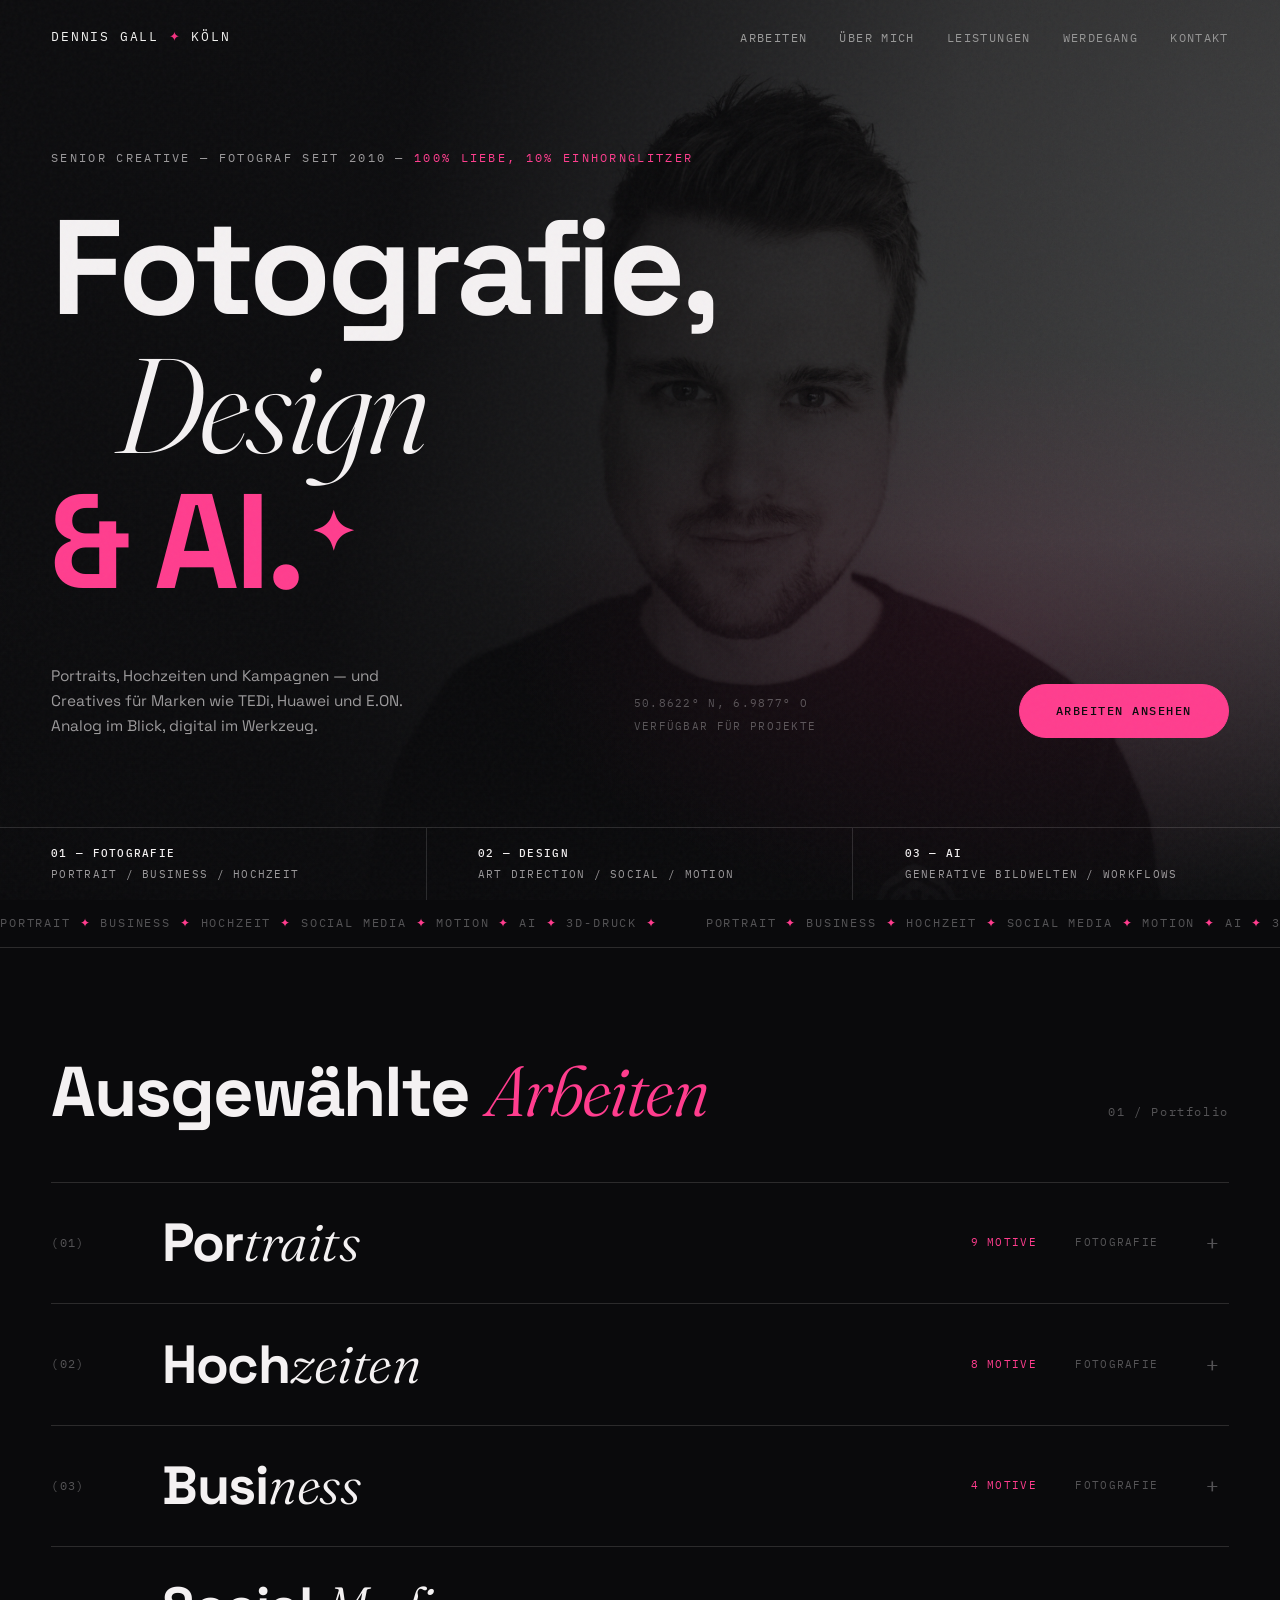
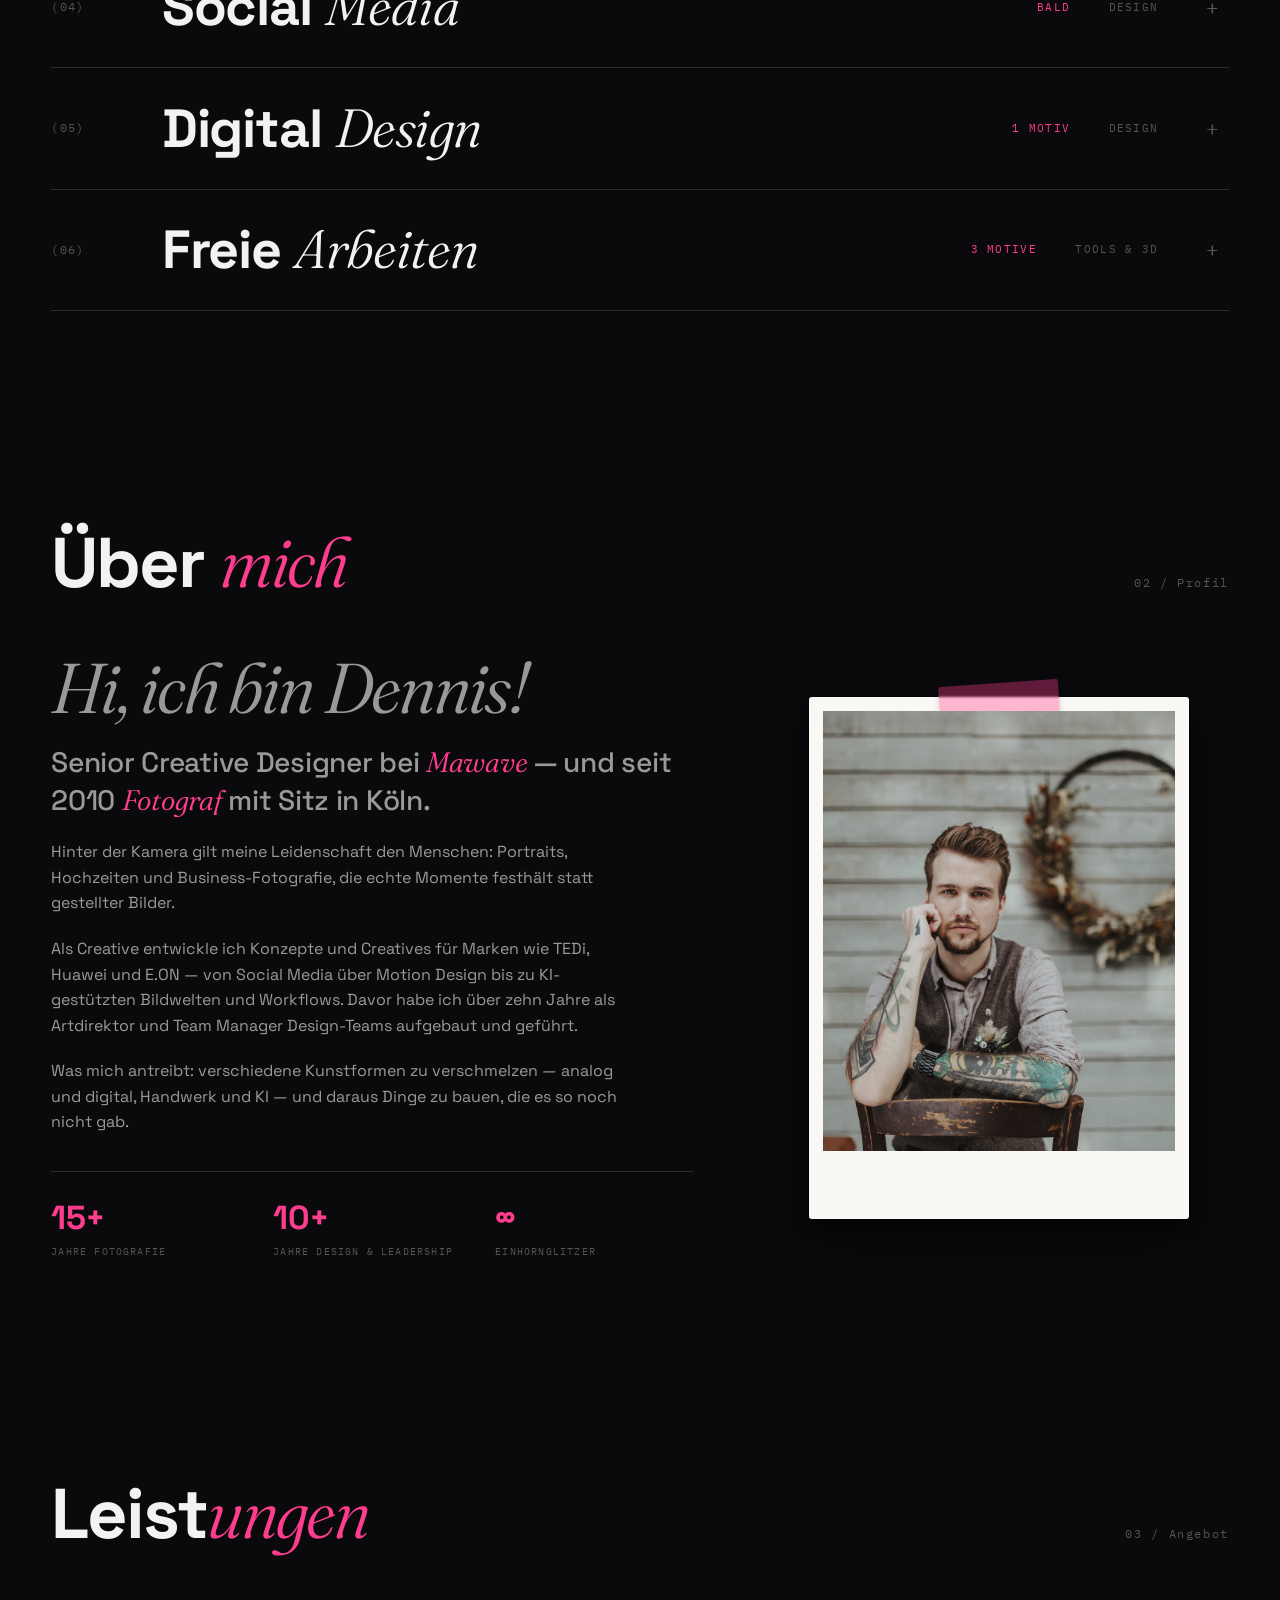
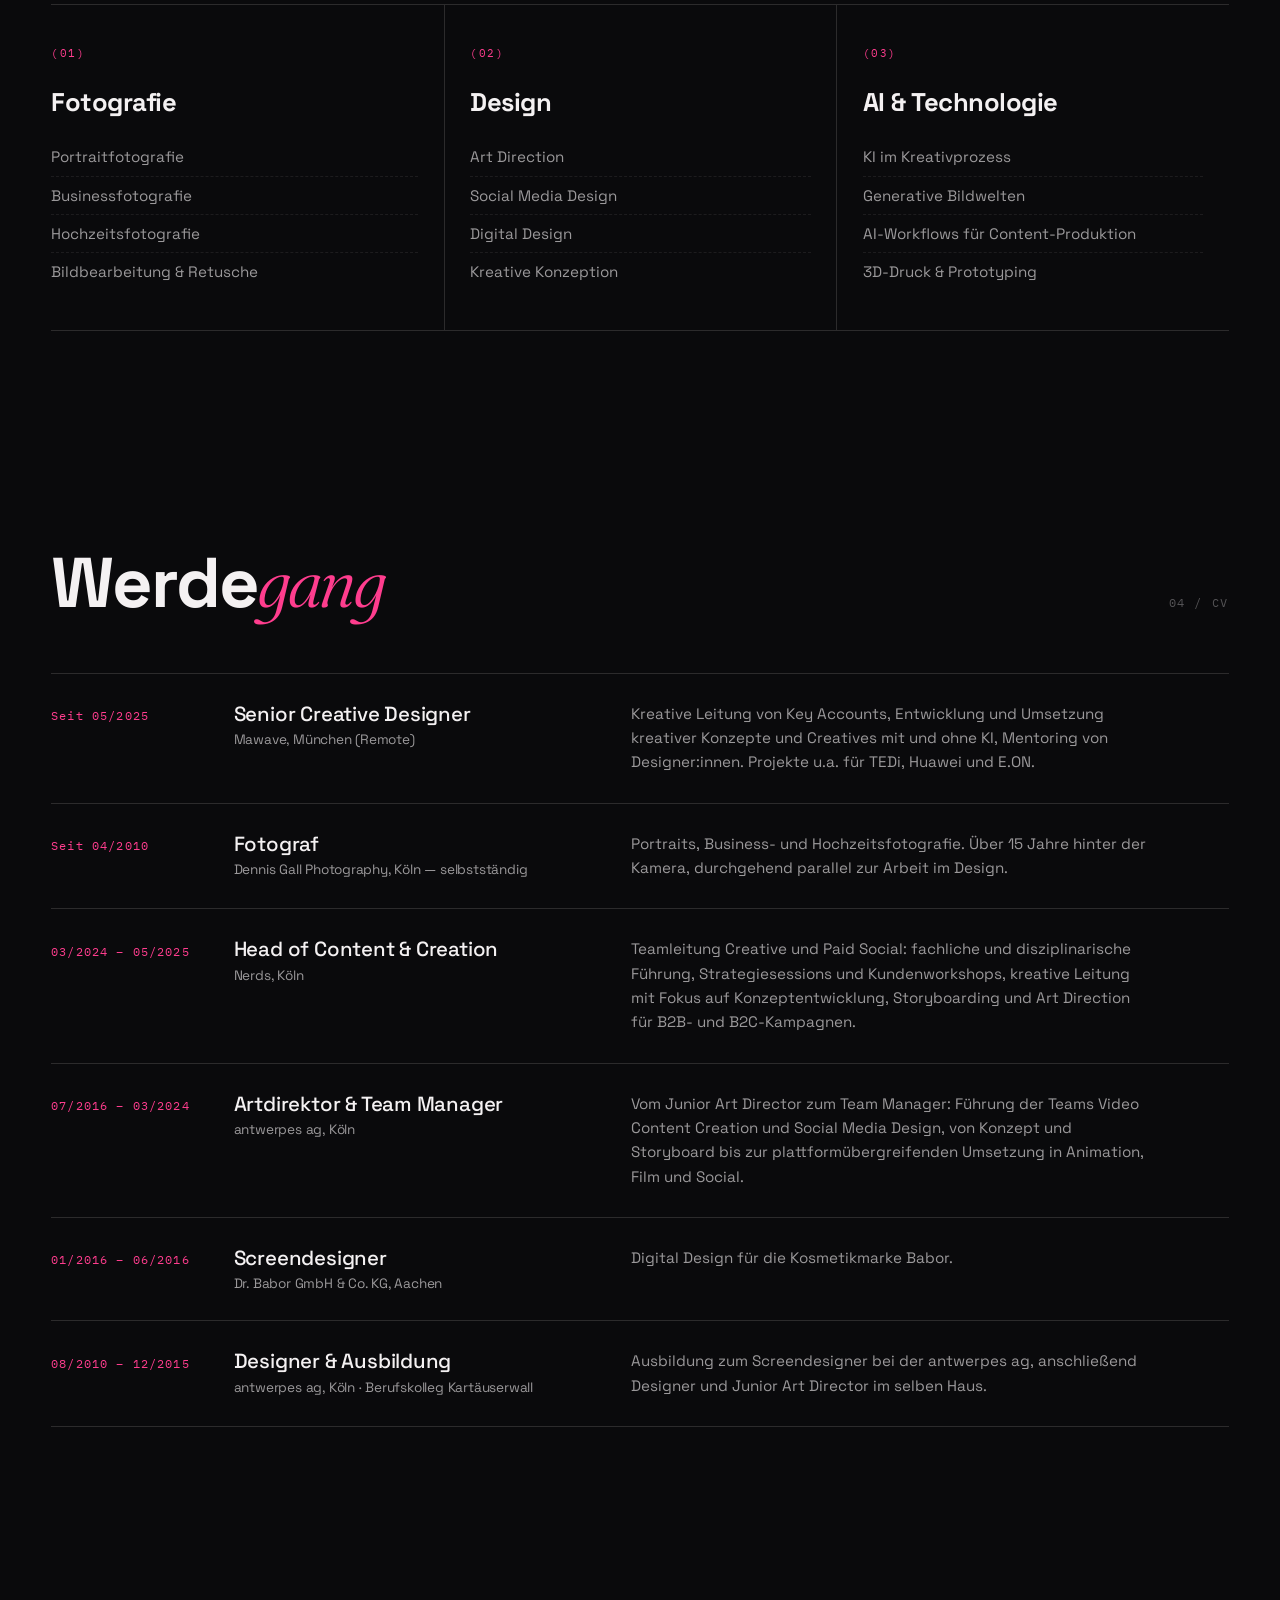
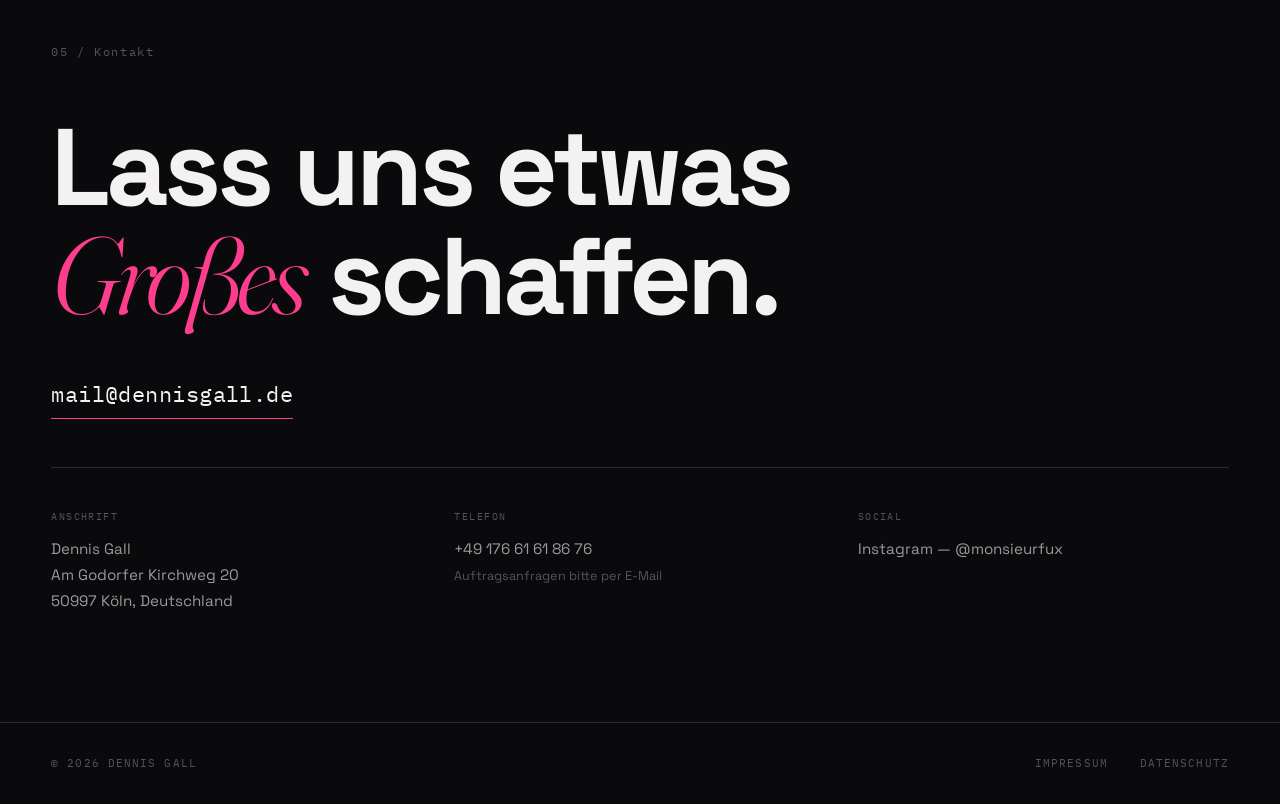
==== index.html @ 28718baa "Trennlinien nur bei Freie Arbeiten, kraeftiger (2px, 90%)" ====
<!DOCTYPE html>
<html lang="de">
<head>
  <meta charset="UTF-8">
  <meta name="viewport" content="width=device-width, initial-scale=1.0">
  <title>Dennis Gall — Design &amp; Fotografie, Köln</title>
  <meta name="description" content="Dennis Gall — Design und Fotografie aus Köln. Portraits, Business- und Hochzeitsfotografie sowie Social Media, Motion und Digital Design.">
  <link rel="icon" href="favicon.ico" sizes="32x32">
  <link rel="icon" href="favicon.svg" type="image/svg+xml">
  <link rel="apple-touch-icon" href="apple-touch-icon.png">
  <meta name="theme-color" content="#0a0a0c">
  <link rel="preconnect" href="https://fonts.googleapis.com">
  <link rel="preconnect" href="https://fonts.gstatic.com" crossorigin>
  <link href="https://fonts.googleapis.com/css2?family=Fraunces:ital,opsz,wght@0,9..144,300..700;1,9..144,300..700&family=Space+Grotesk:wght@400;500;700&family=IBM+Plex+Mono:wght@400;500&display=swap" rel="stylesheet">
  <link rel="stylesheet" href="style.css">
</head>
<body>

  <header class="nav">
    <a class="nav__logo" href="#top">Dennis Gall <span class="dot">✦</span> Köln</a>
    <button class="nav__burger" aria-label="Menü öffnen" aria-expanded="false" aria-controls="primary-nav">
      <span class="nav__burger-line"></span>
      <span class="nav__burger-line"></span>
    </button>
    <nav class="nav__menu" id="primary-nav">
      <ul class="nav__links">
        <li><a href="#arbeiten">Arbeiten</a></li>
        <li><a href="#ueber-mich">Über mich</a></li>
        <li><a href="#leistungen">Leistungen</a></li>
        <li><a href="#werdegang">Werdegang</a></li>
        <li><a href="#kontakt">Kontakt</a></li>
      </ul>
    </nav>
  </header>

  <main id="top">

    <!-- Hero: Cinematic Hybrid -->
    <section class="hero">
      <div class="hero__photo" aria-hidden="true"></div>
      <div class="hero__scrim" aria-hidden="true"></div>
      <div class="hero__glow" aria-hidden="true"></div>

      <div class="hero__stage">
        <p class="hero__eyebrow" data-entry="1">Senior Creative — Fotograf seit 2010 — <em>100% Liebe, 10% Einhornglitzer</em></p>

        <h1 class="hero__title" data-entry="2">
          <span class="word">Fotografie,</span>
          <span class="word word--serif">Design</span>
          <span class="word word--accent">&amp; AI.<span class="spark">✦</span></span>
        </h1>

        <div class="hero__bottom">
          <p class="hero__claim" data-entry="3">
            Portraits, Hochzeiten und Kampagnen — und Creatives für Marken wie TEDi, Huawei und E.ON. Analog im Blick, digital im Werkzeug.
          </p>
          <div class="hero__meta" data-entry="3">
            <span>50.8622° N, 6.9877° O</span>
            <span>Verfügbar für Projekte</span>
          </div>
          <a class="btn btn--accent" href="#arbeiten" data-entry="4">Arbeiten ansehen</a>
        </div>
      </div>

      <div class="hero__strip" data-entry="4">
        <div><b>01 — Fotografie</b>Portrait / Business / Hochzeit</div>
        <div><b>02 — Design</b>Art Direction / Social / Motion</div>
        <div><b>03 — AI</b>Generative Bildwelten / Workflows</div>
      </div>
    </section>

    <!-- Marquee -->
    <div class="marquee" aria-hidden="true">
      <div class="marquee__track">
        <span>Portrait <em>✦</em> Business <em>✦</em> Hochzeit <em>✦</em> Social Media <em>✦</em> Motion <em>✦</em> AI <em>✦</em> 3D-Druck <em>✦</em></span>
        <span>Portrait <em>✦</em> Business <em>✦</em> Hochzeit <em>✦</em> Social Media <em>✦</em> Motion <em>✦</em> AI <em>✦</em> 3D-Druck <em>✦</em></span>
      </div>
    </div>

    <!-- Portfolio -->
    <section class="section" id="arbeiten">
      <div class="section__head reveal">
        <h2 class="section__title">Ausgewählte <em>Arbeiten</em></h2>
        <span class="section__index">01 / Portfolio</span>
      </div>

      <div class="worklist reveal">
        <article class="workrow">
          <button class="workrow__head" aria-expanded="false">
            <span class="workrow__num">(01)</span>
            <h3 class="workrow__title">Por<em>traits</em></h3>
            <span class="workrow__count">9 Motive</span>
            <span class="workrow__tag">Fotografie</span>
            <span class="workrow__icon" aria-hidden="true">+</span>
          </button>
          <div class="workrow__panel">
            <div class="workrow__track">
              <figure><img src="assets/portraits/portrait-1.avif" alt="Portraitfotografie von Dennis Gall" loading="lazy"></figure>
              <figure><img src="assets/portraits/portrait-2.avif" alt="Portraitfotografie von Dennis Gall" loading="lazy"></figure>
              <figure><img src="assets/portraits/portrait-3.jpg" alt="Portraitfotografie von Dennis Gall" loading="lazy"></figure>
              <figure><img src="assets/portraits/portrait-4.avif" alt="Portraitfotografie von Dennis Gall" loading="lazy"></figure>
              <figure><img src="assets/portraits/portrait-5.avif" alt="Portraitfotografie von Dennis Gall" loading="lazy"></figure>
              <figure><img src="assets/portraits/portrait-6.avif" alt="Portraitfotografie von Dennis Gall" loading="lazy"></figure>
              <figure><img src="assets/portraits/portrait-7.avif" alt="Portraitfotografie von Dennis Gall" loading="lazy"></figure>
              <figure><img src="assets/portraits/portrait-8.avif" alt="Portraitfotografie von Dennis Gall" loading="lazy"></figure>
              <figure><img src="assets/portraits/portrait-9.avif" alt="Portraitfotografie von Dennis Gall" loading="lazy"></figure>
            </div>
          </div>
        </article>

        <article class="workrow">
          <button class="workrow__head" aria-expanded="false">
            <span class="workrow__num">(02)</span>
            <h3 class="workrow__title">Hoch<em>zeiten</em></h3>
            <span class="workrow__count">8 Motive</span>
            <span class="workrow__tag">Fotografie</span>
            <span class="workrow__icon" aria-hidden="true">+</span>
          </button>
          <div class="workrow__panel">
            <div class="workrow__track">
              <figure><img src="assets/hochzeiten/hochzeit-1.avif" alt="Hochzeitsfotografie von Dennis Gall" loading="lazy"></figure>
              <figure><img src="assets/hochzeiten/hochzeit-2.avif" alt="Hochzeitsfotografie von Dennis Gall" loading="lazy"></figure>
              <figure><img src="assets/hochzeiten/hochzeit-3.avif" alt="Hochzeitsfotografie von Dennis Gall" loading="lazy"></figure>
              <figure><img src="assets/hochzeiten/hochzeit-4.avif" alt="Hochzeitsfotografie von Dennis Gall" loading="lazy"></figure>
              <figure><img src="assets/hochzeiten/hochzeit-5.jpg" alt="Hochzeitsfotografie von Dennis Gall" loading="lazy"></figure>
              <figure><img src="assets/hochzeiten/hochzeit-6.avif" alt="Hochzeitsfotografie von Dennis Gall" loading="lazy"></figure>
              <figure><img src="assets/hochzeiten/hochzeit-7.avif" alt="Hochzeitsfotografie von Dennis Gall" loading="lazy"></figure>
              <figure><img src="assets/hochzeiten/hochzeit-8.jpg" alt="Hochzeitsfotografie von Dennis Gall" loading="lazy"></figure>
            </div>
          </div>
        </article>

        <article class="workrow">
          <button class="workrow__head" aria-expanded="false">
            <span class="workrow__num">(03)</span>
            <h3 class="workrow__title">Busi<em>ness</em></h3>
            <span class="workrow__count">4 Motive</span>
            <span class="workrow__tag">Fotografie</span>
            <span class="workrow__icon" aria-hidden="true">+</span>
          </button>
          <div class="workrow__panel">
            <div class="workrow__track">
              <figure><img src="assets/business/business-1.jpg" alt="Businessfotografie von Dennis Gall" loading="lazy"></figure>
              <figure><img src="assets/business/business-2.jpg" alt="Businessfotografie von Dennis Gall" loading="lazy"></figure>
              <figure><img src="assets/business/business-3.jpg" alt="Businessfotografie von Dennis Gall" loading="lazy"></figure>
              <figure><img src="assets/business/business-4.jpg" alt="Businessfotografie von Dennis Gall" loading="lazy"></figure>
            </div>
          </div>
        </article>

        <article class="workrow">
          <button class="workrow__head" aria-expanded="false">
            <span class="workrow__num">(04)</span>
            <h3 class="workrow__title">Social <em>Media</em></h3>
            <span class="workrow__count">Bald</span>
            <span class="workrow__tag">Design</span>
            <span class="workrow__icon" aria-hidden="true">+</span>
          </button>
          <div class="workrow__panel">
            <div class="workrow__empty">
              <span class="workrow__empty-spark">✦</span>
              Galerie in Arbeit — neue Motive folgen.
            </div>
          </div>
        </article>

        <article class="workrow">
          <button class="workrow__head" aria-expanded="false">
            <span class="workrow__num">(05)</span>
            <h3 class="workrow__title">Digital <em>Design</em></h3>
            <span class="workrow__count">1 Motiv</span>
            <span class="workrow__tag">Design</span>
            <span class="workrow__icon" aria-hidden="true">+</span>
          </button>
          <div class="workrow__panel">
            <div class="workrow__track">
              <figure>
                <img src="assets/digitaldesign/digitaldesign.jpg" alt="Digital-Design-Arbeit: Fotografie kombiniert mit KI-generierten Elementen" loading="lazy">
                <figcaption><b>Foto trifft KI</b><span>Eine echte Aufnahme, weitergedacht mit KI-generierten Elementen — dort, wo Fotografie endet, beginnt die generative Bildwelt.</span></figcaption>
              </figure>
            </div>
          </div>
        </article>

        <article class="workrow workrow--projekte">
          <button class="workrow__head" aria-expanded="false">
            <span class="workrow__num">(06)</span>
            <h3 class="workrow__title">Freie <em>Arbeiten</em></h3>
            <span class="workrow__count">3 Motive</span>
            <span class="workrow__tag">Tools &amp; 3D</span>
            <span class="workrow__icon" aria-hidden="true">+</span>
          </button>
          <div class="workrow__panel">
            <div class="workrow__track">
              <figure>
                <img src="assets/freie-arbeiten/clawd-meter-1.jpg" alt="Clawd Meter: 3D-gedrucktes Pixel-Gehäuse mit Display, das ein Maskottchen zeigt" loading="lazy">
                <figcaption><b>Clawd Meter</b><span>Ein Schreibtisch-Begleiter aus selbst modelliertem 3D-Druck-Gehäuse und eigenem Tool: Das Mini-Display zeigt die aktuelle Claude-Nutzung — und das Maskottchen Clawd verzieht je nach verbleibendem Kontingent das Gesicht.</span><a href="https://github.com/monsieurfux/clawd-meter" target="_blank" rel="noopener">Projekt auf GitHub ↗</a></figcaption>
              </figure>
              <figure>
                <img src="assets/freie-arbeiten/clawd-meter-2.jpg" alt="Clawd Meter: Weboberfläche auf dem Smartphone neben dem gedruckten Gehäuse" loading="lazy">
                <figcaption><b>Konfiguration im Browser</b><span>Anzeigen, Maskottchen und Wetterdaten lassen sich direkt über eine kleine Weboberfläche auf dem Gerät einstellen.</span></figcaption>
              </figure>
              <figure>
                <img src="assets/freie-arbeiten/psd-plugin.png" alt="PSD Exporter &amp; Importer: Export- und Import-Oberfläche des Figma-Plugins" loading="lazy">
                <figcaption><b>PSD Exporter &amp; Importer</b><span>Ein Figma-Plugin, das den Bruch zwischen Figma und Photoshop schließt: Es überträgt Layouts in beide Richtungen — samt Textstilen, Vektoren, Verläufen, Masken, Effekten und Ebenenstruktur.</span><a href="https://www.figma.com/community/plugin/1610258845845995569/psd-exporter-importer" target="_blank" rel="noopener">Plugin bei Figma ↗</a></figcaption>
              </figure>
            </div>
          </div>
        </article>
      </div>
    </section>

    <!-- Über mich -->
    <section class="section" id="ueber-mich">
      <div class="section__head reveal">
        <h2 class="section__title">Über <em>mich</em></h2>
        <span class="section__index">02 / Profil</span>
      </div>

      <div class="about">
        <div class="about__text reveal">
          <p class="about__greeting">Hi, ich bin Dennis!</p>
          <p class="about__lead">Senior Creative Designer bei <em>Mawave</em> — und seit 2010 <em>Fotograf</em> mit Sitz in Köln.</p>
          <p>Hinter der Kamera gilt meine Leidenschaft den Menschen: Portraits, Hochzeiten und Business-Fotografie, die echte Momente festhält statt gestellter Bilder.</p>
          <p>Als Creative entwickle ich Konzepte und Creatives für Marken wie TEDi, Huawei und E.ON — von Social Media über Motion Design bis zu KI-gestützten Bildwelten und Workflows. Davor habe ich über zehn Jahre als Artdirektor und Team Manager Design-Teams aufgebaut und geführt.</p>
          <p>Was mich antreibt: verschiedene Kunstformen zu verschmelzen — analog und digital, Handwerk und KI — und daraus Dinge zu bauen, die es so noch nicht gab.</p>

          <div class="about__facts">
            <div><b>15+</b><span>Jahre Fotografie</span></div>
            <div><b>10+</b><span>Jahre Design &amp; Leadership</span></div>
            <div><b>∞</b><span>Einhornglitzer</span></div>
          </div>
        </div>

        <figure class="about__polaroid reveal">
          <span class="about__tape" aria-hidden="true"></span>
          <img src="assets/portrait.jpg" alt="Portrait von Dennis Gall">
        </figure>
      </div>
    </section>

    <!-- Leistungen -->
    <section class="section" id="leistungen">
      <div class="section__head reveal">
        <h2 class="section__title">Leist<em>ungen</em></h2>
        <span class="section__index">03 / Angebot</span>
      </div>

      <div class="services reveal">
        <div class="service">
          <span class="service__num">(01)</span>
          <h3 class="service__title">Fotografie</h3>
          <ul class="service__list">
            <li>Portraitfotografie</li>
            <li>Businessfotografie</li>
            <li>Hochzeitsfotografie</li>
            <li>Bildbearbeitung &amp; Retusche</li>
          </ul>
        </div>
        <div class="service">
          <span class="service__num">(02)</span>
          <h3 class="service__title">Design</h3>
          <ul class="service__list">
            <li>Art Direction</li>
            <li>Social Media Design</li>
            <li>Digital Design</li>
            <li>Kreative Konzeption</li>
          </ul>
        </div>
        <div class="service">
          <span class="service__num">(03)</span>
          <h3 class="service__title">AI &amp; Technologie</h3>
          <ul class="service__list">
            <li>KI im Kreativprozess</li>
            <li>Generative Bildwelten</li>
            <li>AI-Workflows für Content-Produktion</li>
            <li>3D-Druck &amp; Prototyping</li>
          </ul>
        </div>
      </div>
    </section>

    <!-- Werdegang / CV -->
    <section class="section" id="werdegang">
      <div class="section__head reveal">
        <h2 class="section__title">Werde<em>gang</em></h2>
        <span class="section__index">04 / CV</span>
      </div>

      <div class="cv reveal">
        <div class="cv__row">
          <span class="cv__period">Seit 05/2025</span>
          <div class="cv__role">Senior Creative Designer<small>Mawave, München (Remote)</small></div>
          <p class="cv__desc">Kreative Leitung von Key Accounts, Entwicklung und Umsetzung kreativer Konzepte und Creatives mit und ohne KI, Mentoring von Designer:innen. Projekte u.a. für TEDi, Huawei und E.ON.</p>
        </div>

        <div class="cv__row">
          <span class="cv__period">Seit 04/2010</span>
          <div class="cv__role">Fotograf<small>Dennis Gall Photography, Köln — selbstständig</small></div>
          <p class="cv__desc">Portraits, Business- und Hochzeitsfotografie. Über 15 Jahre hinter der Kamera, durchgehend parallel zur Arbeit im Design.</p>
        </div>

        <div class="cv__row">
          <span class="cv__period">03/2024 – 05/2025</span>
          <div class="cv__role">Head of Content &amp; Creation<small>Nerds, Köln</small></div>
          <p class="cv__desc">Teamleitung Creative und Paid Social: fachliche und disziplinarische Führung, Strategiesessions und Kundenworkshops, kreative Leitung mit Fokus auf Konzeptentwicklung, Storyboarding und Art Direction für B2B- und B2C-Kampagnen.</p>
        </div>

        <div class="cv__row">
          <span class="cv__period">07/2016 – 03/2024</span>
          <div class="cv__role">Artdirektor &amp; Team Manager<small>antwerpes ag, Köln</small></div>
          <p class="cv__desc">Vom Junior Art Director zum Team Manager: Führung der Teams Video Content Creation und Social Media Design, von Konzept und Storyboard bis zur plattformübergreifenden Umsetzung in Animation, Film und Social.</p>
        </div>

        <div class="cv__row">
          <span class="cv__period">01/2016 – 06/2016</span>
          <div class="cv__role">Screendesigner<small>Dr. Babor GmbH &amp; Co. KG, Aachen</small></div>
          <p class="cv__desc">Digital Design für die Kosmetikmarke Babor.</p>
        </div>

        <div class="cv__row">
          <span class="cv__period">08/2010 – 12/2015</span>
          <div class="cv__role">Designer &amp; Ausbildung<small>antwerpes ag, Köln · Berufskolleg Kartäuserwall</small></div>
          <p class="cv__desc">Ausbildung zum Screendesigner bei der antwerpes ag, anschließend Designer und Junior Art Director im selben Haus.</p>
        </div>
      </div>
    </section>

    <!-- Kontakt -->
    <section class="section" id="kontakt">
      <div class="section__head reveal">
        <span class="section__index">05 / Kontakt</span>
      </div>

      <div class="contact reveal">
        <h2 class="contact__title">Lass uns etwas<br><em>Großes</em> schaffen.</h2>
        <a class="contact__mail" href="mailto:mail@dennisgall.de">mail@dennisgall.de</a>

        <div class="contact__grid">
          <div>
            <span class="contact__label">Anschrift</span>
            <p>Dennis Gall<br>Am Godorfer Kirchweg 20<br>50997 Köln, Deutschland</p>
          </div>
          <div>
            <span class="contact__label">Telefon</span>
            <p><a href="tel:+4917661618676">+49 176 61 61 86 76</a><br><small style="color: var(--ink-faint);">Auftragsanfragen bitte per E-Mail</small></p>
          </div>
          <div>
            <span class="contact__label">Social</span>
            <p><a href="https://www.instagram.com/monsieurfux" target="_blank" rel="noopener">Instagram — @monsieurfux</a></p>
          </div>
        </div>
      </div>
    </section>

  </main>

  <footer class="footer">
    <span>© 2026 Dennis Gall</span>
    <div class="footer__links">
      <a href="impressum.html">Impressum</a>
      <a href="datenschutz.html">Datenschutz</a>
    </div>
  </footer>

  <script src="script.js"></script>
</body>
</html>
---- style.css ----
/* ============================================================
   Dennis Gall — Fotografie, Design & AI — Köln
   Cinematic Hybrid: cleanes Foto-Feeling, solide Grotesk,
   Serif-Italic-Akzente, Pink, dezentes Grain
   ============================================================ */

:root {
  --bg: #0a0a0c;
  --bg-raised: #111013;
  --ink: #f4f1f2;
  --ink-muted: rgba(244, 241, 242, 0.62);
  --ink-faint: rgba(244, 241, 242, 0.32);
  --accent: #ff3d8e;
  --line: rgba(244, 241, 242, 0.14);
  --font-display: "Space Grotesk", -apple-system, sans-serif;
  --font-serif: "Fraunces", Georgia, serif;
  --font-body: "Space Grotesk", -apple-system, sans-serif;
  --font-mono: "IBM Plex Mono", monospace;
  --ease-out: cubic-bezier(0.16, 1, 0.3, 1);
}

* { margin: 0; padding: 0; box-sizing: border-box; }

html { scroll-behavior: smooth; }

body {
  background: var(--bg);
  color: var(--ink);
  font-family: var(--font-body);
  font-size: 1rem;
  line-height: 1.6;
  -webkit-font-smoothing: antialiased;
  overflow-x: hidden;
}

/* Film grain — bewusst dezent */
body::after {
  content: "";
  position: fixed;
  inset: 0;
  background-image: url("data:image/svg+xml,%3Csvg viewBox='0 0 256 256' xmlns='http://www.w3.org/2000/svg'%3E%3Cfilter id='n'%3E%3CfeTurbulence type='fractalNoise' baseFrequency='0.9' numOctaves='4' stitchTiles='stitch'/%3E%3C/filter%3E%3Crect width='100%25' height='100%25' filter='url(%23n)' opacity='0.03'/%3E%3C/svg%3E");
  pointer-events: none;
  z-index: 90;
}

::selection { background: var(--accent); color: #0a0a0c; }

img { max-width: 100%; display: block; }
a { color: inherit; text-decoration: none; }

.accent { color: var(--accent); }

/* ---------- Nav ---------- */

.nav {
  position: fixed;
  top: 0; left: 0; right: 0;
  z-index: 80;
  display: flex;
  align-items: center;
  justify-content: space-between;
  padding: 1.5rem clamp(1.25rem, 4vw, 4rem);
  mix-blend-mode: difference;
}

.nav__logo {
  font-family: var(--font-mono);
  font-size: 0.8rem;
  letter-spacing: 0.14em;
  text-transform: uppercase;
  color: #fff;
}

.nav__logo .dot { color: var(--accent); }

.nav__links {
  display: flex;
  gap: clamp(1rem, 2.5vw, 2.25rem);
  list-style: none;
}

.nav__links a {
  font-family: var(--font-mono);
  font-size: 0.72rem;
  letter-spacing: 0.12em;
  text-transform: uppercase;
  color: #fff;
  opacity: 0.65;
  transition: opacity 0.4s var(--ease-out);
}

.nav__links a:hover { opacity: 1; }

/* Burger — nur auf Mobile sichtbar */
.nav__burger { display: none; }

/* ---------- Hero: Cinematic Hybrid ---------- */

.hero {
  position: relative;
  min-height: 100dvh;
  display: flex;
  flex-direction: column;
  overflow: hidden;
  z-index: 1;
}

.hero__photo {
  position: absolute;
  inset: 0;
  background: url("assets/dennis.jpg") 78% 26% / cover no-repeat;
  filter: grayscale(0.75) contrast(1.05) brightness(0.52);
}

.hero__scrim {
  position: absolute;
  inset: 0;
  background:
    linear-gradient(100deg, rgba(10, 10, 12, 0.97) 30%, rgba(10, 10, 12, 0.55) 68%, rgba(10, 10, 12, 0.35) 100%),
    linear-gradient(to top, rgba(10, 10, 12, 0.92) 0%, transparent 40%);
}

.hero__glow {
  position: absolute;
  inset: 0;
  pointer-events: none;
  background: radial-gradient(ellipse 55% 45% at 78% 70%, rgba(255, 61, 142, 0.09) 0%, transparent 70%);
}

.hero__stage {
  position: relative;
  z-index: 10;
  flex: 1;
  display: flex;
  flex-direction: column;
  justify-content: center;
  padding: clamp(5.5rem, 12vh, 8rem) clamp(1.25rem, 4vw, 4rem) 3rem;
}

.hero__eyebrow {
  font-family: var(--font-mono);
  font-size: 0.72rem;
  letter-spacing: 0.2em;
  text-transform: uppercase;
  color: var(--ink-muted);
  margin-bottom: 2rem;
}

.hero__eyebrow em {
  font-style: normal;
  color: var(--accent);
}

.hero__title {
  font-family: var(--font-display);
  font-size: clamp(3rem, 10.5vw, 10.5rem);
  font-weight: 700;
  line-height: 1.02;
  letter-spacing: -0.03em;
}

.hero__title .word { display: block; }

.hero__title .word--serif {
  font-family: var(--font-serif);
  font-style: italic;
  font-weight: 320;
  letter-spacing: -0.02em;
  padding-left: clamp(1rem, 5vw, 5rem);
}

.hero__title .word--accent { color: var(--accent); }

.hero__title .spark {
  font-size: 0.4em;
  vertical-align: 0.7em;
  margin-left: 0.15em;
}

.hero__bottom {
  display: flex;
  align-items: flex-end;
  justify-content: space-between;
  gap: 2rem;
  flex-wrap: wrap;
  margin-top: clamp(2rem, 6vh, 4rem);
}

.hero__claim {
  max-width: 38ch;
  font-size: clamp(0.95rem, 1.2vw, 1.1rem);
  line-height: 1.6;
  color: var(--ink-muted);
}

.hero__meta {
  font-family: var(--font-mono);
  font-size: 0.68rem;
  letter-spacing: 0.12em;
  text-transform: uppercase;
  color: var(--ink-faint);
  line-height: 2.1;
}

.hero__meta span { display: block; }

.hero__strip {
  position: relative;
  z-index: 10;
  border-top: 1px solid var(--line);
  display: grid;
  grid-template-columns: repeat(3, 1fr);
}

.hero__strip > div {
  padding: 1.1rem clamp(1.25rem, 4vw, 4rem);
  font-family: var(--font-mono);
  font-size: 0.66rem;
  letter-spacing: 0.12em;
  text-transform: uppercase;
  color: var(--ink-muted);
  border-right: 1px solid var(--line);
}

.hero__strip > div:last-child { border-right: none; }

.hero__strip b {
  display: block;
  font-weight: 500;
  color: var(--ink);
  margin-bottom: 0.2rem;
}

/* ---------- Buttons ---------- */

.btn {
  display: inline-block;
  font-family: var(--font-mono);
  font-size: 0.78rem;
  letter-spacing: 0.12em;
  text-transform: uppercase;
  color: var(--ink);
  border: 1px solid rgba(244, 241, 242, 0.25);
  border-radius: 999px;
  padding: 1rem 2.25rem;
  min-height: 44px;
  transition: transform 0.5s var(--ease-out), background 0.5s var(--ease-out),
    color 0.5s var(--ease-out), box-shadow 0.5s var(--ease-out);
}

.btn:hover {
  transform: translateY(-2px);
  background: var(--ink);
  color: #0a0a0c;
  box-shadow: 0 8px 30px rgba(0, 0, 0, 0.4);
}

.btn:active { transform: translateY(0) scale(0.98); }

.btn--accent {
  background: var(--accent);
  border-color: var(--accent);
  color: #0a0a0c;
  font-weight: 500;
}

.btn--accent:hover {
  background: var(--ink);
  border-color: var(--ink);
  color: #0a0a0c;
}

/* Hero entry animation */

.hero [data-entry] {
  opacity: 0;
  transform: translateY(30px);
  filter: blur(8px);
  animation: entry 0.8s var(--ease-out) forwards;
}

.hero [data-entry="1"] { animation-delay: 0.1s; }
.hero [data-entry="2"] { animation-delay: 0.22s; }
.hero [data-entry="3"] { animation-delay: 0.34s; }
.hero [data-entry="4"] { animation-delay: 0.46s; }

@keyframes entry {
  to { opacity: 1; transform: translateY(0); filter: blur(0); }
}

/* ---------- Marquee divider ---------- */

.marquee {
  position: relative;
  border-bottom: 1px solid var(--line);
  overflow: hidden;
  padding: 0.9rem 0;
  z-index: 1;
}

.marquee__track {
  display: flex;
  gap: 3rem;
  width: max-content;
  animation: marquee 32s linear infinite;
  font-family: var(--font-mono);
  font-size: 0.72rem;
  letter-spacing: 0.16em;
  text-transform: uppercase;
  color: var(--ink-faint);
  white-space: nowrap;
}

.marquee__track em { font-style: normal; color: var(--accent); }

@keyframes marquee {
  to { transform: translateX(-50%); }
}

/* ---------- Sections ---------- */

.section {
  position: relative;
  padding: clamp(5rem, 12vh, 9rem) clamp(1.25rem, 4vw, 4rem);
  z-index: 1;
}

.section__head {
  display: flex;
  align-items: baseline;
  justify-content: space-between;
  gap: 2rem;
  margin-bottom: clamp(2.5rem, 6vh, 4.5rem);
  flex-wrap: wrap;
}

.section__title {
  font-family: var(--font-display);
  font-size: clamp(2.25rem, 5.5vw, 4.5rem);
  font-weight: 700;
  letter-spacing: -0.03em;
  line-height: 1;
}

.section__title em {
  font-family: var(--font-serif);
  font-style: italic;
  font-weight: 320;
  color: var(--accent);
}

.section__index {
  font-family: var(--font-mono);
  font-size: 0.72rem;
  letter-spacing: 0.14em;
  color: var(--ink-faint);
}

/* Scroll reveal */

.reveal {
  opacity: 0;
  transform: translateY(36px);
  transition: opacity 0.9s var(--ease-out), transform 0.9s var(--ease-out);
}

.reveal.is-visible {
  opacity: 1;
  transform: translateY(0);
}

/* ---------- Portfolio: Editorial Index als Akkordeon ---------- */

.worklist {
  border-top: 1px solid var(--line);
}

.workrow {
  border-bottom: 1px solid var(--line);
}

.workrow__head {
  width: 100%;
  display: grid;
  grid-template-columns: 4.5rem minmax(0, 1fr) auto auto 2rem;
  align-items: center;
  gap: clamp(1rem, 3vw, 2.5rem);
  padding: clamp(1.5rem, 3.5vh, 2.4rem) 0;
  background: none;
  border: none;
  color: inherit;
  text-align: left;
  cursor: pointer;
  font: inherit;
}

.workrow__num {
  font-family: var(--font-mono);
  font-size: 0.72rem;
  letter-spacing: 0.12em;
  color: var(--ink-faint);
  transition: color 0.4s var(--ease-out);
}

.workrow__title {
  font-family: var(--font-display);
  font-size: clamp(1.7rem, 4.2vw, 3.6rem);
  font-weight: 700;
  letter-spacing: -0.02em;
  line-height: 1.05;
  transition: transform 0.55s var(--ease-out), color 0.4s var(--ease-out);
}

.workrow__title em {
  font-family: var(--font-serif);
  font-style: italic;
  font-weight: 320;
  letter-spacing: -0.01em;
}

.workrow__count {
  font-family: var(--font-mono);
  font-size: 0.68rem;
  letter-spacing: 0.12em;
  text-transform: uppercase;
  color: var(--accent);
  white-space: nowrap;
}

.workrow__tag {
  font-family: var(--font-mono);
  font-size: 0.68rem;
  letter-spacing: 0.12em;
  text-transform: uppercase;
  color: var(--ink-faint);
  transition: color 0.4s var(--ease-out);
  white-space: nowrap;
}

.workrow__icon {
  font-family: var(--font-mono);
  font-size: 1.3rem;
  font-weight: 400;
  color: var(--ink-faint);
  text-align: center;
  transition: transform 0.5s var(--ease-out), color 0.4s var(--ease-out);
}

.workrow__head:hover .workrow__title { transform: translateX(clamp(0.5rem, 2vw, 1.5rem)); }
.workrow__head:hover .workrow__num,
.workrow__head:hover .workrow__icon { color: var(--accent); }
.workrow__head:hover .workrow__tag { color: var(--ink); }

.workrow.is-open .workrow__icon {
  transform: rotate(45deg);
  color: var(--accent);
}

.workrow.is-open .workrow__num { color: var(--accent); }

/* Aufklappbares Panel — animiert über grid-template-rows */
.workrow__panel {
  display: grid;
  grid-template-rows: 0fr;
  transition: grid-template-rows 0.6s var(--ease-out);
}

.workrow.is-open .workrow__panel {
  grid-template-rows: 1fr;
}

.workrow__panel > * {
  overflow: hidden;
  min-height: 0;
}

/* Horizontale Galerie-Leiste */
.workrow__track {
  --track-gap: clamp(0.75rem, 1.5vw, 1.25rem);
  display: flex;
  gap: var(--track-gap);
  overflow-x: auto;
  scroll-snap-type: x proximity;
  padding-bottom: 0;
  opacity: 0;
  transform: translateY(16px);
  transition: opacity 0.5s var(--ease-out) 0.15s, transform 0.5s var(--ease-out) 0.15s,
    padding 0.4s var(--ease-out);
  scrollbar-width: thin;
  scrollbar-color: rgba(244, 241, 242, 0.2) transparent;
}

.workrow.is-open .workrow__track {
  opacity: 1;
  transform: translateY(0);
  padding-bottom: clamp(1.5rem, 3vh, 2.25rem);
}

.workrow__track figure {
  position: relative;
  flex: 0 0 auto;
  display: flex;
  flex-direction: column;
  scroll-snap-align: start;
}

/* Trennlinie nur bei "Freie Arbeiten" — dort steht je Motiv ein eigenes Projekt.
   Mehr Abstand, damit die Linie Raum bekommt. */
.workrow--projekte .workrow__track {
  --track-gap: clamp(1.75rem, 3.5vw, 3rem);
}

.workrow--projekte .workrow__track figure + figure::before {
  content: "";
  position: absolute;
  left: calc(var(--track-gap) / -2);
  top: 3%;
  bottom: 3%;
  width: 2px;
  border-radius: 2px;
  background: linear-gradient(
    to bottom,
    transparent 0%,
    rgba(255, 61, 142, 0.9) 18%,
    rgba(255, 61, 142, 0.9) 82%,
    transparent 100%
  );
  pointer-events: none;
}

.workrow__track img {
  height: clamp(280px, 46vh, 520px);
  width: auto;
  object-fit: cover;
  border-radius: 6px;
  transition: transform 0.8s var(--ease-out);
}

.workrow__track figure:hover img {
  transform: scale(1.015);
}

/* Optionale Bildunterschrift — Breite bleibt an das Bild gebunden */
.workrow__track figcaption {
  width: 0;
  min-width: 100%;
  padding: 0.7rem 0.15rem 0;
}

.workrow__track figcaption b {
  display: block;
  font-family: var(--font-display);
  font-size: 0.88rem;
  font-weight: 500;
  letter-spacing: -0.01em;
  color: var(--ink);
  margin-bottom: 0.2rem;
}

.workrow__track figcaption b::before {
  content: "✦ ";
  color: var(--accent);
  font-size: 0.75em;
  vertical-align: 0.1em;
}

.workrow__track figcaption span {
  display: block;
  font-size: 0.8rem;
  line-height: 1.45;
  color: var(--ink-muted);
}

.workrow__track figcaption a {
  display: inline-block;
  margin-top: 0.6rem;
  font-family: var(--font-mono);
  font-size: 0.66rem;
  letter-spacing: 0.1em;
  text-transform: uppercase;
  color: var(--accent);
  border-bottom: 1px solid rgba(255, 61, 142, 0.4);
  padding-bottom: 0.15rem;
  transition: color 0.4s var(--ease-out), border-color 0.4s var(--ease-out);
}

.workrow__track figcaption a:hover {
  color: var(--ink);
  border-color: var(--ink);
}

.ph-chip {
  position: absolute;
  top: 0.6rem;
  left: 0.6rem;
  z-index: 2;
  font-family: var(--font-mono);
  font-size: 0.58rem;
  letter-spacing: 0.1em;
  text-transform: uppercase;
  color: rgba(244, 241, 242, 0.8);
  background: rgba(10, 10, 12, 0.55);
  backdrop-filter: blur(4px);
  padding: 0.3rem 0.55rem;
  border-radius: 999px;
}

/* Leerer Zustand */
.workrow__empty {
  font-family: var(--font-mono);
  font-size: 0.75rem;
  letter-spacing: 0.12em;
  text-transform: uppercase;
  color: var(--ink-faint);
  border: 0 dashed rgba(244, 241, 242, 0.2);
  border-radius: 6px;
  padding: 0 1.4rem;
  margin-bottom: 0;
  opacity: 0;
  transform: translateY(16px);
  transition: opacity 0.5s var(--ease-out) 0.15s, transform 0.5s var(--ease-out) 0.15s,
    padding 0.4s var(--ease-out), border-width 0.4s var(--ease-out), margin 0.4s var(--ease-out);
}

.workrow.is-open .workrow__empty {
  border-width: 1px;
  padding: 1rem 1.4rem;
  margin-bottom: clamp(1.5rem, 3vh, 2.25rem);
  opacity: 1;
  transform: translateY(0);
}

.workrow__empty-spark { color: var(--accent); margin-right: 0.5rem; }

@media (max-width: 768px) {
  /* Schmalere Spalten + kleinerer Titel, damit alle Titel einzeilig bleiben
     und die Zeilenhöhen gleich sind */
  .workrow__head {
    grid-template-columns: 2.1rem minmax(0, 1fr) auto 1.1rem;
    gap: 0.7rem;
  }
  .workrow__title { font-size: clamp(1.15rem, 5.4vw, 1.7rem); }
  .workrow__num { font-size: 0.62rem; }
  .workrow__count { font-size: 0.6rem; }
  .workrow__tag { display: none; }
  /* Höhe auf das Bild, nicht auf das figure — sonst wird die Bildunterschrift abgeschnitten */
  .workrow__track img { height: clamp(250px, 40vh, 380px); }
}

/* ---------- About ---------- */

.about {
  display: grid;
  grid-template-columns: minmax(0, 7fr) minmax(0, 5fr);
  gap: clamp(2.5rem, 6vw, 6rem);
  align-items: center;
}

/* Polaroid — leicht schräg, mit Tape und handschriftlicher Notiz */
.about__polaroid {
  justify-self: center;
  position: relative;
  width: min(100%, 380px);
  background: #faf8f4;
  padding: 14px 14px 68px;
  border-radius: 3px;
  transform: rotate(3.5deg);
  box-shadow: 0 24px 60px rgba(0, 0, 0, 0.5), 0 4px 14px rgba(0, 0, 0, 0.3);
  transition: transform 0.6s var(--ease-out);
}

.about__polaroid:hover { transform: rotate(1deg) translateY(-4px); }

.about__polaroid img {
  width: 100%;
  aspect-ratio: 4 / 5;
  object-fit: cover;
  filter: grayscale(0.15) contrast(1.02);
}

.about__tape {
  position: absolute;
  top: -14px;
  left: 50%;
  width: 120px;
  height: 32px;
  transform: translateX(-50%) rotate(-4deg);
  background: rgba(255, 61, 142, 0.35);
  backdrop-filter: blur(1px);
  border-radius: 2px;
  box-shadow: 0 2px 6px rgba(0, 0, 0, 0.15);
}

.about__greeting {
  font-family: var(--font-serif);
  font-size: clamp(2.5rem, 5.5vw, 4.5rem);
  font-style: italic;
  font-weight: 340;
  line-height: 1;
  letter-spacing: -0.03em;
  margin-bottom: 1.75rem;
  color: var(--accent);
}

.about__facts {
  display: grid;
  grid-template-columns: repeat(3, minmax(0, 1fr));
  gap: 1.5rem;
  border-top: 1px solid var(--line);
  margin-top: 2.25rem;
  padding-top: 1.75rem;
}

.about__facts b {
  display: block;
  font-family: var(--font-display);
  font-size: clamp(1.6rem, 2.6vw, 2.4rem);
  font-weight: 700;
  letter-spacing: -0.02em;
  color: var(--accent);
  line-height: 1.1;
}

.about__facts span {
  font-family: var(--font-mono);
  font-size: 0.62rem;
  letter-spacing: 0.12em;
  text-transform: uppercase;
  color: var(--ink-faint);
}

.about__lead {
  font-family: var(--font-display);
  font-size: clamp(1.35rem, 2.2vw, 1.85rem);
  font-weight: 500;
  line-height: 1.35;
  letter-spacing: -0.01em;
  margin-bottom: 1.75rem;
  max-width: 28ch;
}

.about__lead em {
  font-family: var(--font-serif);
  color: var(--accent);
  font-style: italic;
  font-weight: 340;
}

.about__text p {
  color: var(--ink-muted);
  max-width: 58ch;
  margin-bottom: 1.25rem;
}

/* ---------- Leistungen ---------- */

.services {
  display: grid;
  grid-template-columns: repeat(3, 1fr);
  border-top: 1px solid var(--line);
}

.service {
  border-bottom: 1px solid var(--line);
  padding: 2.5rem clamp(1rem, 2vw, 2rem) 2.5rem 0;
}

.service + .service { border-left: 1px solid var(--line); padding-left: clamp(1rem, 2vw, 2rem); }

.service__num {
  font-family: var(--font-mono);
  font-size: 0.68rem;
  letter-spacing: 0.14em;
  color: var(--accent);
  display: block;
  margin-bottom: 1.25rem;
}

.service__title {
  font-family: var(--font-display);
  font-size: clamp(1.4rem, 2vw, 1.85rem);
  font-weight: 700;
  letter-spacing: -0.02em;
  margin-bottom: 1rem;
}

.service__list { list-style: none; }

.service__list li {
  color: var(--ink-muted);
  font-size: 0.95rem;
  padding: 0.4rem 0;
  border-bottom: 1px dashed rgba(244, 241, 242, 0.08);
}

.service__list li:last-child { border-bottom: none; }

/* ---------- CV / Werdegang ---------- */

.cv {
  display: grid;
  grid-template-columns: minmax(0, 1fr);
  border-top: 1px solid var(--line);
}

.cv__row {
  display: grid;
  grid-template-columns: 9rem minmax(0, 1.2fr) minmax(0, 2fr);
  gap: clamp(1rem, 3vw, 3rem);
  padding: 1.75rem 0;
  border-bottom: 1px solid var(--line);
  transition: background 0.5s var(--ease-out);
}

.cv__row:hover { background: rgba(244, 241, 242, 0.02); }

.cv__period {
  font-family: var(--font-mono);
  font-size: 0.72rem;
  letter-spacing: 0.1em;
  color: var(--accent);
  padding-top: 0.35rem;
}

.cv__role {
  font-family: var(--font-display);
  font-size: clamp(1.1rem, 1.6vw, 1.4rem);
  font-weight: 500;
  letter-spacing: -0.01em;
  line-height: 1.2;
}

.cv__role small {
  display: block;
  font-family: var(--font-body);
  font-size: 0.85rem;
  font-weight: 400;
  color: var(--ink-muted);
  margin-top: 0.35rem;
}

.cv__desc {
  color: var(--ink-muted);
  font-size: 0.95rem;
  max-width: 52ch;
}

/* ---------- Kontakt ---------- */

.contact { text-align: left; }

.contact__title {
  font-family: var(--font-display);
  font-size: clamp(2.75rem, 8.5vw, 8.5rem);
  font-weight: 700;
  letter-spacing: -0.04em;
  line-height: 0.98;
  margin-bottom: clamp(2rem, 5vh, 3.5rem);
}

.contact__title em {
  font-family: var(--font-serif);
  font-style: italic;
  font-weight: 320;
  color: var(--accent);
}

.contact__mail {
  display: inline-block;
  font-family: var(--font-mono);
  font-size: clamp(0.95rem, 2vw, 1.4rem);
  letter-spacing: 0.02em;
  color: var(--ink);
  border-bottom: 1px solid var(--accent);
  padding-bottom: 0.4rem;
  margin-bottom: 3rem;
  transition: color 0.4s var(--ease-out);
}

.contact__mail:hover { color: var(--accent); }

.contact__grid {
  display: grid;
  grid-template-columns: repeat(3, minmax(0, 1fr));
  gap: 2rem;
  border-top: 1px solid var(--line);
  padding-top: 2.5rem;
}

.contact__label {
  font-family: var(--font-mono);
  font-size: 0.65rem;
  letter-spacing: 0.14em;
  text-transform: uppercase;
  color: var(--ink-faint);
  display: block;
  margin-bottom: 0.75rem;
}

.contact__grid p, .contact__grid a {
  color: var(--ink-muted);
  font-size: 0.95rem;
  line-height: 1.7;
}

.contact__grid a:hover { color: var(--accent); }

/* ---------- Footer ---------- */

.footer {
  position: relative;
  z-index: 1;
  display: flex;
  align-items: center;
  justify-content: space-between;
  gap: 1.5rem;
  flex-wrap: wrap;
  padding: 2rem clamp(1.25rem, 4vw, 4rem);
  border-top: 1px solid var(--line);
  font-family: var(--font-mono);
  font-size: 0.68rem;
  letter-spacing: 0.1em;
  text-transform: uppercase;
  color: var(--ink-faint);
}

.footer__links { display: flex; gap: 2rem; }

.footer a { transition: color 0.4s var(--ease-out); }
.footer a:hover { color: var(--ink); }

/* ---------- Legal pages ---------- */

.legal {
  max-width: 72ch;
  margin: 0 auto;
  padding: clamp(8rem, 16vh, 11rem) clamp(1.25rem, 4vw, 2rem) clamp(4rem, 8vh, 6rem);
  position: relative;
  z-index: 1;
}

.legal h1 {
  font-family: var(--font-display);
  font-size: clamp(2.5rem, 6vw, 4.5rem);
  font-weight: 700;
  letter-spacing: -0.03em;
  margin-bottom: 3rem;
}

.legal h2 {
  font-family: var(--font-mono);
  font-size: 0.8rem;
  letter-spacing: 0.14em;
  text-transform: uppercase;
  color: var(--accent);
  margin: 2.5rem 0 1rem;
}

.legal p, .legal li {
  color: var(--ink-muted);
  margin-bottom: 1rem;
  font-size: 0.95rem;
}

.legal ul { padding-left: 1.25rem; }

.legal a { color: var(--ink); border-bottom: 1px solid var(--line); }
.legal a:hover { color: var(--accent); }

/* ---------- Responsive ---------- */

@media (max-width: 900px) {
  .about { grid-template-columns: 1fr; }
  .about__polaroid { order: -1; width: min(85%, 320px); }
  .services { grid-template-columns: 1fr; }
  .service + .service { border-left: none; padding-left: 0; }
  .cv__row { grid-template-columns: 1fr; gap: 0.5rem; }
  .contact__grid { grid-template-columns: 1fr; }
}

@media (max-width: 768px) {
  /* Blend-Gruppe auf der Bar aufheben, damit das Overlay solide bleibt */
  .nav {
    mix-blend-mode: normal;
    padding-top: 1.1rem;
    padding-bottom: 1.1rem;
  }
  /* Logo und Burger bleiben über jedem Hintergrund lesbar */
  .nav__logo {
    position: relative;
    z-index: 1002;
    mix-blend-mode: difference;
  }

  .nav__burger {
    display: flex;
    flex-direction: column;
    justify-content: center;
    gap: 7px;
    width: 44px;
    height: 44px;
    padding: 0;
    background: none;
    border: none;
    cursor: pointer;
    position: relative;
    z-index: 1002;
    mix-blend-mode: difference;
  }
  .nav__burger-line {
    display: block;
    width: 26px;
    height: 2px;
    margin-left: auto;
    background: #fff;
    transition: transform 0.4s var(--ease-out), opacity 0.3s var(--ease-out);
  }
  .nav.is-open .nav__burger-line:nth-child(1) { transform: translateY(4.5px) rotate(45deg); }
  .nav.is-open .nav__burger-line:nth-child(2) { transform: translateY(-4.5px) rotate(-45deg); }

  /* Vollflächiges Overlay-Menü */
  .nav__menu {
    position: fixed;
    inset: 0;
    z-index: 1001;
    display: flex;
    align-items: center;
    justify-content: center;
    background: rgba(10, 10, 12, 0.98);
    opacity: 0;
    pointer-events: none;
    transition: opacity 0.45s var(--ease-out);
  }
  .nav.is-open .nav__menu { opacity: 1; pointer-events: auto; }

  .nav__links {
    flex-direction: column;
    align-items: center;
    gap: 1.9rem;
  }
  .nav__links a {
    font-family: var(--font-serif);
    font-size: 2.1rem;
    letter-spacing: -0.02em;
    text-transform: none;
    opacity: 0;
    transform: translateY(14px);
    transition: opacity 0.5s var(--ease-out), transform 0.5s var(--ease-out);
  }
  .nav.is-open .nav__links a { opacity: 1; transform: translateY(0); }
  .nav.is-open .nav__links li:nth-child(1) a { transition-delay: 0.08s; }
  .nav.is-open .nav__links li:nth-child(2) a { transition-delay: 0.14s; }
  .nav.is-open .nav__links li:nth-child(3) a { transition-delay: 0.20s; }
  .nav.is-open .nav__links li:nth-child(4) a { transition-delay: 0.26s; }
  .nav.is-open .nav__links li:nth-child(5) a { transition-delay: 0.32s; }

  .work-grid { grid-template-columns: 1fr; }
  .work,
  .work:nth-child(n) { grid-column: 1 / -1; margin-top: 0; }
  .hero__photo { background-position: 60% 12%; }
  .hero__title { font-size: clamp(2.7rem, 13vw, 6rem); }
  .hero__bottom { flex-direction: column; align-items: flex-start; }
  .hero__strip { grid-template-columns: 1fr; }
  .hero__strip > div { border-right: none; border-bottom: 1px solid var(--line); }
  .hero__strip > div:last-child { border-bottom: none; }
}

/* ---------- Reduced motion ---------- */

@media (prefers-reduced-motion: reduce) {
  html { scroll-behavior: auto; }
  .hero [data-entry] {
    animation: none;
    opacity: 1;
    transform: none;
    filter: none;
  }
  .marquee__track { animation: none; }
  .reveal { opacity: 1; transform: none; transition: none; }
  .work__media img { transition: none; }
  .nav__links a { transition: none; }
  .nav.is-open .nav__links a { transform: none; }
}
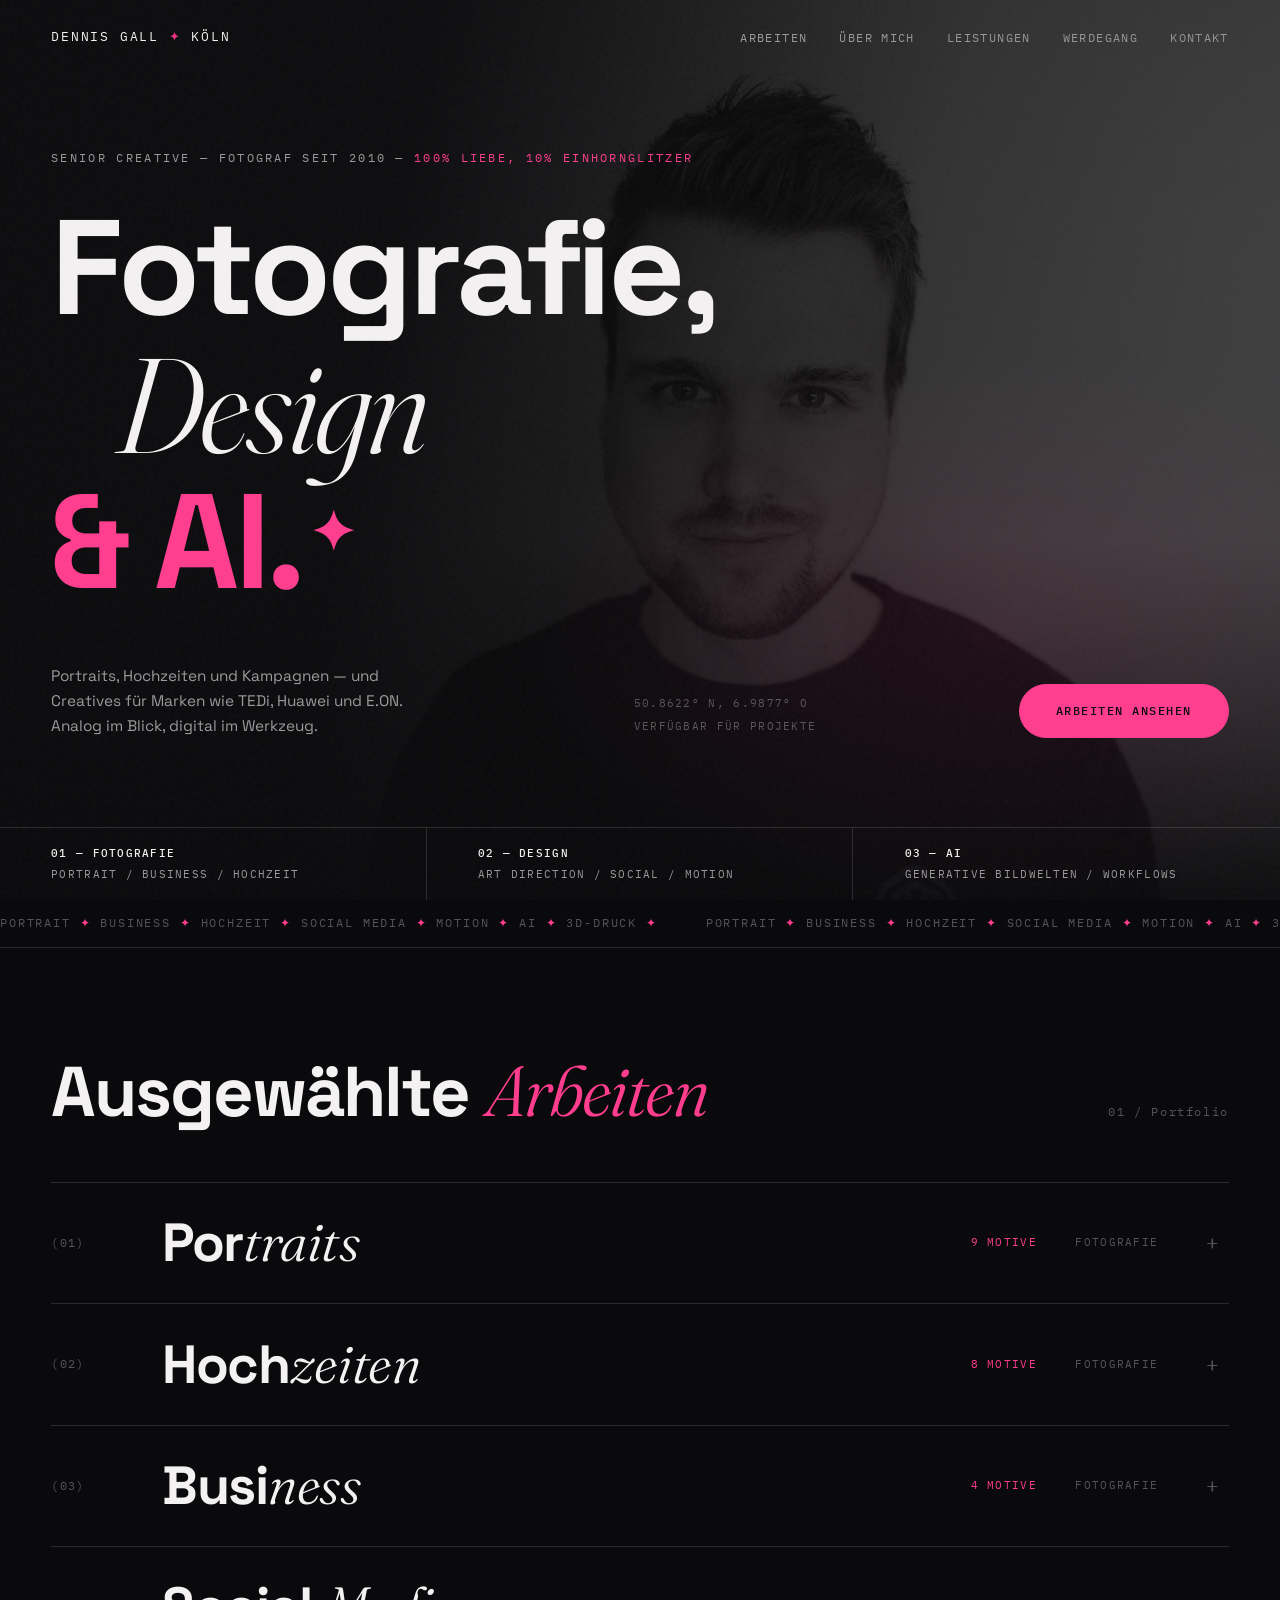
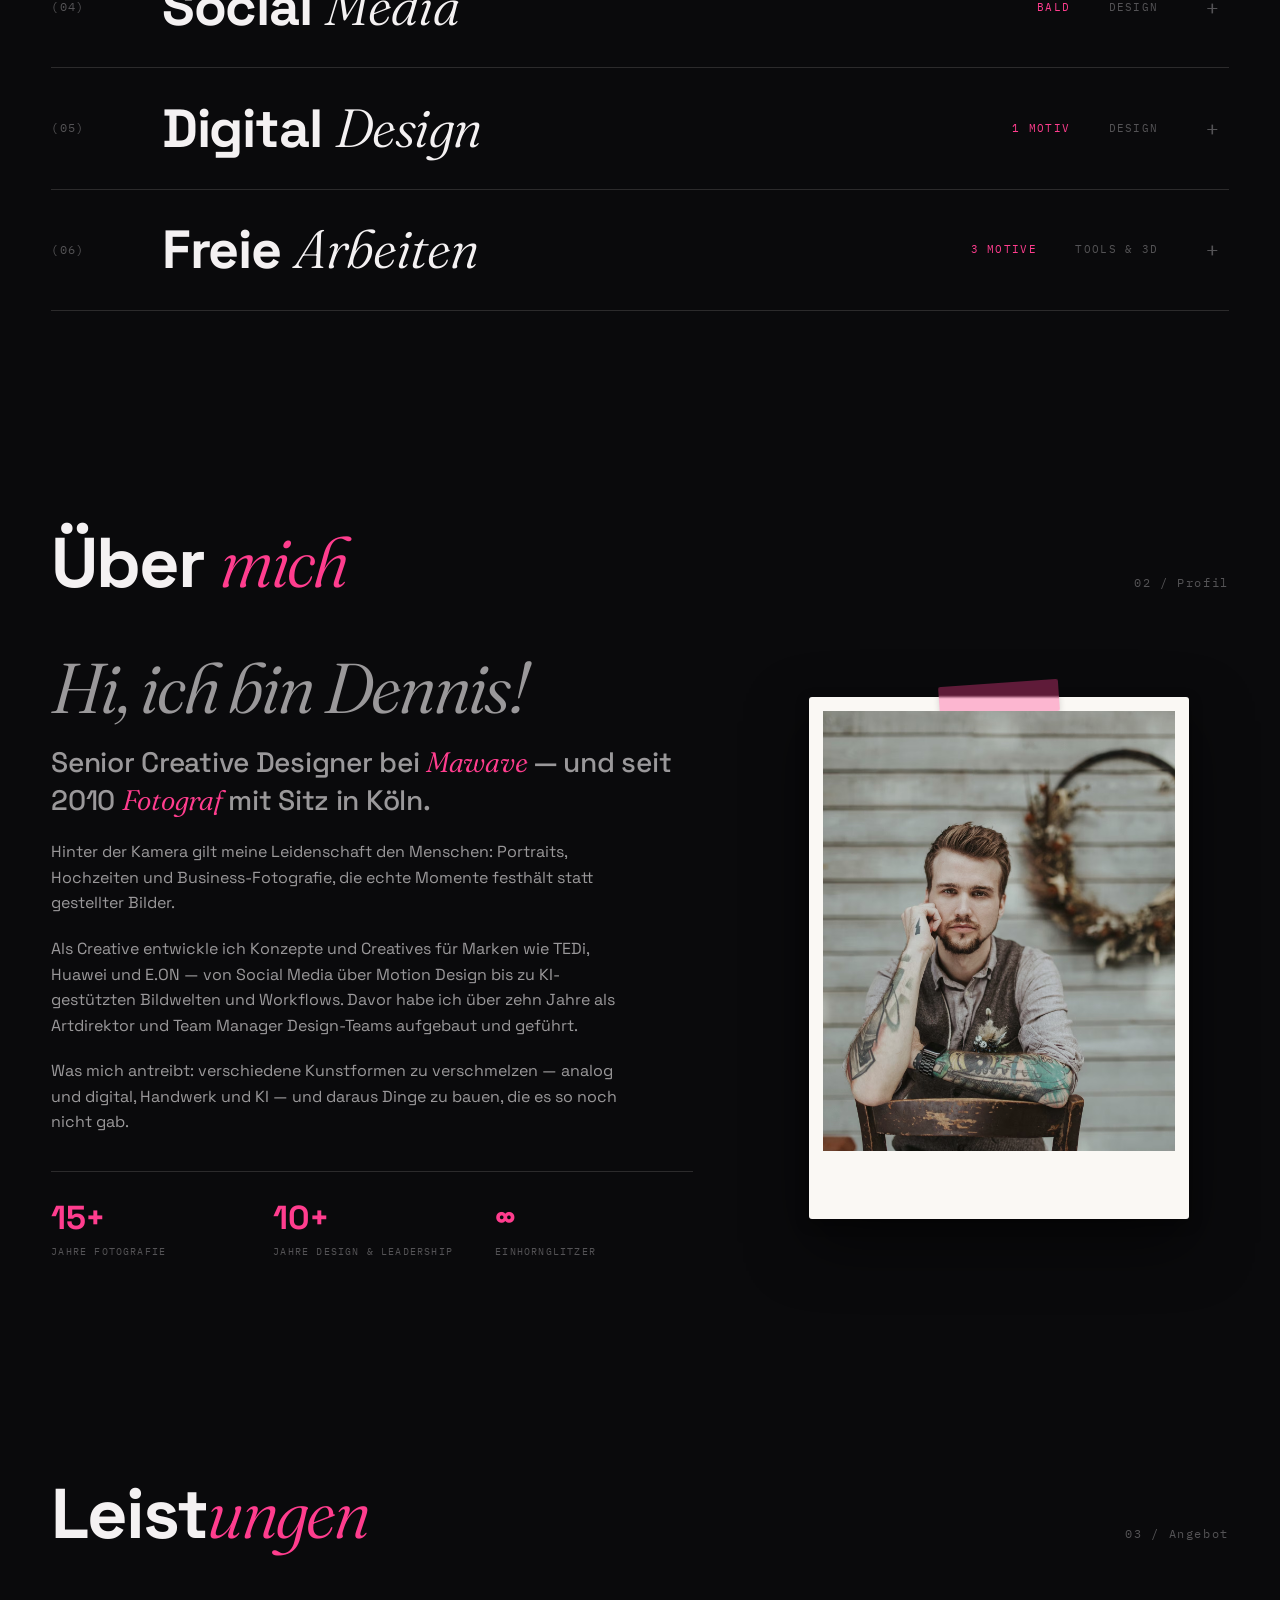
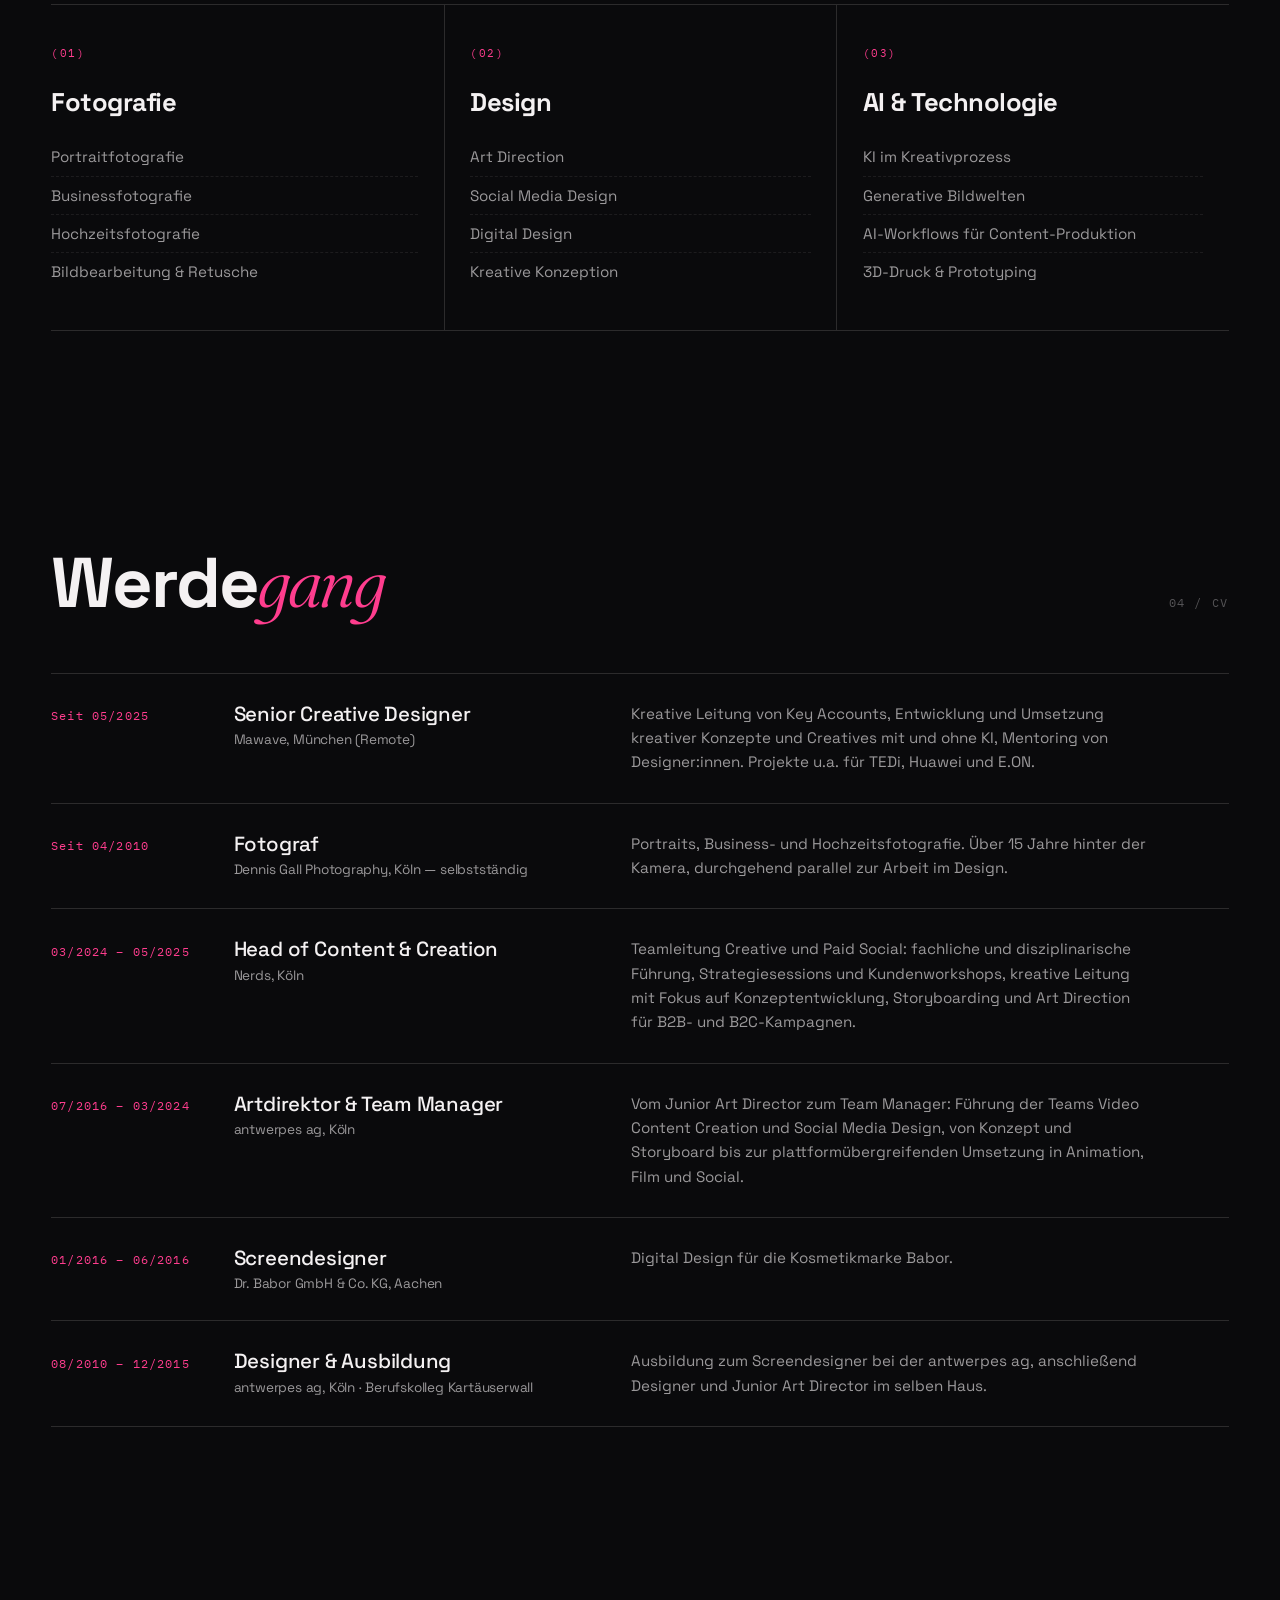
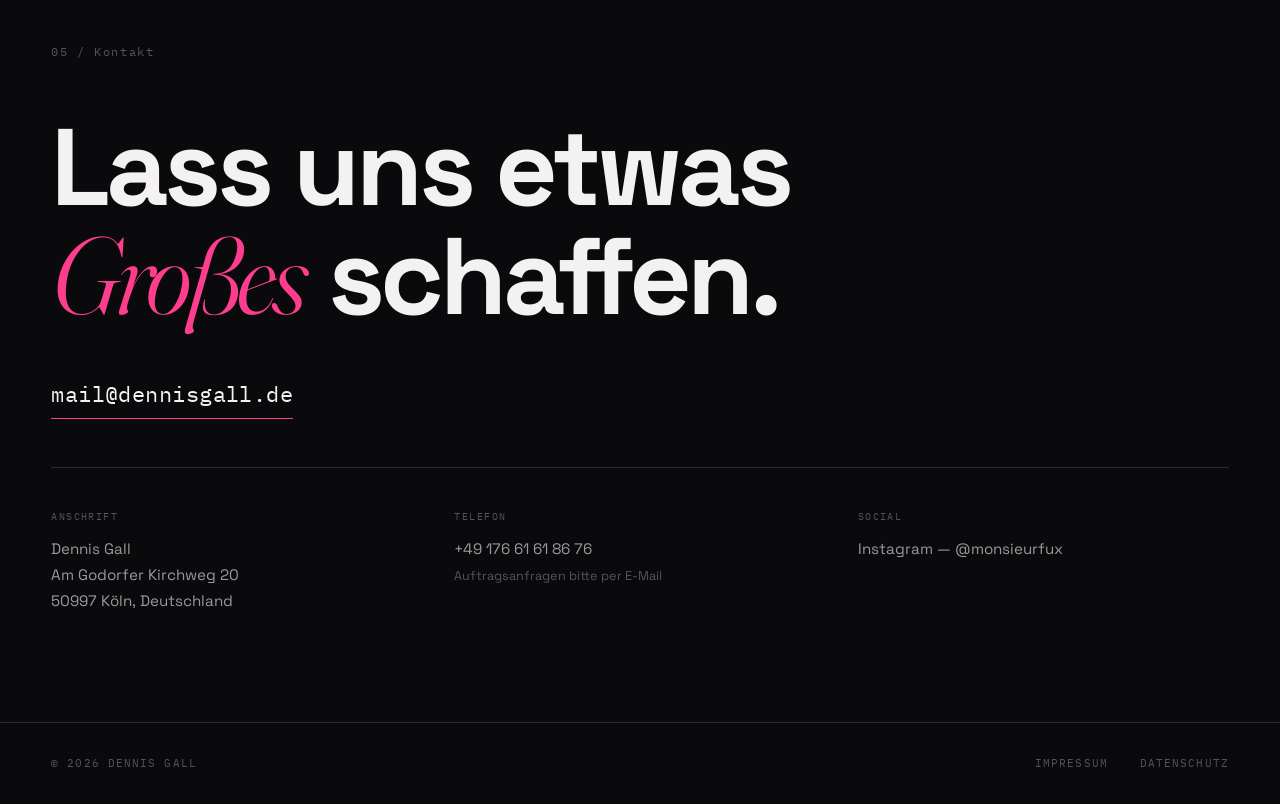
==== commit 5d6f8d78: "Performance: Bilder auf AVIF, Kantenlaenge begrenzt, Layout-Sprung weg assets: 9,46 MB -> 2,90 MB (6" ====
--- a/index.html
+++ b/index.html
@@ -12,6 +12,64 @@
   <link rel="preconnect" href="https://fonts.googleapis.com">
   <link rel="preconnect" href="https://fonts.gstatic.com" crossorigin>
   <link href="https://fonts.googleapis.com/css2?family=Fraunces:ital,opsz,wght@0,9..144,300..700;1,9..144,300..700&family=Space+Grotesk:wght@400;500;700&family=IBM+Plex+Mono:wght@400;500&display=swap" rel="stylesheet">
+
+  <link rel="canonical" href="https://dennisgall.de/">
+
+  <!-- Open Graph: ohne diese Tags zeigt jeder geteilte Link nackten Text -->
+  <meta property="og:type" content="website">
+  <meta property="og:site_name" content="Dennis Gall">
+  <meta property="og:locale" content="de_DE">
+  <meta property="og:url" content="https://dennisgall.de/">
+  <meta property="og:title" content="Dennis Gall — Design &amp; Fotografie, Köln">
+  <meta property="og:description" content="Portraits, Business- und Hochzeitsfotografie aus Köln. Und Creatives für Marken wie TEDi, Huawei und E.ON — Social Media, Motion und KI-gestützte Bildwelten.">
+  <meta property="og:image" content="https://dennisgall.de/assets/og-image.jpg">
+  <meta property="og:image:width" content="1200">
+  <meta property="og:image:height" content="630">
+  <meta property="og:image:alt" content="Dennis Gall — Fotografie, Design & AI. Köln.">
+
+  <meta name="twitter:card" content="summary_large_image">
+  <meta name="twitter:title" content="Dennis Gall — Design &amp; Fotografie, Köln">
+  <meta name="twitter:description" content="Portraits, Business- und Hochzeitsfotografie aus Köln. Und Creatives für Marken wie TEDi, Huawei und E.ON.">
+  <meta name="twitter:image" content="https://dennisgall.de/assets/og-image.jpg">
+
+  <script type="application/ld+json">
+  {
+    "@context": "https://schema.org",
+    "@graph": [
+      {
+        "@type": "Person",
+        "@id": "https://dennisgall.de/#dennis",
+        "name": "Dennis Gall",
+        "url": "https://dennisgall.de/",
+        "email": "mail@dennisgall.de",
+        "telephone": "+4917661618676",
+        "jobTitle": "Senior Creative Designer",
+        "knowsAbout": ["Portraitfotografie", "Hochzeitsfotografie", "Businessfotografie", "Art Direction", "Motion Design", "Generative Bildwelten"],
+        "sameAs": ["https://www.instagram.com/monsieurfux"],
+        "worksFor": { "@type": "Organization", "name": "Mawave" }
+      },
+      {
+        "@type": ["LocalBusiness", "ProfessionalService"],
+        "@id": "https://dennisgall.de/#studio",
+        "name": "Dennis Gall Photography",
+        "url": "https://dennisgall.de/",
+        "email": "mail@dennisgall.de",
+        "telephone": "+4917661618676",
+        "founder": { "@id": "https://dennisgall.de/#dennis" },
+        "foundingDate": "2010-04",
+        "image": "https://dennisgall.de/assets/og-image.jpg",
+        "address": {
+          "@type": "PostalAddress",
+          "streetAddress": "Am Godorfer Kirchweg 20",
+          "postalCode": "50997",
+          "addressLocality": "Köln",
+          "addressCountry": "DE"
+        },
+        "areaServed": { "@type": "City", "name": "Köln" }
+      }
+    ]
+  }
+  </script>
   <link rel="stylesheet" href="style.css">
 </head>
 <body>
@@ -86,77 +144,77 @@
 
       <div class="worklist reveal">
         <article class="workrow">
-          <button class="workrow__head" aria-expanded="false">
+          <button class="workrow__head" aria-expanded="false" aria-controls="workpanel-1">
             <span class="workrow__num">(01)</span>
             <h3 class="workrow__title">Por<em>traits</em></h3>
             <span class="workrow__count">9 Motive</span>
             <span class="workrow__tag">Fotografie</span>
             <span class="workrow__icon" aria-hidden="true">+</span>
           </button>
-          <div class="workrow__panel">
+          <div class="workrow__panel" id="workpanel-1" role="region">
             <div class="workrow__track">
-              <figure><img src="assets/portraits/portrait-1.avif" alt="Portraitfotografie von Dennis Gall" loading="lazy"></figure>
-              <figure><img src="assets/portraits/portrait-2.avif" alt="Portraitfotografie von Dennis Gall" loading="lazy"></figure>
-              <figure><img src="assets/portraits/portrait-3.jpg" alt="Portraitfotografie von Dennis Gall" loading="lazy"></figure>
-              <figure><img src="assets/portraits/portrait-4.avif" alt="Portraitfotografie von Dennis Gall" loading="lazy"></figure>
-              <figure><img src="assets/portraits/portrait-5.avif" alt="Portraitfotografie von Dennis Gall" loading="lazy"></figure>
-              <figure><img src="assets/portraits/portrait-6.avif" alt="Portraitfotografie von Dennis Gall" loading="lazy"></figure>
-              <figure><img src="assets/portraits/portrait-7.avif" alt="Portraitfotografie von Dennis Gall" loading="lazy"></figure>
-              <figure><img src="assets/portraits/portrait-8.avif" alt="Portraitfotografie von Dennis Gall" loading="lazy"></figure>
-              <figure><img src="assets/portraits/portrait-9.avif" alt="Portraitfotografie von Dennis Gall" loading="lazy"></figure>
+              <figure><img width="960" height="1440" src="assets/portraits/portrait-1.avif" alt="Portraitfotografie von Dennis Gall" loading="lazy"></figure>
+              <figure><img width="886" height="1329" src="assets/portraits/portrait-2.avif" alt="Portraitfotografie von Dennis Gall" loading="lazy"></figure>
+              <figure><img width="1440" height="961" src="assets/portraits/portrait-3.avif" alt="Portraitfotografie von Dennis Gall" loading="lazy"></figure>
+              <figure><img width="887" height="1332" src="assets/portraits/portrait-4.avif" alt="Portraitfotografie von Dennis Gall" loading="lazy"></figure>
+              <figure><img width="887" height="592" src="assets/portraits/portrait-5.avif" alt="Portraitfotografie von Dennis Gall" loading="lazy"></figure>
+              <figure><img width="2046" height="1364" src="assets/portraits/portrait-6.avif" alt="Portraitfotografie von Dennis Gall" loading="lazy"></figure>
+              <figure><img width="886" height="1329" src="assets/portraits/portrait-7.avif" alt="Portraitfotografie von Dennis Gall" loading="lazy"></figure>
+              <figure><img width="887" height="592" src="assets/portraits/portrait-8.avif" alt="Portraitfotografie von Dennis Gall" loading="lazy"></figure>
+              <figure><img width="887" height="1330" src="assets/portraits/portrait-9.avif" alt="Portraitfotografie von Dennis Gall" loading="lazy"></figure>
             </div>
           </div>
         </article>
 
         <article class="workrow">
-          <button class="workrow__head" aria-expanded="false">
+          <button class="workrow__head" aria-expanded="false" aria-controls="workpanel-2">
             <span class="workrow__num">(02)</span>
             <h3 class="workrow__title">Hoch<em>zeiten</em></h3>
             <span class="workrow__count">8 Motive</span>
             <span class="workrow__tag">Fotografie</span>
             <span class="workrow__icon" aria-hidden="true">+</span>
           </button>
-          <div class="workrow__panel">
+          <div class="workrow__panel" id="workpanel-2" role="region">
             <div class="workrow__track">
-              <figure><img src="assets/hochzeiten/hochzeit-1.avif" alt="Hochzeitsfotografie von Dennis Gall" loading="lazy"></figure>
-              <figure><img src="assets/hochzeiten/hochzeit-2.avif" alt="Hochzeitsfotografie von Dennis Gall" loading="lazy"></figure>
-              <figure><img src="assets/hochzeiten/hochzeit-3.avif" alt="Hochzeitsfotografie von Dennis Gall" loading="lazy"></figure>
-              <figure><img src="assets/hochzeiten/hochzeit-4.avif" alt="Hochzeitsfotografie von Dennis Gall" loading="lazy"></figure>
-              <figure><img src="assets/hochzeiten/hochzeit-5.jpg" alt="Hochzeitsfotografie von Dennis Gall" loading="lazy"></figure>
-              <figure><img src="assets/hochzeiten/hochzeit-6.avif" alt="Hochzeitsfotografie von Dennis Gall" loading="lazy"></figure>
-              <figure><img src="assets/hochzeiten/hochzeit-7.avif" alt="Hochzeitsfotografie von Dennis Gall" loading="lazy"></figure>
-              <figure><img src="assets/hochzeiten/hochzeit-8.jpg" alt="Hochzeitsfotografie von Dennis Gall" loading="lazy"></figure>
+              <figure><img width="1790" height="1194" src="assets/hochzeiten/hochzeit-1.avif" alt="Hochzeitsfotografie von Dennis Gall" loading="lazy"></figure>
+              <figure><img width="2046" height="1364" src="assets/hochzeiten/hochzeit-2.avif" alt="Hochzeitsfotografie von Dennis Gall" loading="lazy"></figure>
+              <figure><img width="2046" height="1364" src="assets/hochzeiten/hochzeit-3.avif" alt="Hochzeitsfotografie von Dennis Gall" loading="lazy"></figure>
+              <figure><img width="2046" height="1364" src="assets/hochzeiten/hochzeit-4.avif" alt="Hochzeitsfotografie von Dennis Gall" loading="lazy"></figure>
+              <figure><img width="2000" height="1334" src="assets/hochzeiten/hochzeit-5.avif" alt="Hochzeitsfotografie von Dennis Gall" loading="lazy"></figure>
+              <figure><img width="1334" height="2000" src="assets/hochzeiten/hochzeit-6.avif" alt="Hochzeitsfotografie von Dennis Gall" loading="lazy"></figure>
+              <figure><img width="1335" height="2000" src="assets/hochzeiten/hochzeit-7.avif" alt="Hochzeitsfotografie von Dennis Gall" loading="lazy"></figure>
+              <figure><img width="1334" height="2000" src="assets/hochzeiten/hochzeit-8.avif" alt="Hochzeitsfotografie von Dennis Gall" loading="lazy"></figure>
             </div>
           </div>
         </article>
 
         <article class="workrow">
-          <button class="workrow__head" aria-expanded="false">
+          <button class="workrow__head" aria-expanded="false" aria-controls="workpanel-3">
             <span class="workrow__num">(03)</span>
             <h3 class="workrow__title">Busi<em>ness</em></h3>
             <span class="workrow__count">4 Motive</span>
             <span class="workrow__tag">Fotografie</span>
             <span class="workrow__icon" aria-hidden="true">+</span>
           </button>
-          <div class="workrow__panel">
+          <div class="workrow__panel" id="workpanel-3" role="region">
             <div class="workrow__track">
-              <figure><img src="assets/business/business-1.jpg" alt="Businessfotografie von Dennis Gall" loading="lazy"></figure>
-              <figure><img src="assets/business/business-2.jpg" alt="Businessfotografie von Dennis Gall" loading="lazy"></figure>
-              <figure><img src="assets/business/business-3.jpg" alt="Businessfotografie von Dennis Gall" loading="lazy"></figure>
-              <figure><img src="assets/business/business-4.jpg" alt="Businessfotografie von Dennis Gall" loading="lazy"></figure>
+              <figure><img width="1333" height="2000" src="assets/business/business-1.avif" alt="Businessfotografie von Dennis Gall" loading="lazy"></figure>
+              <figure><img width="1333" height="2000" src="assets/business/business-2.avif" alt="Businessfotografie von Dennis Gall" loading="lazy"></figure>
+              <figure><img width="1332" height="2000" src="assets/business/business-3.avif" alt="Businessfotografie von Dennis Gall" loading="lazy"></figure>
+              <figure><img width="2000" height="1333" src="assets/business/business-4.avif" alt="Businessfotografie von Dennis Gall" loading="lazy"></figure>
             </div>
           </div>
         </article>
 
         <article class="workrow">
-          <button class="workrow__head" aria-expanded="false">
+          <button class="workrow__head" aria-expanded="false" aria-controls="workpanel-4">
             <span class="workrow__num">(04)</span>
             <h3 class="workrow__title">Social <em>Media</em></h3>
             <span class="workrow__count">Bald</span>
             <span class="workrow__tag">Design</span>
             <span class="workrow__icon" aria-hidden="true">+</span>
           </button>
-          <div class="workrow__panel">
+          <div class="workrow__panel" id="workpanel-4" role="region">
             <div class="workrow__empty">
               <span class="workrow__empty-spark">✦</span>
               Galerie in Arbeit — neue Motive folgen.
@@ -165,17 +223,17 @@
         </article>
 
         <article class="workrow">
-          <button class="workrow__head" aria-expanded="false">
+          <button class="workrow__head" aria-expanded="false" aria-controls="workpanel-5">
             <span class="workrow__num">(05)</span>
             <h3 class="workrow__title">Digital <em>Design</em></h3>
             <span class="workrow__count">1 Motiv</span>
             <span class="workrow__tag">Design</span>
             <span class="workrow__icon" aria-hidden="true">+</span>
           </button>
-          <div class="workrow__panel">
+          <div class="workrow__panel" id="workpanel-5" role="region">
             <div class="workrow__track">
               <figure>
-                <img src="assets/digitaldesign/digitaldesign.jpg" alt="Digital-Design-Arbeit: Fotografie kombiniert mit KI-generierten Elementen" loading="lazy">
+                <img width="1119" height="1399" src="assets/digitaldesign/digitaldesign.avif" alt="Digital-Design-Arbeit: Fotografie kombiniert mit KI-generierten Elementen" loading="lazy">
                 <figcaption><b>Foto trifft KI</b><span>Eine echte Aufnahme, weitergedacht mit KI-generierten Elementen — dort, wo Fotografie endet, beginnt die generative Bildwelt.</span></figcaption>
               </figure>
             </div>
@@ -183,25 +241,25 @@
         </article>
 
         <article class="workrow workrow--projekte">
-          <button class="workrow__head" aria-expanded="false">
+          <button class="workrow__head" aria-expanded="false" aria-controls="workpanel-6">
             <span class="workrow__num">(06)</span>
             <h3 class="workrow__title">Freie <em>Arbeiten</em></h3>
             <span class="workrow__count">3 Motive</span>
             <span class="workrow__tag">Tools &amp; 3D</span>
             <span class="workrow__icon" aria-hidden="true">+</span>
           </button>
-          <div class="workrow__panel">
+          <div class="workrow__panel" id="workpanel-6" role="region">
             <div class="workrow__track">
               <figure>
-                <img src="assets/freie-arbeiten/clawd-meter-1.jpg" alt="Clawd Meter: 3D-gedrucktes Pixel-Gehäuse mit Display, das ein Maskottchen zeigt" loading="lazy">
+                <img width="2000" height="1125" src="assets/freie-arbeiten/clawd-meter-1.avif" alt="Clawd Meter: 3D-gedrucktes Pixel-Gehäuse mit Display, das ein Maskottchen zeigt" loading="lazy">
                 <figcaption><b>Clawd Meter</b><span>Ein Schreibtisch-Begleiter aus selbst modelliertem 3D-Druck-Gehäuse und eigenem Tool: Das Mini-Display zeigt die aktuelle Claude-Nutzung — und das Maskottchen Clawd verzieht je nach verbleibendem Kontingent das Gesicht.</span><a href="https://github.com/monsieurfux/clawd-meter" target="_blank" rel="noopener">Projekt auf GitHub ↗</a></figcaption>
               </figure>
               <figure>
-                <img src="assets/freie-arbeiten/clawd-meter-2.jpg" alt="Clawd Meter: Weboberfläche auf dem Smartphone neben dem gedruckten Gehäuse" loading="lazy">
+                <img width="2000" height="1332" src="assets/freie-arbeiten/clawd-meter-2.avif" alt="Clawd Meter: Weboberfläche auf dem Smartphone neben dem gedruckten Gehäuse" loading="lazy">
                 <figcaption><b>Konfiguration im Browser</b><span>Anzeigen, Maskottchen und Wetterdaten lassen sich direkt über eine kleine Weboberfläche auf dem Gerät einstellen.</span></figcaption>
               </figure>
               <figure>
-                <img src="assets/freie-arbeiten/psd-plugin.png" alt="PSD Exporter &amp; Importer: Export- und Import-Oberfläche des Figma-Plugins" loading="lazy">
+                <img width="1920" height="1080" src="assets/freie-arbeiten/psd-plugin.avif" alt="PSD Exporter &amp; Importer: Export- und Import-Oberfläche des Figma-Plugins" loading="lazy">
                 <figcaption><b>PSD Exporter &amp; Importer</b><span>Ein Figma-Plugin, das den Bruch zwischen Figma und Photoshop schließt: Es überträgt Layouts in beide Richtungen — samt Textstilen, Vektoren, Verläufen, Masken, Effekten und Ebenenstruktur.</span><a href="https://www.figma.com/community/plugin/1610258845845995569/psd-exporter-importer" target="_blank" rel="noopener">Plugin bei Figma ↗</a></figcaption>
               </figure>
             </div>
@@ -234,7 +292,7 @@
 
         <figure class="about__polaroid reveal">
           <span class="about__tape" aria-hidden="true"></span>
-          <img src="assets/portrait.jpg" alt="Portrait von Dennis Gall">
+          <img width="1333" height="2000" src="assets/portrait.avif" alt="Portrait von Dennis Gall">
         </figure>
       </div>
     </section>
--- a/style.css
+++ b/style.css
@@ -45,7 +45,7 @@
 
 ::selection { background: var(--accent); color: #0a0a0c; }
 
-img { max-width: 100%; display: block; }
+img { max-width: 100%; height: auto; display: block; }
 a { color: inherit; text-decoration: none; }
 
 .accent { color: var(--accent); }
@@ -108,7 +108,7 @@
 .hero__photo {
   position: absolute;
   inset: 0;
-  background: url("assets/dennis.jpg") 78% 26% / cover no-repeat;
+  background: url("assets/dennis.avif") 78% 26% / cover no-repeat;
   filter: grayscale(0.75) contrast(1.05) brightness(0.52);
 }
 
@@ -507,23 +507,41 @@
 /* Trennlinie nur bei "Freie Arbeiten" — dort steht je Motiv ein eigenes Projekt.
    Mehr Abstand, damit die Linie Raum bekommt. */
 .workrow--projekte .workrow__track {
-  --track-gap: clamp(1.75rem, 3.5vw, 3rem);
+  --track-gap: clamp(2.5rem, 6vw, 5.5rem);
 }
 
 .workrow--projekte .workrow__track figure + figure::before {
+  content: "✦";
+  position: absolute;
+  left: calc(var(--track-gap) / -2);
+  /* auf halber Bildhöhe, damit der Funke nicht neben dem Text sitzt */
+  top: calc(clamp(280px, 46vh, 520px) / 2);
+  transform: translate(-50%, -50%);
+  z-index: 2;
+  color: var(--accent);
+  font-size: 1.35rem;
+  line-height: 1;
+  pointer-events: none;
+  user-select: none;
+}
+
+/* Strich ober- und unterhalb des Funkens — endet exakt auf Bildhöhe */
+.workrow--projekte .workrow__track figure + figure::after {
   content: "";
   position: absolute;
   left: calc(var(--track-gap) / -2);
-  top: 3%;
-  bottom: 3%;
-  width: 2px;
-  border-radius: 2px;
+  top: 0;
+  height: clamp(280px, 46vh, 520px);
+  width: 1px;
+  transform: translateX(-50%);
   background: linear-gradient(
     to bottom,
-    transparent 0%,
-    rgba(255, 61, 142, 0.9) 18%,
-    rgba(255, 61, 142, 0.9) 82%,
-    transparent 100%
+    rgba(255, 61, 142, 0.8) 0%,
+    rgba(255, 61, 142, 0.8) calc(50% - 19px),
+    transparent calc(50% - 19px),
+    transparent calc(50% + 19px),
+    rgba(255, 61, 142, 0.8) calc(50% + 19px),
+    rgba(255, 61, 142, 0.8) 100%
   );
   pointer-events: none;
 }
@@ -1081,3 +1099,28 @@
   .nav__links a { transition: none; }
   .nav.is-open .nav__links a { transform: none; }
 }
+
+/* ---------- Tastaturfokus ----------
+   Vorher gab es hier gar nichts: auf dem dunklen Grund war der
+   Browser-Standardring praktisch unsichtbar. */
+
+:focus-visible {
+  outline: 2px solid var(--accent);
+  outline-offset: 3px;
+  border-radius: 2px;
+}
+
+/* Maus- und Touch-Klicks sollen keinen Ring hinterlassen */
+:focus:not(:focus-visible) { outline: none; }
+
+/* Der Akkordeon-Kopf ist eine ganze Zeile — der Ring darf innen liegen,
+   sonst ueberlappt er die Nachbarzeilen. */
+.workrow__head:focus-visible { outline-offset: -3px; }
+
+/* Auf den hellen Bildflaechen der Galerie braucht der Ring Kontrast
+   gegen beide Untergruende. */
+.workrow__track a:focus-visible,
+figcaption a:focus-visible {
+  outline-color: var(--accent);
+  outline-offset: 2px;
+}
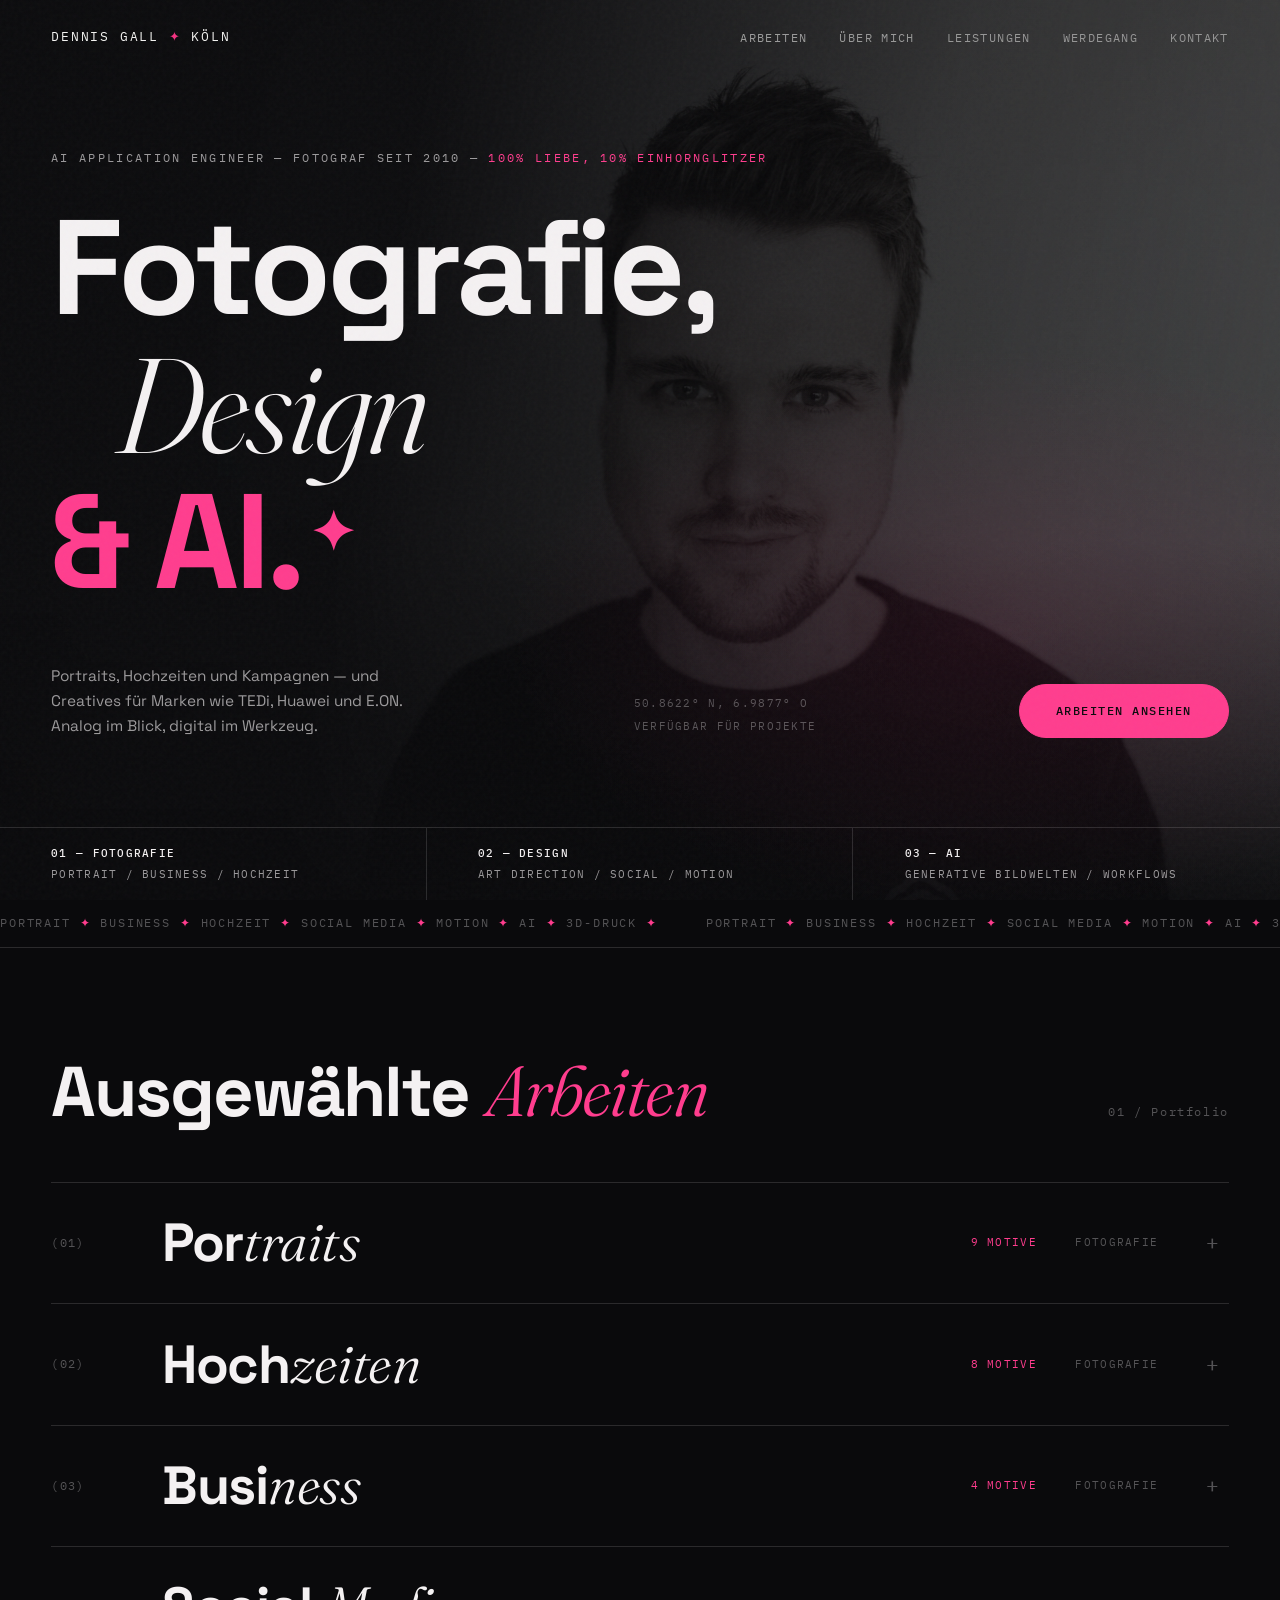
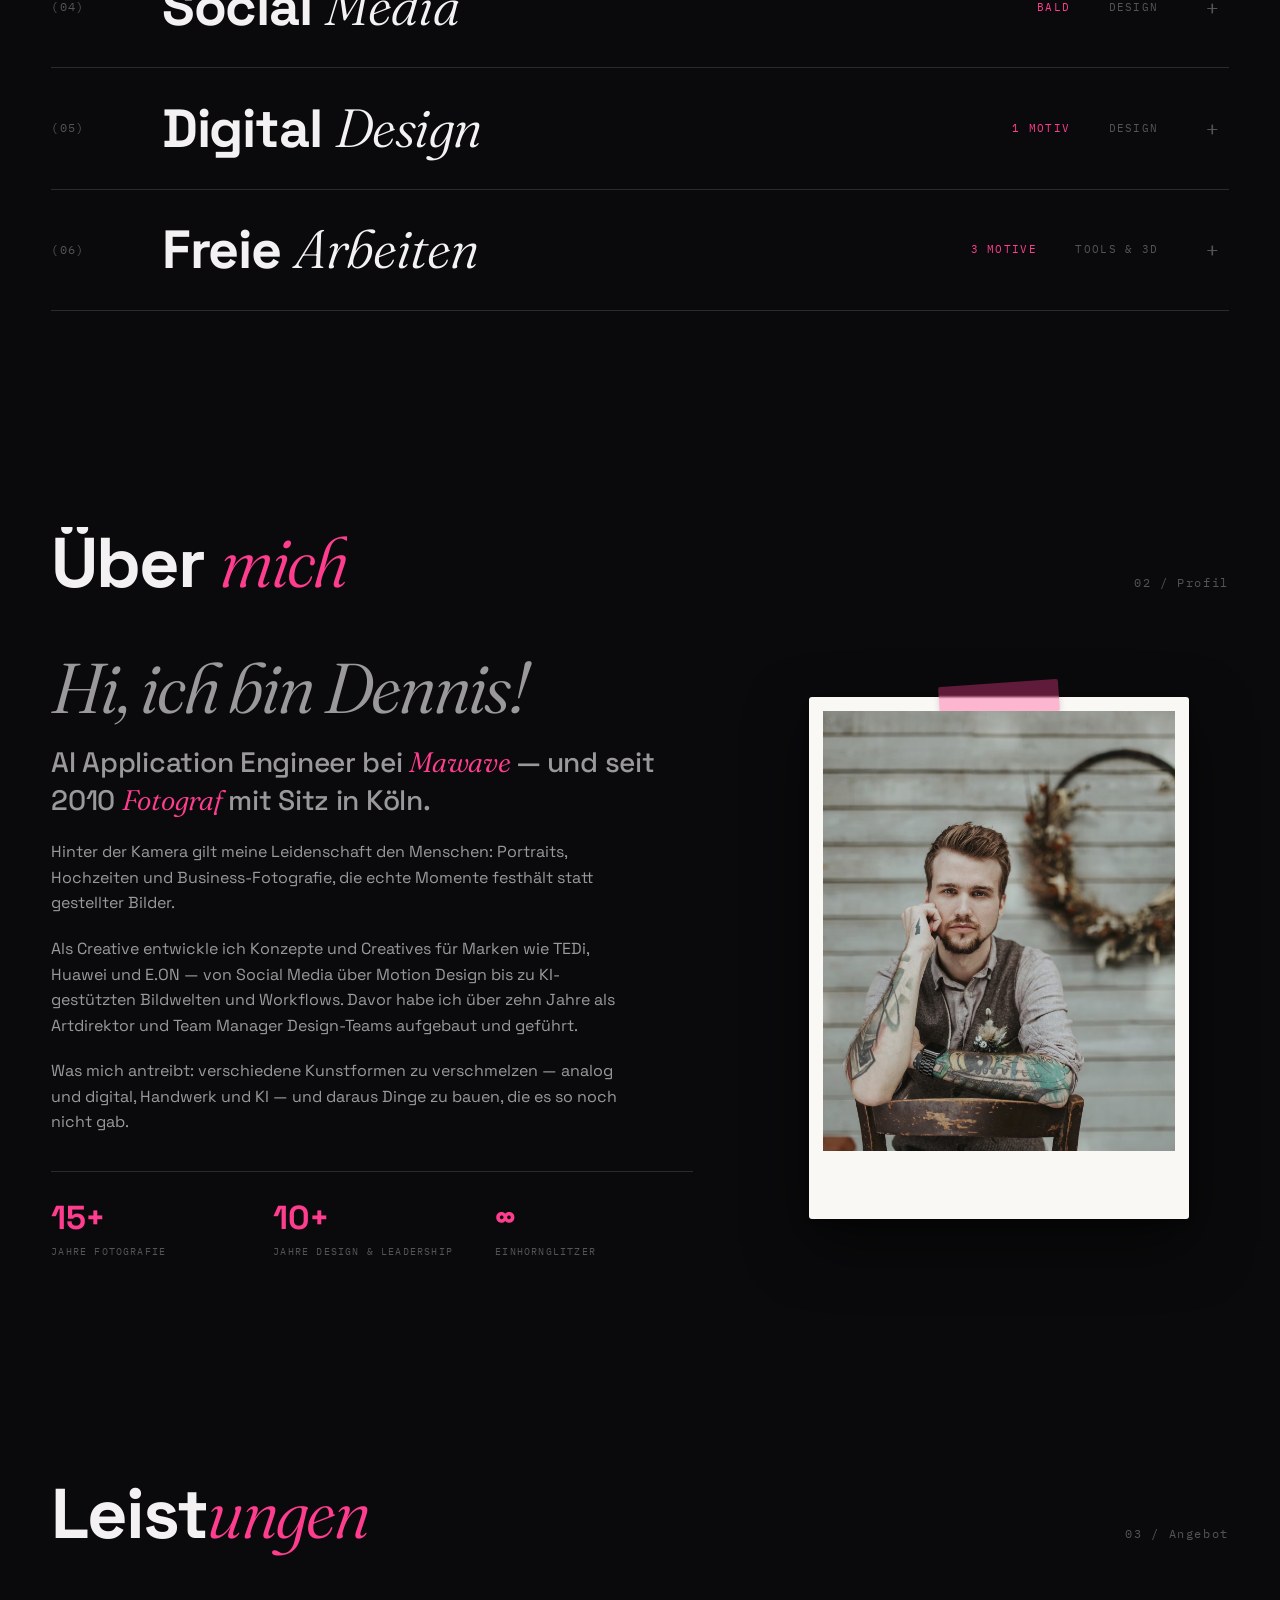
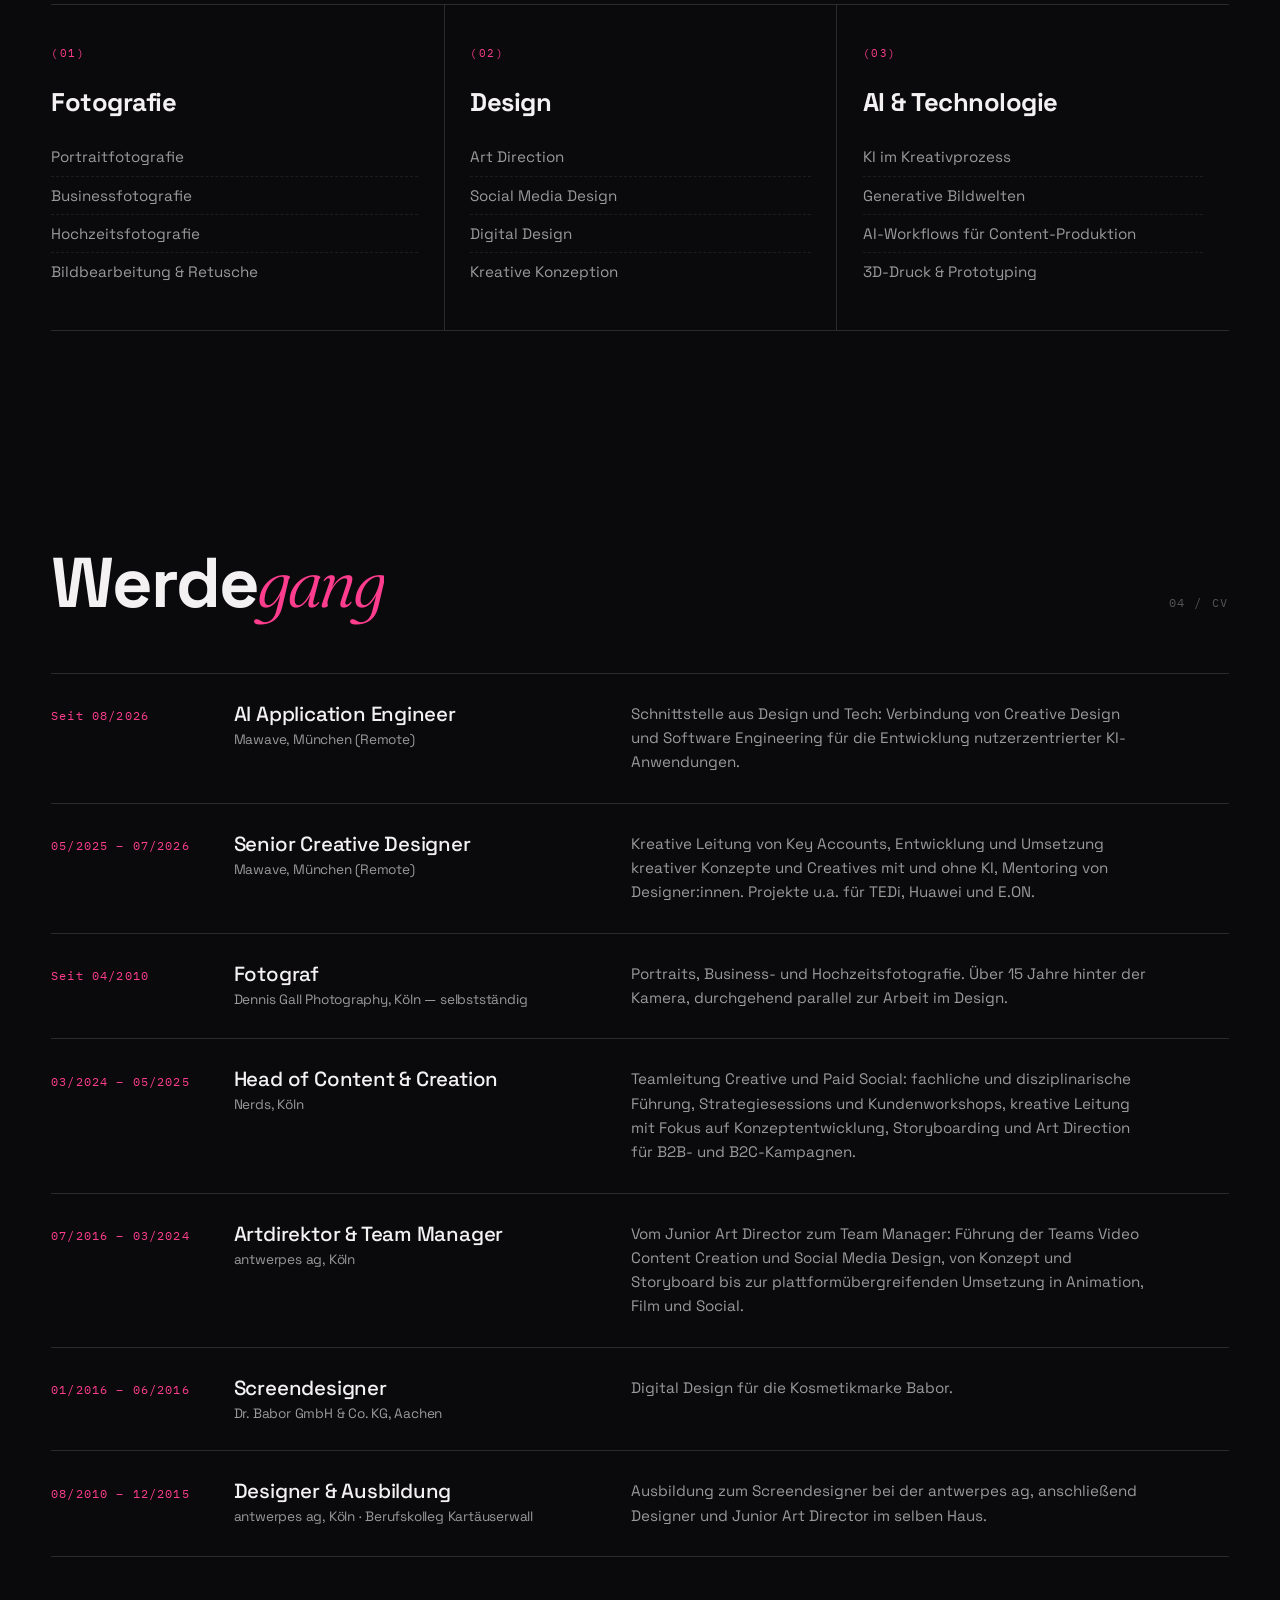
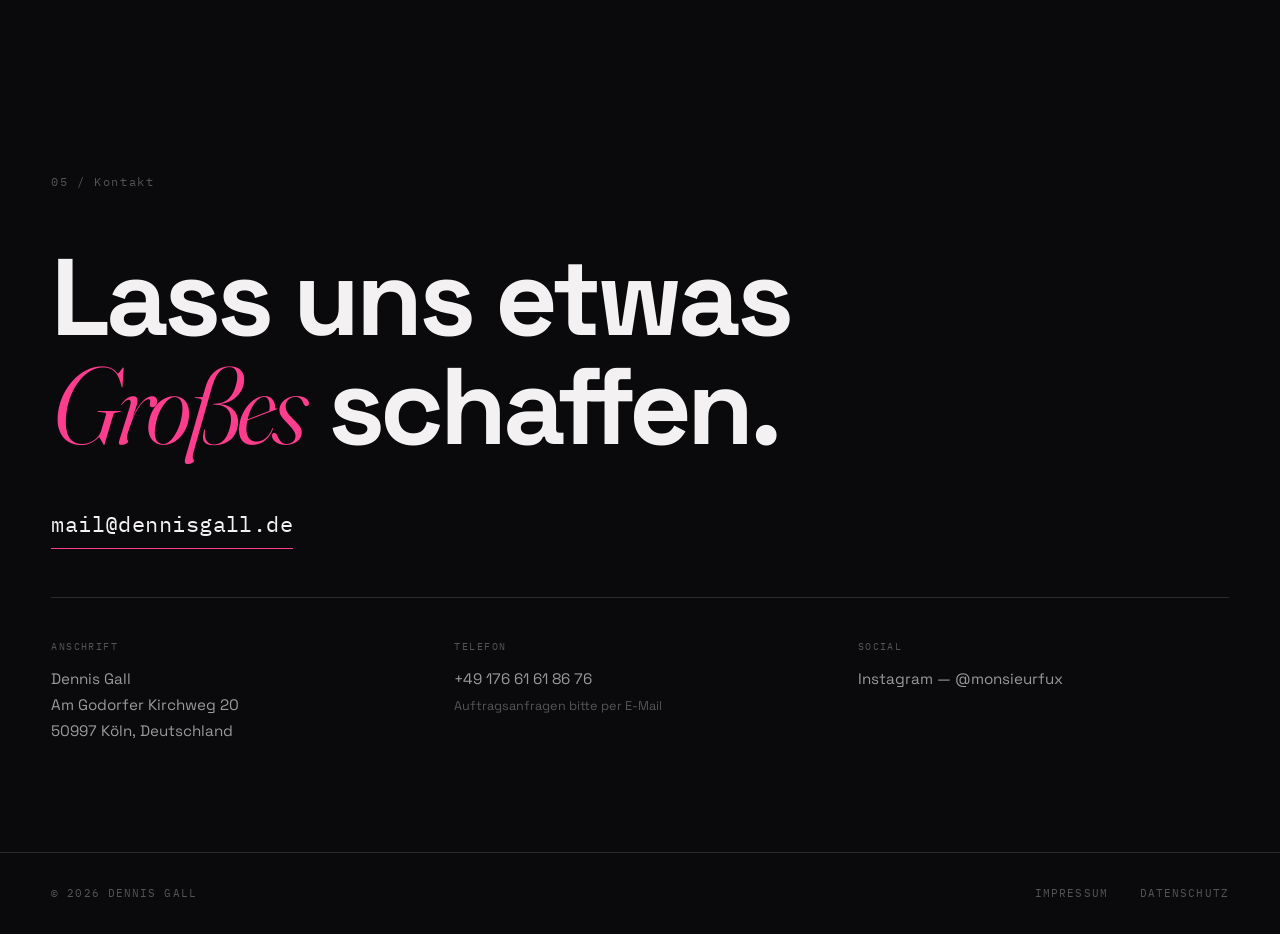
==== commit d38b2c83: "Neue Position: AI Application Engineer bei Mawave Seit 08/2026. Rollenwechsel im Haus, darum zwei Ze" ====
--- a/index.html
+++ b/index.html
@@ -43,8 +43,8 @@
         "url": "https://dennisgall.de/",
         "email": "mail@dennisgall.de",
         "telephone": "+4917661618676",
-        "jobTitle": "Senior Creative Designer",
-        "knowsAbout": ["Portraitfotografie", "Hochzeitsfotografie", "Businessfotografie", "Art Direction", "Motion Design", "Generative Bildwelten"],
+        "jobTitle": "AI Application Engineer",
+        "knowsAbout": ["Portraitfotografie", "Hochzeitsfotografie", "Businessfotografie", "Art Direction", "Motion Design", "Generative Bildwelten", "KI-Anwendungen", "Software Engineering"],
         "sameAs": ["https://www.instagram.com/monsieurfux"],
         "worksFor": { "@type": "Organization", "name": "Mawave" }
       },
@@ -100,7 +100,7 @@
       <div class="hero__glow" aria-hidden="true"></div>
 
       <div class="hero__stage">
-        <p class="hero__eyebrow" data-entry="1">Senior Creative — Fotograf seit 2010 — <em>100% Liebe, 10% Einhornglitzer</em></p>
+        <p class="hero__eyebrow" data-entry="1">AI Application Engineer — Fotograf seit 2010 — <em>100% Liebe, 10% Einhornglitzer</em></p>
 
         <h1 class="hero__title" data-entry="2">
           <span class="word">Fotografie,</span>
@@ -278,7 +278,7 @@
       <div class="about">
         <div class="about__text reveal">
           <p class="about__greeting">Hi, ich bin Dennis!</p>
-          <p class="about__lead">Senior Creative Designer bei <em>Mawave</em> — und seit 2010 <em>Fotograf</em> mit Sitz in Köln.</p>
+          <p class="about__lead">AI Application Engineer bei <em>Mawave</em> — und seit 2010 <em>Fotograf</em> mit Sitz in Köln.</p>
           <p>Hinter der Kamera gilt meine Leidenschaft den Menschen: Portraits, Hochzeiten und Business-Fotografie, die echte Momente festhält statt gestellter Bilder.</p>
           <p>Als Creative entwickle ich Konzepte und Creatives für Marken wie TEDi, Huawei und E.ON — von Social Media über Motion Design bis zu KI-gestützten Bildwelten und Workflows. Davor habe ich über zehn Jahre als Artdirektor und Team Manager Design-Teams aufgebaut und geführt.</p>
           <p>Was mich antreibt: verschiedene Kunstformen zu verschmelzen — analog und digital, Handwerk und KI — und daraus Dinge zu bauen, die es so noch nicht gab.</p>
@@ -347,7 +347,13 @@
 
       <div class="cv reveal">
         <div class="cv__row">
-          <span class="cv__period">Seit 05/2025</span>
+          <span class="cv__period">Seit 08/2026</span>
+          <div class="cv__role">AI Application Engineer<small>Mawave, München (Remote)</small></div>
+          <p class="cv__desc">Schnittstelle aus Design und Tech: Verbindung von Creative Design und Software Engineering für die Entwicklung nutzerzentrierter KI-Anwendungen.</p>
+        </div>
+
+        <div class="cv__row">
+          <span class="cv__period">05/2025 – 07/2026</span>
           <div class="cv__role">Senior Creative Designer<small>Mawave, München (Remote)</small></div>
           <p class="cv__desc">Kreative Leitung von Key Accounts, Entwicklung und Umsetzung kreativer Konzepte und Creatives mit und ohne KI, Mentoring von Designer:innen. Projekte u.a. für TEDi, Huawei und E.ON.</p>
         </div>
--- a/style.css
+++ b/style.css
@@ -17,6 +17,16 @@
   --font-body: "Space Grotesk", -apple-system, sans-serif;
   --font-mono: "IBM Plex Mono", monospace;
   --ease-out: cubic-bezier(0.16, 1, 0.3, 1);
+  /* Drei Kurven, mehr nicht. --ease-dramatic tragt die eine theatrale
+     Bewegung (Titel, Hero), --spring-smooth alle Reveals und Zustaende,
+     --ease-out bleibt die Stimme fuer Hover und Feedback. */
+  --ease-dramatic: cubic-bezier(0.77, 0, 0.175, 1);
+  --spring-smooth: linear(
+    0, 0.004, 0.016 2.3%, 0.063 4.7%, 0.141 7.2%,
+    0.25 9.9%, 0.601 16.5%, 0.815 21%, 0.929 25.2%,
+    0.987 29%, 1.025 33.5%, 1.042 38%, 1.04 43.5%,
+    1.027 50%, 1.013 57.5%, 1.005 67%, 1.001 79%, 1
+  );
 }
 
 * { margin: 0; padding: 0; box-sizing: border-box; }
@@ -360,8 +370,10 @@
 
 .reveal {
   opacity: 0;
-  transform: translateY(36px);
-  transition: opacity 0.9s var(--ease-out), transform 0.9s var(--ease-out);
+  transform: translateY(24px);
+  /* EIN Reveal-Vokabular fuer die ganze Seite: gleiche Distanz, gleiche
+     Dauer, gleiche Kurve. 36px/0.9s wirkte trage; 24px/0.75s sitzt. */
+  transition: opacity 0.75s var(--spring-smooth), transform 0.75s var(--spring-smooth);
 }
 
 .reveal.is-visible {
@@ -1095,7 +1107,6 @@
   }
   .marquee__track { animation: none; }
   .reveal { opacity: 1; transform: none; transition: none; }
-  .work__media img { transition: none; }
   .nav__links a { transition: none; }
   .nav.is-open .nav__links a { transform: none; }
 }
@@ -1124,3 +1135,221 @@
   outline-color: var(--accent);
   outline-offset: 2px;
 }
+
+/* ═══════════════════════════════════════════════════════════════
+   MOTION — Personality: CINEMATIC
+   Drei Kurven: --ease-dramatic (Signatur), --spring-smooth (Reveals
+   und Zustaende), --ease-out (Hover). Keine vierte.
+
+   Alles hier animiert ausschliesslich transform, opacity und clip-path.
+   Kein transition: all, keine Layout-Eigenschaften.
+   ═══════════════════════════════════════════════════════════════ */
+
+/* ---------- Staffelung in Gruppen ----------
+   Vorher war jede Gruppe EIN .reveal — sechs CV-Zeilen sprangen als
+   Klotz herein. Jetzt tragt der Container nur den Trigger, die Kinder
+   staffeln. Kein einziges HTML-Attribut dafuer noetig. */
+
+.worklist.reveal,
+.services.reveal,
+.cv.reveal,
+.contact.reveal {
+  opacity: 1;
+  transform: none;
+  transition: none;
+}
+
+.worklist > .workrow,
+.services > .service,
+.cv > .cv__row,
+.contact__grid > div {
+  opacity: 0;
+  transform: translateY(24px);
+  transition: opacity 0.75s var(--spring-smooth), transform 0.75s var(--spring-smooth);
+}
+
+.worklist.is-visible > .workrow,
+.services.is-visible > .service,
+.cv.is-visible > .cv__row,
+.contact.is-visible .contact__grid > div {
+  opacity: 1;
+  transform: none;
+}
+
+/* 90ms Schritt, hoechstens sechs einzeln — danach kommen sie zusammen,
+   sonst wartet man dem Letzten beim Erscheinen zu. */
+.worklist.is-visible > .workrow:nth-child(1),
+.services.is-visible > .service:nth-child(1),
+.cv.is-visible > .cv__row:nth-child(1),
+.contact.is-visible .contact__grid > div:nth-child(1) { transition-delay: 0ms; }
+
+.worklist.is-visible > .workrow:nth-child(2),
+.services.is-visible > .service:nth-child(2),
+.cv.is-visible > .cv__row:nth-child(2),
+.contact.is-visible .contact__grid > div:nth-child(2) { transition-delay: 90ms; }
+
+.worklist.is-visible > .workrow:nth-child(3),
+.services.is-visible > .service:nth-child(3),
+.cv.is-visible > .cv__row:nth-child(3),
+.contact.is-visible .contact__grid > div:nth-child(3) { transition-delay: 180ms; }
+
+.worklist.is-visible > .workrow:nth-child(4),
+.cv.is-visible > .cv__row:nth-child(4) { transition-delay: 270ms; }
+
+.worklist.is-visible > .workrow:nth-child(5),
+.cv.is-visible > .cv__row:nth-child(5) { transition-delay: 360ms; }
+
+.worklist.is-visible > .workrow:nth-child(n + 6),
+.cv.is-visible > .cv__row:nth-child(n + 6) { transition-delay: 450ms; }
+
+/* ---------- Signatur 1: Abschnittstitel schieben sich frei ----------
+   Bewusst KEIN Wort-Split: "Leist<em>ungen</em>" und "Werde<em>gang</em>"
+   sind im Markup ein Wort aus zwei Knoten — ein Split nach Leerzeichen
+   wuerde sie auseinanderreissen. Die Maske braucht das gar nicht. */
+
+.lnw {
+  display: block;
+  overflow: hidden;
+  /* Luft im Clip-Rechteck, damit overflow:hidden keine Unterlaengen
+     abschneidet; die negative Margin nimmt sie im Fluss zurueck. */
+  padding-bottom: 0.14em;
+  margin-bottom: -0.14em;
+}
+
+/* Eine Maske PRO ZEILE: mit nur einer Maske am h2 wuerde die erste
+   Zeile beim Hochschieben auf der zweiten landen statt beschnitten
+   zu werden. */
+.lnw > .ln {
+  display: block;
+  transform: translateY(105%);
+  transition: transform 1s var(--ease-dramatic);
+}
+
+.reveal.is-visible .lnw > .ln { transform: none; }
+.reveal.is-visible .lnw:nth-child(2) > .ln { transition-delay: 110ms; }
+.reveal.is-visible .lnw:nth-child(3) > .ln { transition-delay: 220ms; }
+
+/* ---------- Signatur 2: Ken Burns auf dem Hero-Foto ---------- */
+
+.hero__photo {
+  transform: scale(1.07);
+  animation: kenburns 1.9s var(--ease-dramatic) 0.15s forwards;
+}
+
+@keyframes kenburns {
+  to { transform: scale(1.02); }
+}
+
+/* Nach dem Einsetzen uebernimmt JS die Transform fuer die Parallaxe —
+   zwei Schreiber auf derselben Eigenschaft wuerden sich sonst pruegeln. */
+.hero__photo.is-settled { animation: none; }
+
+/* ---------- Galeriebilder beim Aufklappen ---------- */
+
+.workrow__track figure {
+  opacity: 0;
+  transform: translateY(16px);
+  transition: opacity 0.6s var(--spring-smooth), transform 0.6s var(--spring-smooth);
+}
+.workrow.is-open .workrow__track figure { opacity: 1; transform: none; }
+.workrow.is-open .workrow__track figure:nth-child(1) { transition-delay: 60ms; }
+.workrow.is-open .workrow__track figure:nth-child(2) { transition-delay: 120ms; }
+.workrow.is-open .workrow__track figure:nth-child(3) { transition-delay: 180ms; }
+.workrow.is-open .workrow__track figure:nth-child(4) { transition-delay: 240ms; }
+.workrow.is-open .workrow__track figure:nth-child(5) { transition-delay: 300ms; }
+.workrow.is-open .workrow__track figure:nth-child(n + 6) { transition-delay: 360ms; }
+
+/* ---------- Footer ---------- */
+
+.footer.reveal.is-visible > * { opacity: 1; transform: none; }
+.footer > span,
+.footer .footer__links {
+  opacity: 0;
+  transform: translateY(24px);
+  transition: opacity 0.75s var(--spring-smooth), transform 0.75s var(--spring-smooth);
+}
+.footer.is-visible .footer__links { transition-delay: 90ms; }
+
+/* ---------- Druckfeedback ----------
+   Ohne das fuehlt sich jeder Klick an, als haette die Seite ihn nicht
+   registriert — unabhaengig davon, wie schnell sie wirklich ist. */
+
+.btn:active { transform: scale(0.97); }
+.btn { transition: transform 0.16s var(--ease-out), background 0.5s var(--ease-out),
+                   color 0.5s var(--ease-out), box-shadow 0.5s var(--ease-out); }
+
+/* Eine Zeile ueber die ganze Breite zu skalieren sieht falsch aus.
+   Stattdessen quittiert das Plus-Zeichen den Druck. */
+.workrow__head:active .workrow__icon { transform: scale(0.82); }
+.workrow__icon { transition: transform 0.2s var(--ease-out), color 0.4s var(--ease-out); }
+
+.nav__links a:active,
+.contact__mail:active,
+.footer__links a:active { transform: scale(0.97); }
+.nav__links a,
+.contact__mail,
+.footer__links a { transition: transform 0.16s var(--ease-out), color 0.4s var(--ease-out); }
+
+/* ---------- Laufband anhalten ----------
+   WCAG 2.2.2: dauerhafte Bewegung braucht eine Moeglichkeit zum Stoppen.
+   focus-within deckt die Tastatur mit ab. */
+
+.marquee:hover .marquee__track,
+.marquee:focus-within .marquee__track { animation-play-state: paused; }
+
+/* ---------- Reduced Motion ----------
+   Nicht "keine Bewegung", sondern: keine Verschiebung, kein Ueberschwingen,
+   keine Parallaxe. Deckkraft darf blenden. */
+
+@media (prefers-reduced-motion: reduce) {
+  .worklist > .workrow,
+  .services > .service,
+  .cv > .cv__row,
+  .contact__grid > div,
+  .workrow__track figure,
+  .footer > span,
+  .footer .footer__links {
+    opacity: 1;
+    transform: none;
+    transition: opacity 0.2s linear;
+    transition-delay: 0ms !important;
+  }
+  .lnw > .ln { transform: none !important; transition: none; }
+  .lnw { overflow: visible; }
+  .hero__photo { animation: none; transform: scale(1.02); }
+  .btn:active,
+  .nav__links a:active,
+  .contact__mail:active,
+  .footer__links a:active { transform: none; }
+  .workrow__head:active .workrow__icon { transform: none; }
+}
+
+/* ---------- Nav-Entry ----------
+   Bewusst auf den KINDERN, nicht auf .nav selbst: ein transform auf
+   .nav wuerde es zum Containing Block machen und das mobile
+   Vollbild-Menue (position:fixed; inset:0) waere verschoben. */
+
+@keyframes navIn {
+  from { opacity: 0; transform: translateY(-14px); }
+  to   { opacity: 1; transform: none; }
+}
+
+.nav__logo,
+.nav__burger { animation: navIn 0.6s var(--spring-smooth) forwards; }
+
+/* Die Link-Staffelung nur am Desktop — mobil liegen dieselben Links im
+   Vollbild-Menue und haetten zwei konkurrierende Animationen. */
+@media (min-width: 769px) {
+  .nav__links li { animation: navIn 0.6s var(--spring-smooth) both; }
+  .nav__links li:nth-child(1) { animation-delay: 60ms; }
+  .nav__links li:nth-child(2) { animation-delay: 105ms; }
+  .nav__links li:nth-child(3) { animation-delay: 150ms; }
+  .nav__links li:nth-child(4) { animation-delay: 195ms; }
+  .nav__links li:nth-child(5) { animation-delay: 240ms; }
+}
+
+@media (prefers-reduced-motion: reduce) {
+  .nav__logo,
+  .nav__burger,
+  .nav__links li { animation: none; opacity: 1; transform: none; }
+}
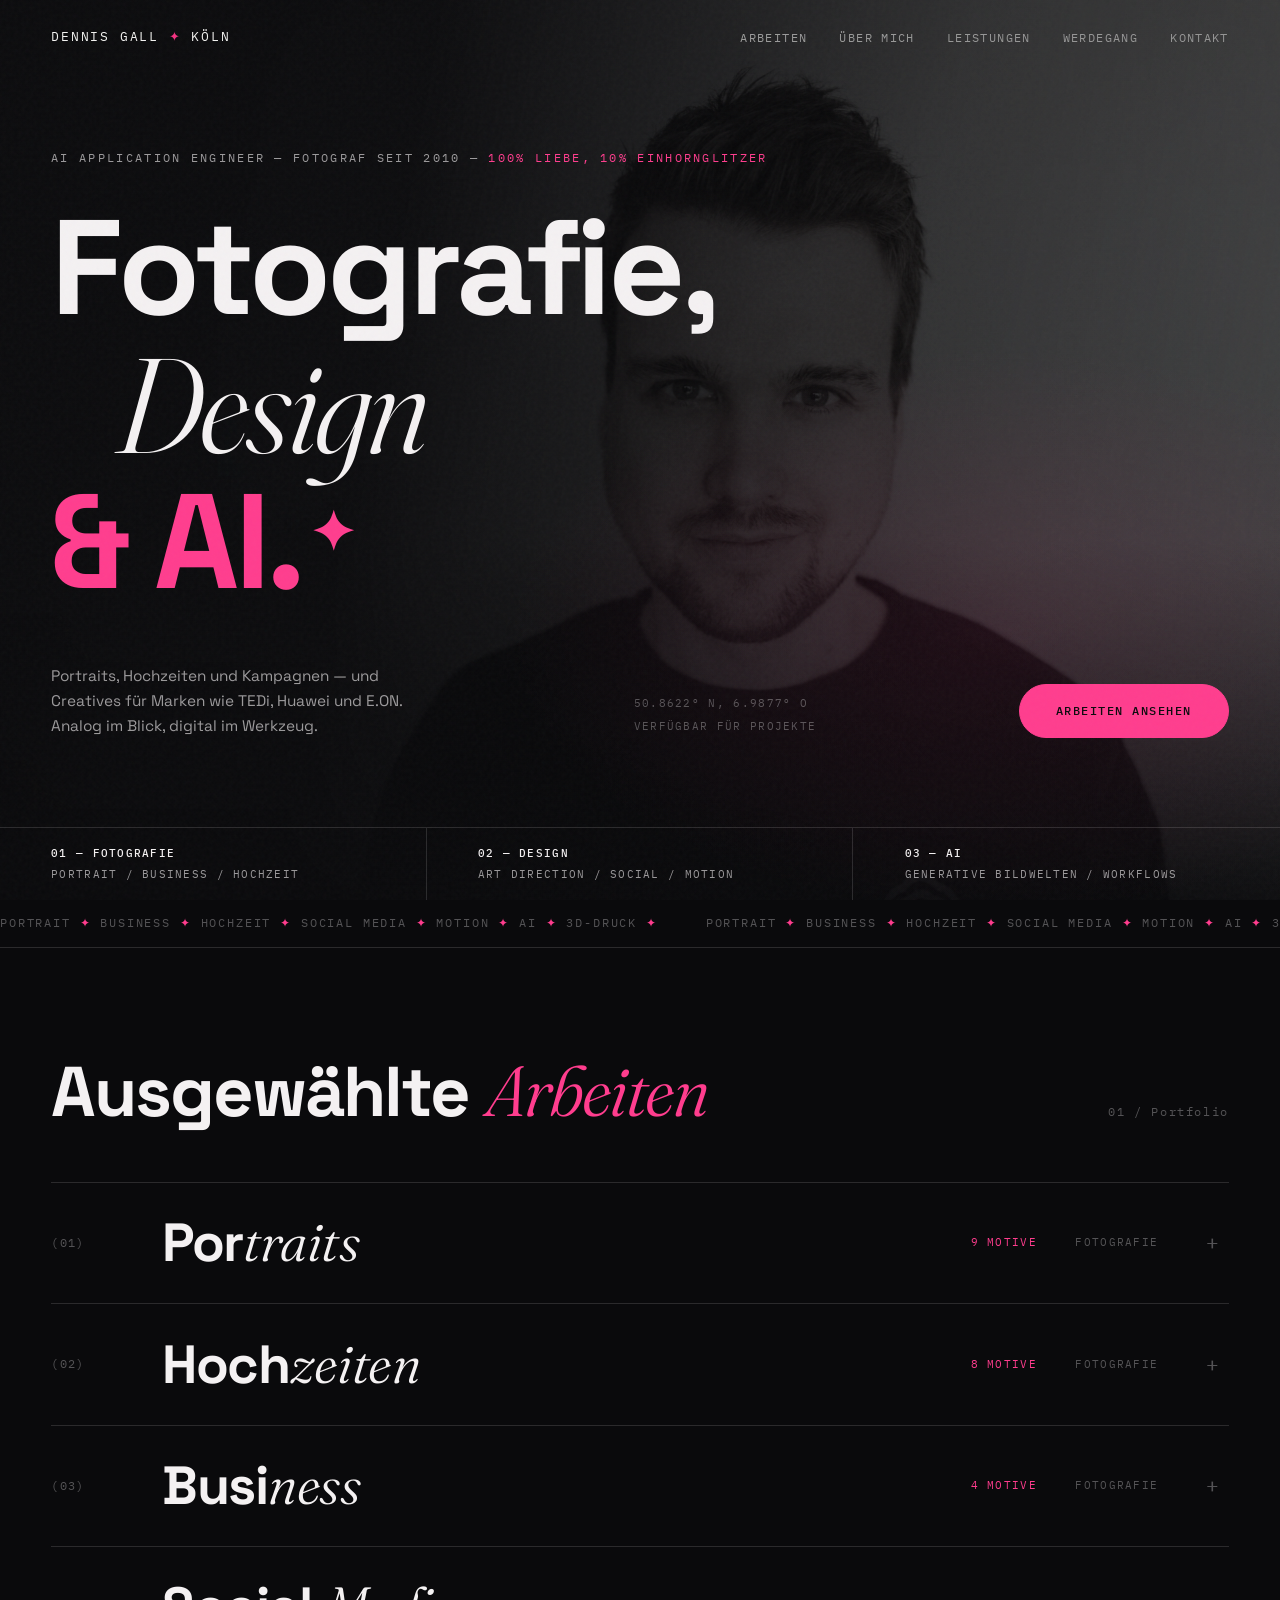
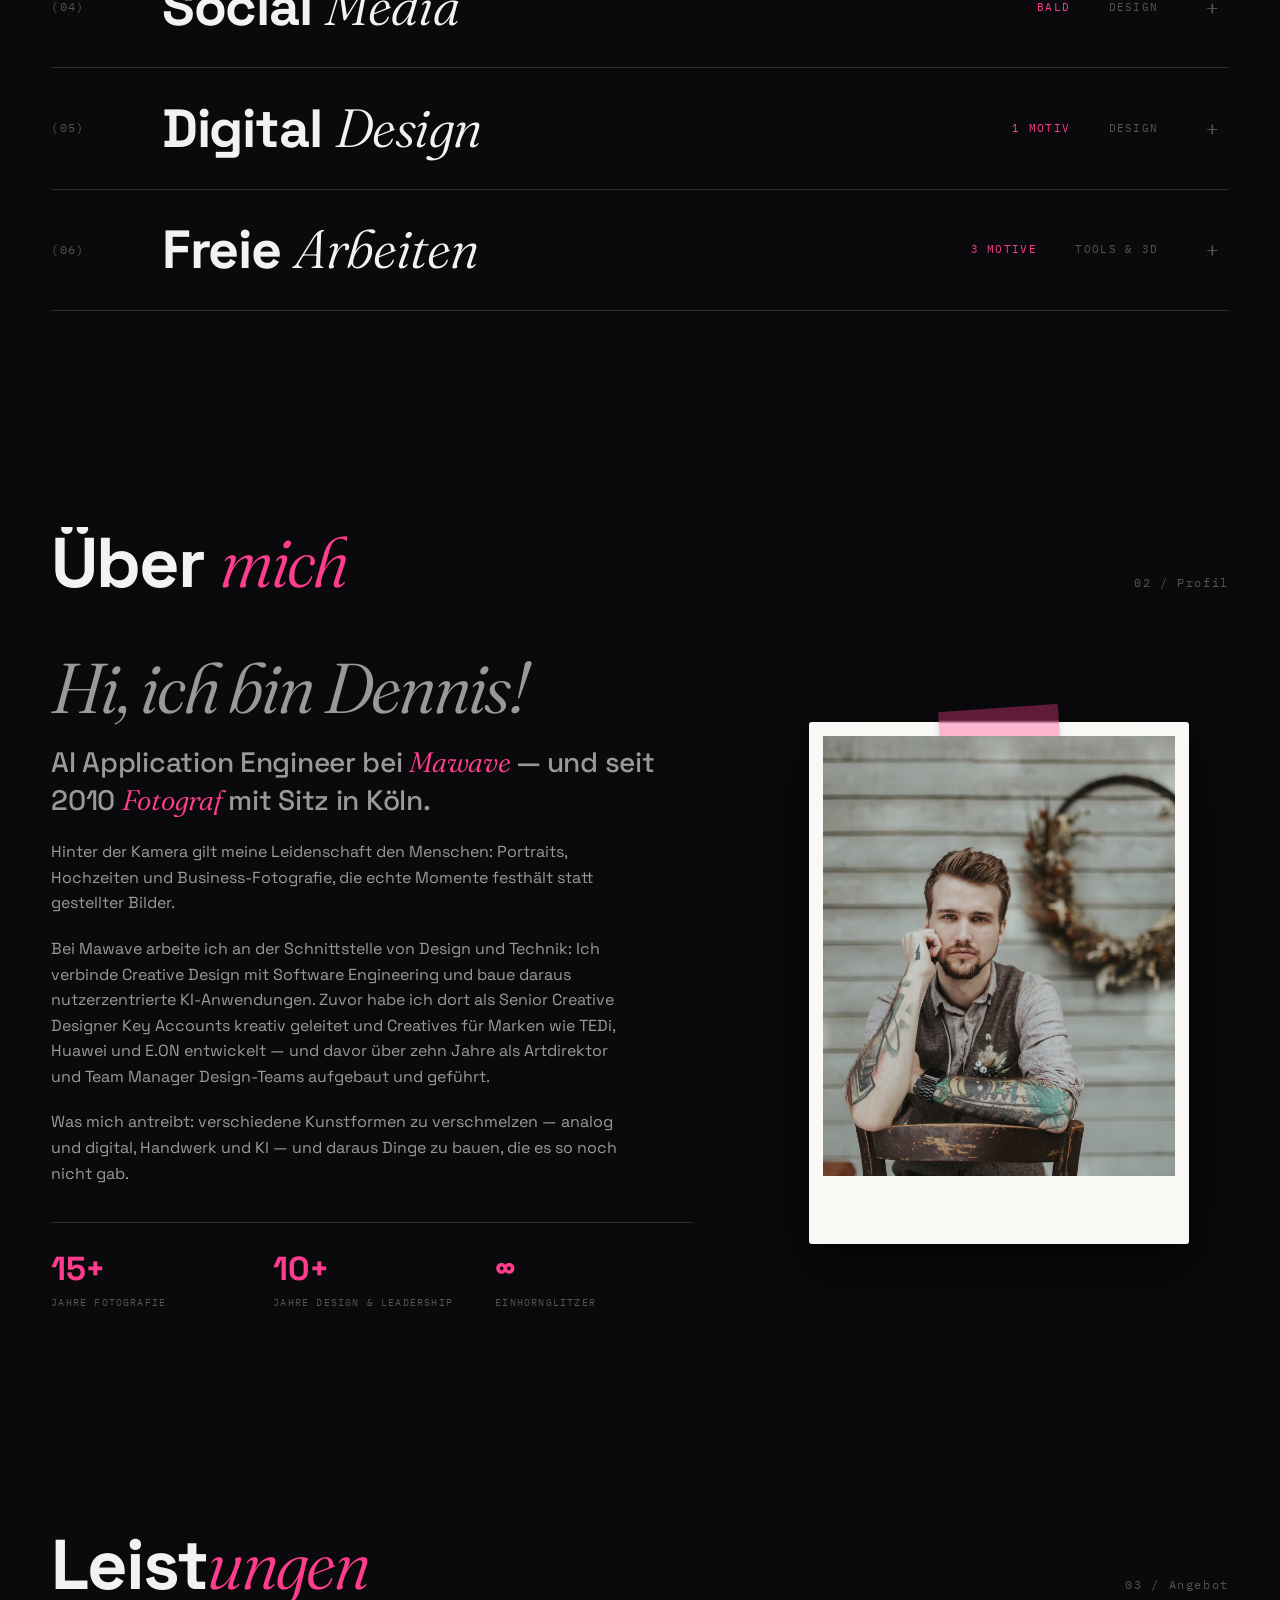
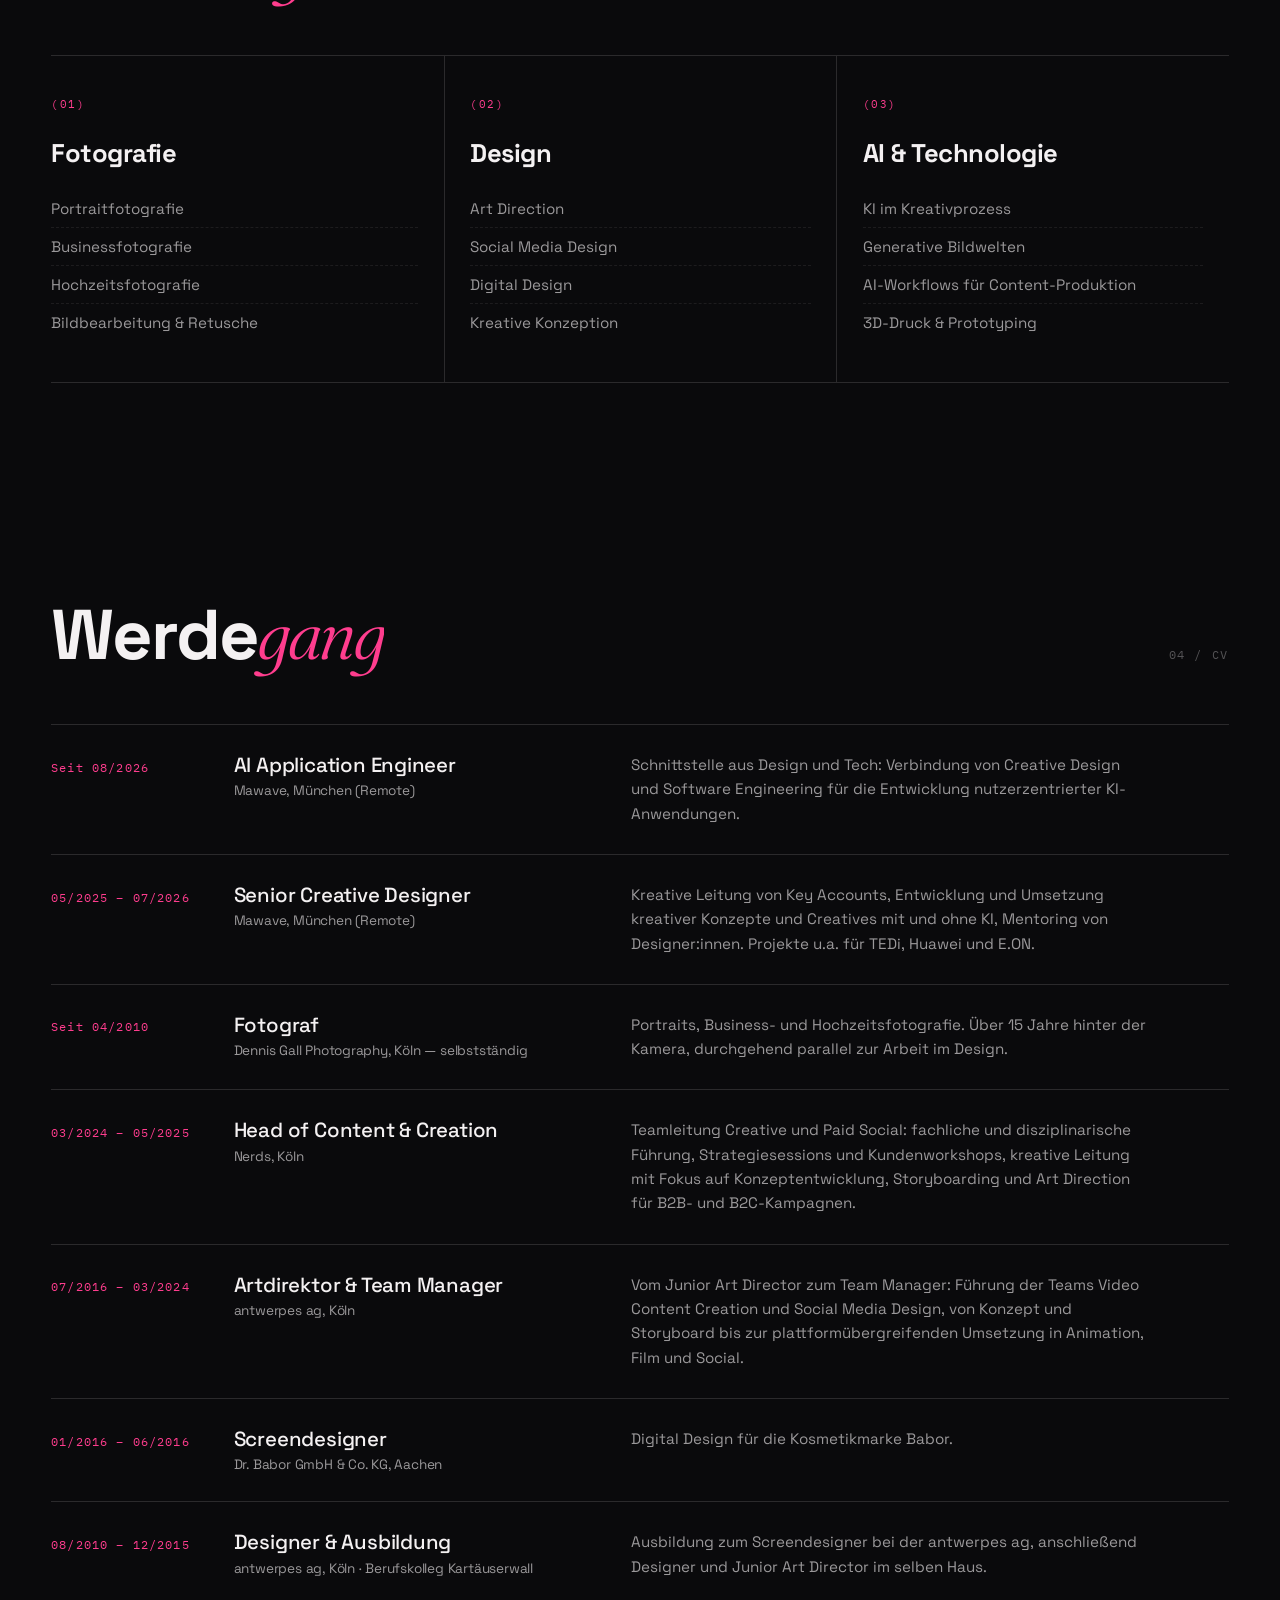
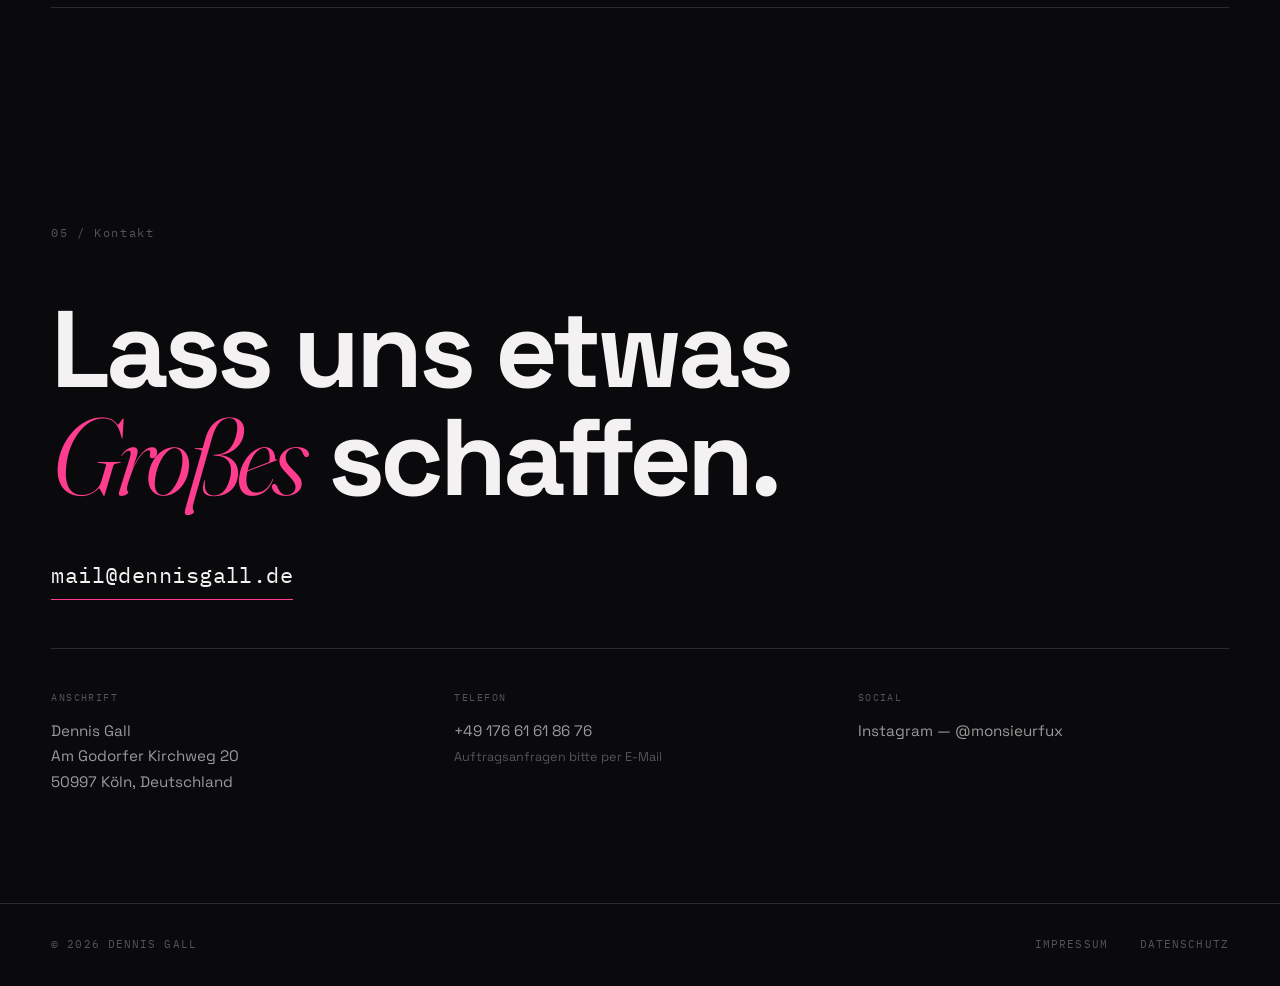
==== commit 0c79751b: "Ueber mich: Absatz an die neue Rolle angepasst Der Absatz stand im Praesens ("Als Creative entwickle" ====
--- a/index.html
+++ b/index.html
@@ -280,7 +280,7 @@
           <p class="about__greeting">Hi, ich bin Dennis!</p>
           <p class="about__lead">AI Application Engineer bei <em>Mawave</em> — und seit 2010 <em>Fotograf</em> mit Sitz in Köln.</p>
           <p>Hinter der Kamera gilt meine Leidenschaft den Menschen: Portraits, Hochzeiten und Business-Fotografie, die echte Momente festhält statt gestellter Bilder.</p>
-          <p>Als Creative entwickle ich Konzepte und Creatives für Marken wie TEDi, Huawei und E.ON — von Social Media über Motion Design bis zu KI-gestützten Bildwelten und Workflows. Davor habe ich über zehn Jahre als Artdirektor und Team Manager Design-Teams aufgebaut und geführt.</p>
+          <p>Bei Mawave arbeite ich an der Schnittstelle von Design und Technik: Ich verbinde Creative Design mit Software Engineering und baue daraus nutzerzentrierte KI-Anwendungen. Zuvor habe ich dort als Senior Creative Designer Key Accounts kreativ geleitet und Creatives für Marken wie TEDi, Huawei und E.ON entwickelt — und davor über zehn Jahre als Artdirektor und Team Manager Design-Teams aufgebaut und geführt.</p>
           <p>Was mich antreibt: verschiedene Kunstformen zu verschmelzen — analog und digital, Handwerk und KI — und daraus Dinge zu bauen, die es so noch nicht gab.</p>
 
           <div class="about__facts">
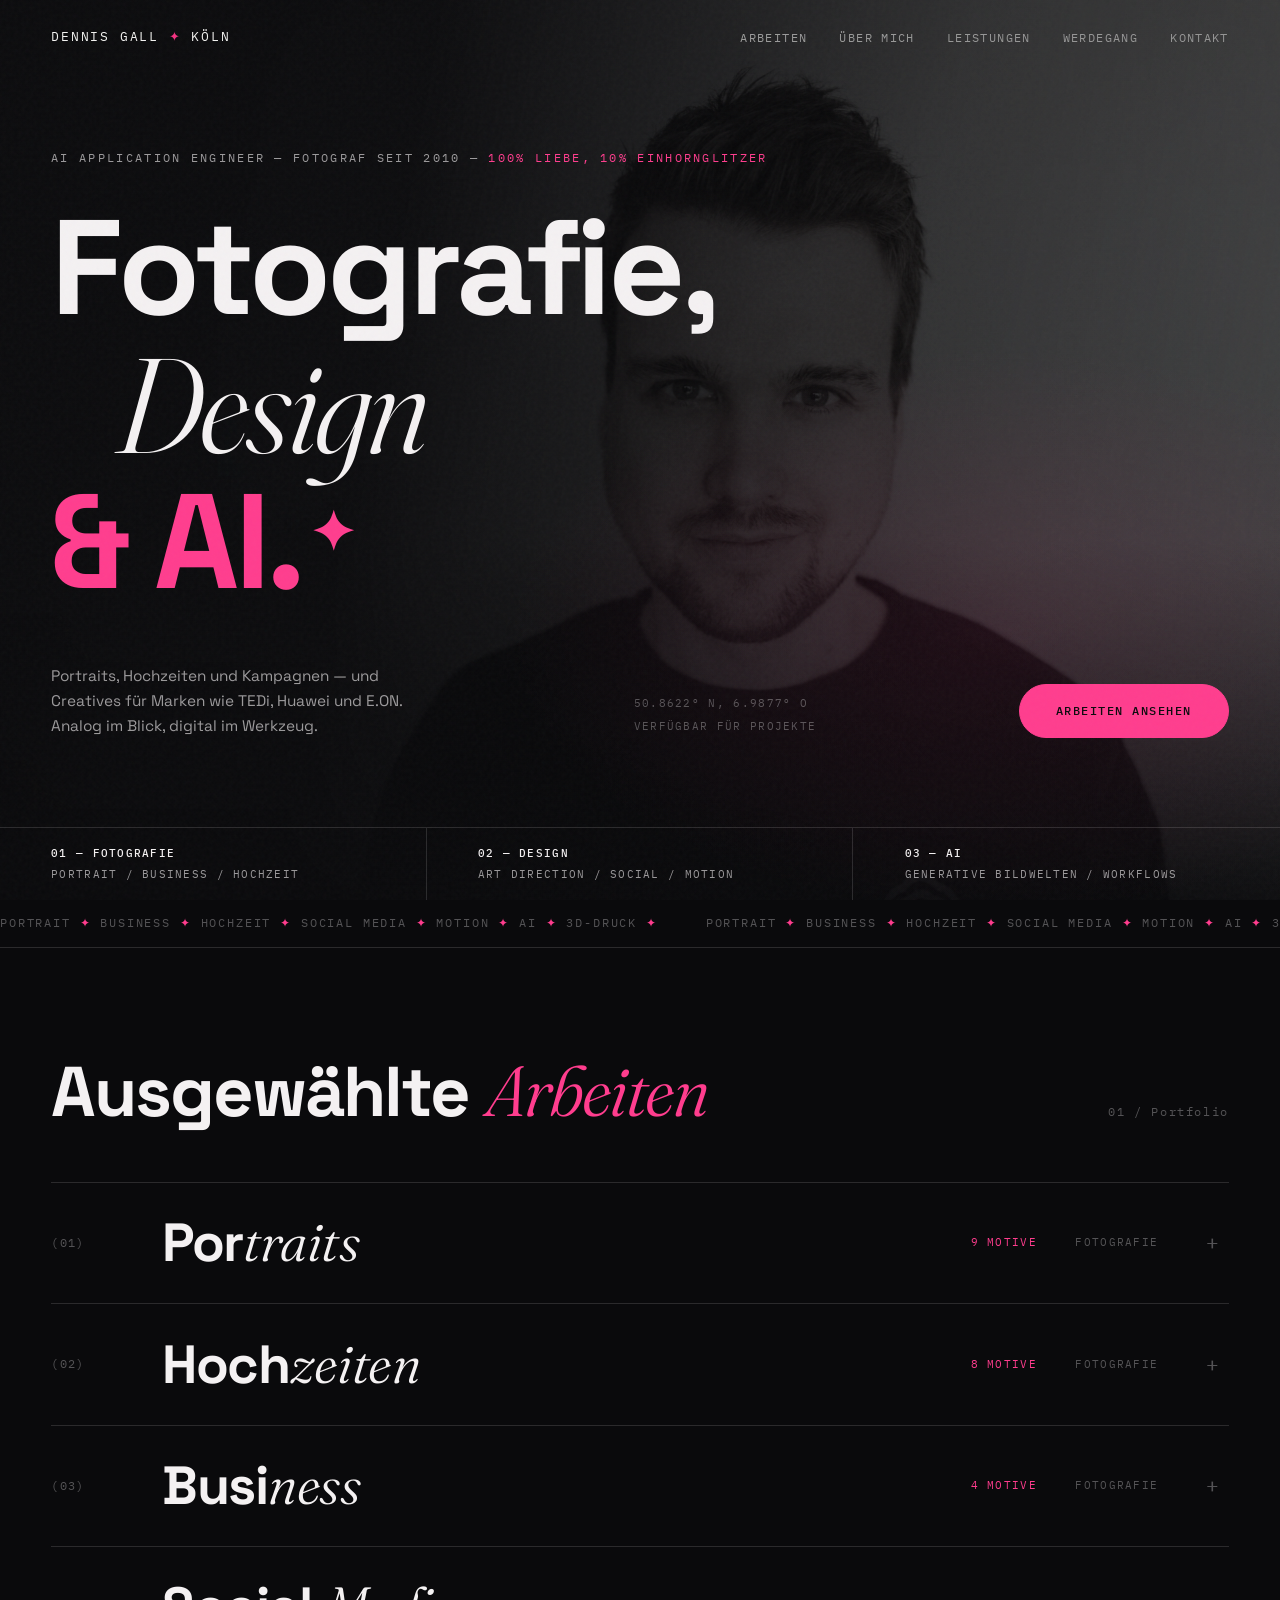
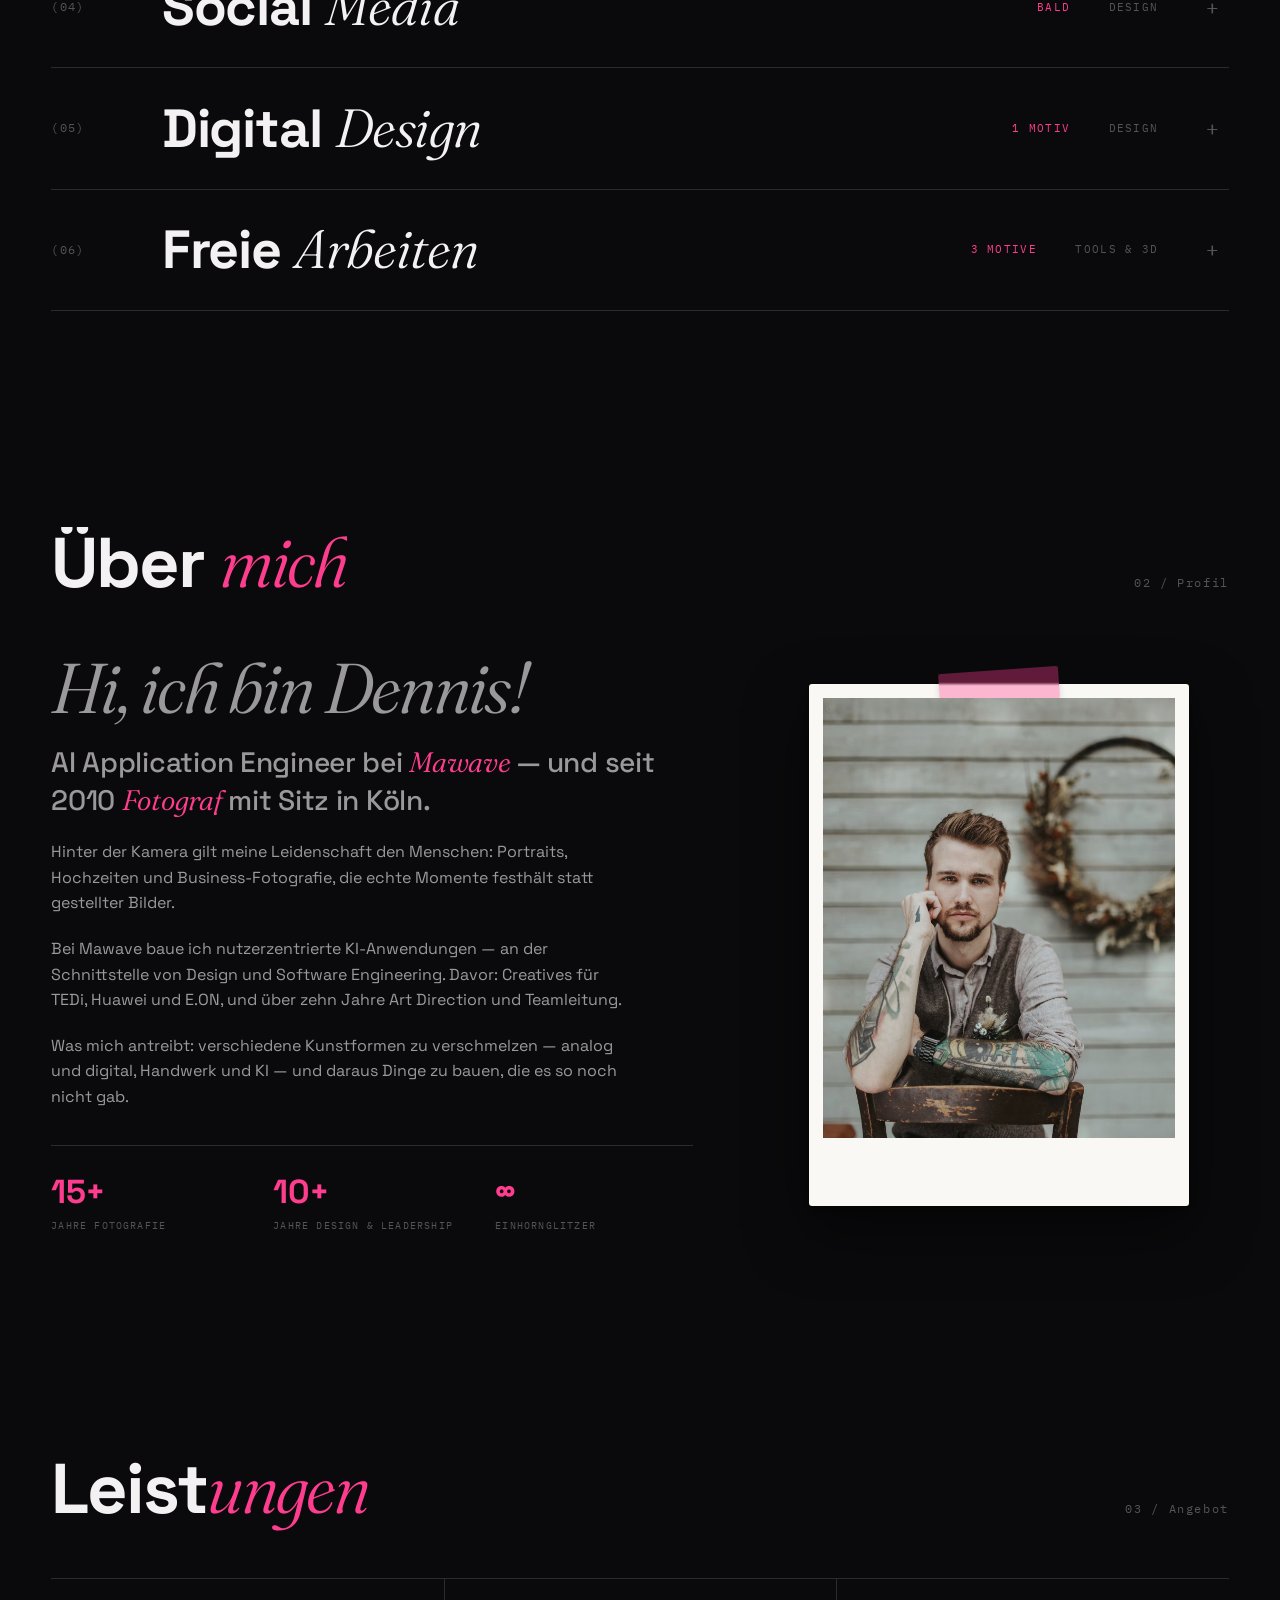
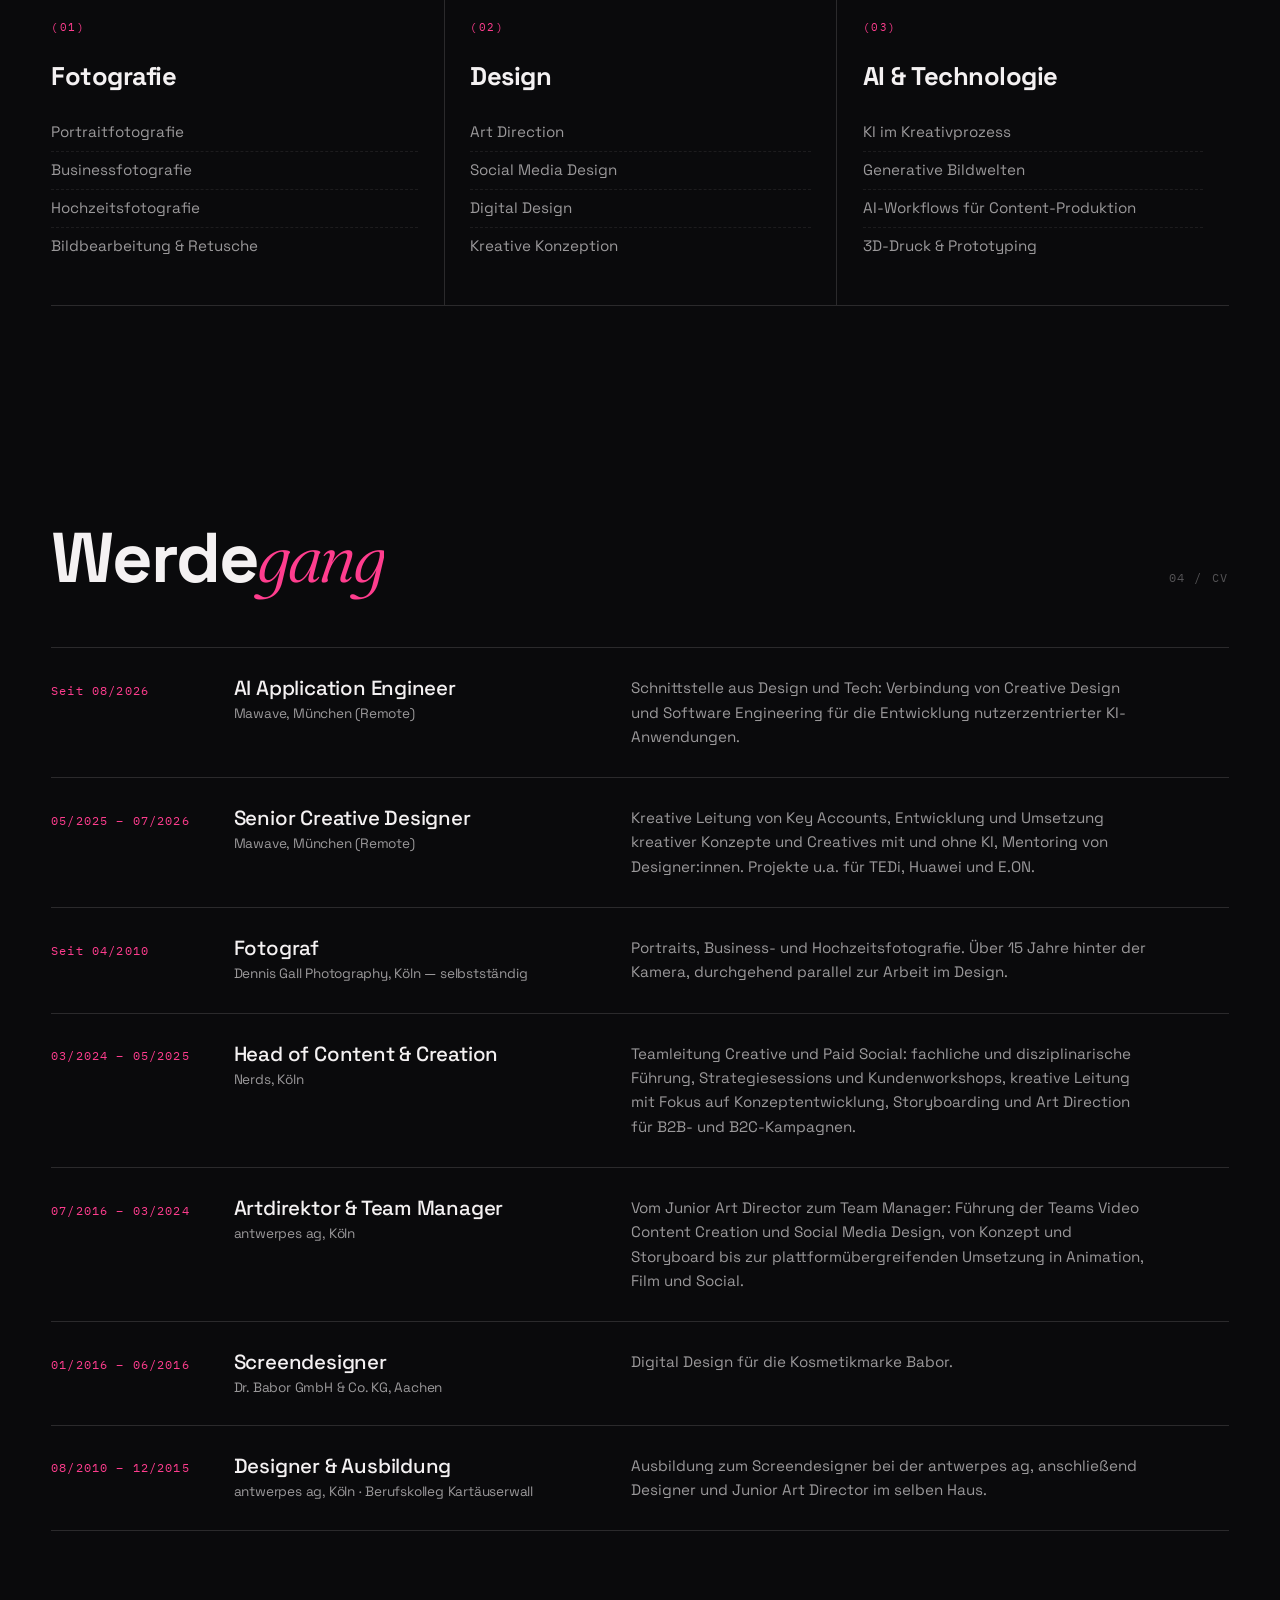
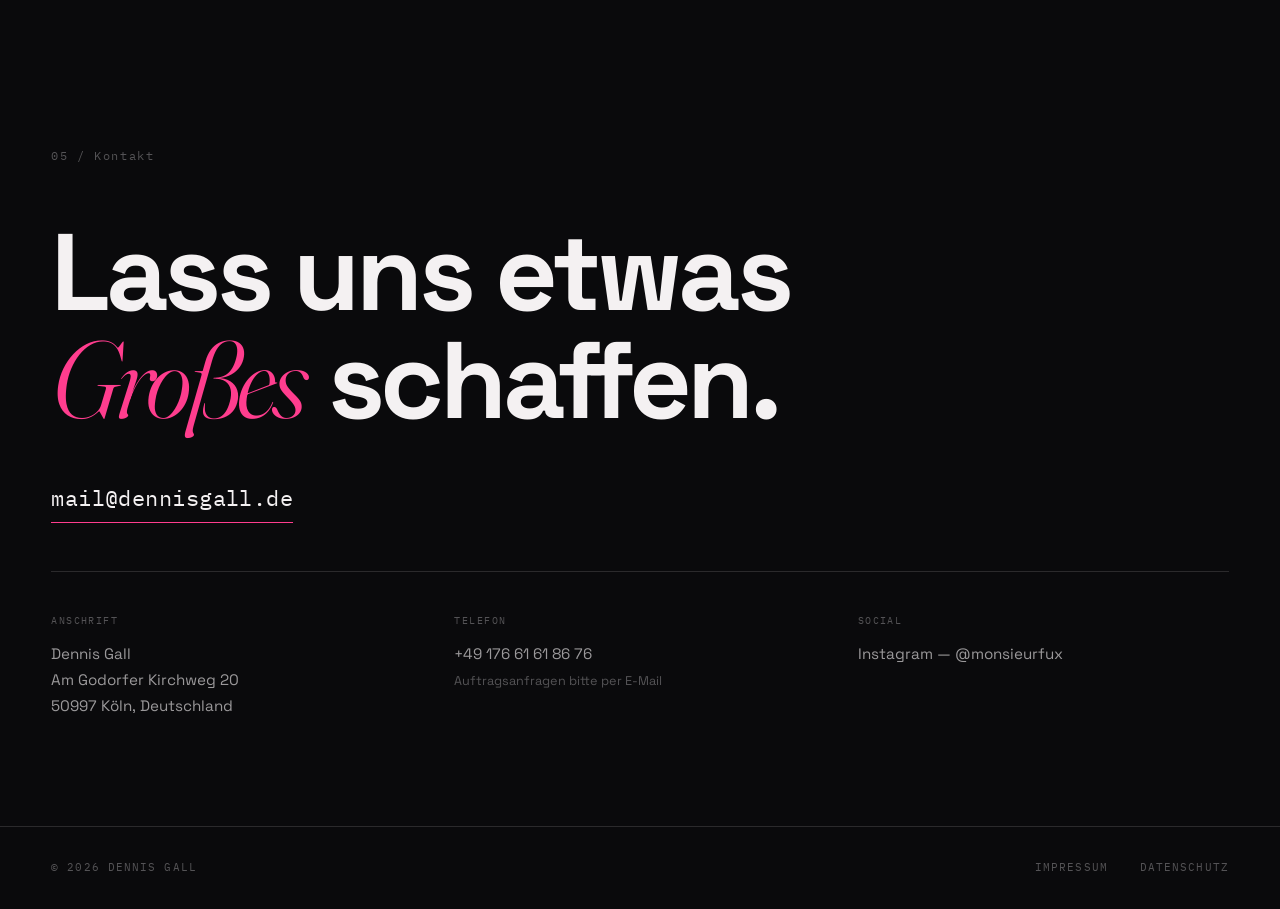
==== commit 09d3601f: "Ueber mich: Absatz gekuerzt, 60 -> 30 Woerter Die erste Fassung war zu gedraengt: zwei Saetze mit je" ====
--- a/index.html
+++ b/index.html
@@ -280,7 +280,7 @@
           <p class="about__greeting">Hi, ich bin Dennis!</p>
           <p class="about__lead">AI Application Engineer bei <em>Mawave</em> — und seit 2010 <em>Fotograf</em> mit Sitz in Köln.</p>
           <p>Hinter der Kamera gilt meine Leidenschaft den Menschen: Portraits, Hochzeiten und Business-Fotografie, die echte Momente festhält statt gestellter Bilder.</p>
-          <p>Bei Mawave arbeite ich an der Schnittstelle von Design und Technik: Ich verbinde Creative Design mit Software Engineering und baue daraus nutzerzentrierte KI-Anwendungen. Zuvor habe ich dort als Senior Creative Designer Key Accounts kreativ geleitet und Creatives für Marken wie TEDi, Huawei und E.ON entwickelt — und davor über zehn Jahre als Artdirektor und Team Manager Design-Teams aufgebaut und geführt.</p>
+          <p>Bei Mawave baue ich nutzerzentrierte KI-Anwendungen — an der Schnittstelle von Design und Software Engineering. Davor: Creatives für TEDi, Huawei und E.ON, und über zehn Jahre Art Direction und Teamleitung.</p>
           <p>Was mich antreibt: verschiedene Kunstformen zu verschmelzen — analog und digital, Handwerk und KI — und daraus Dinge zu bauen, die es so noch nicht gab.</p>
 
           <div class="about__facts">
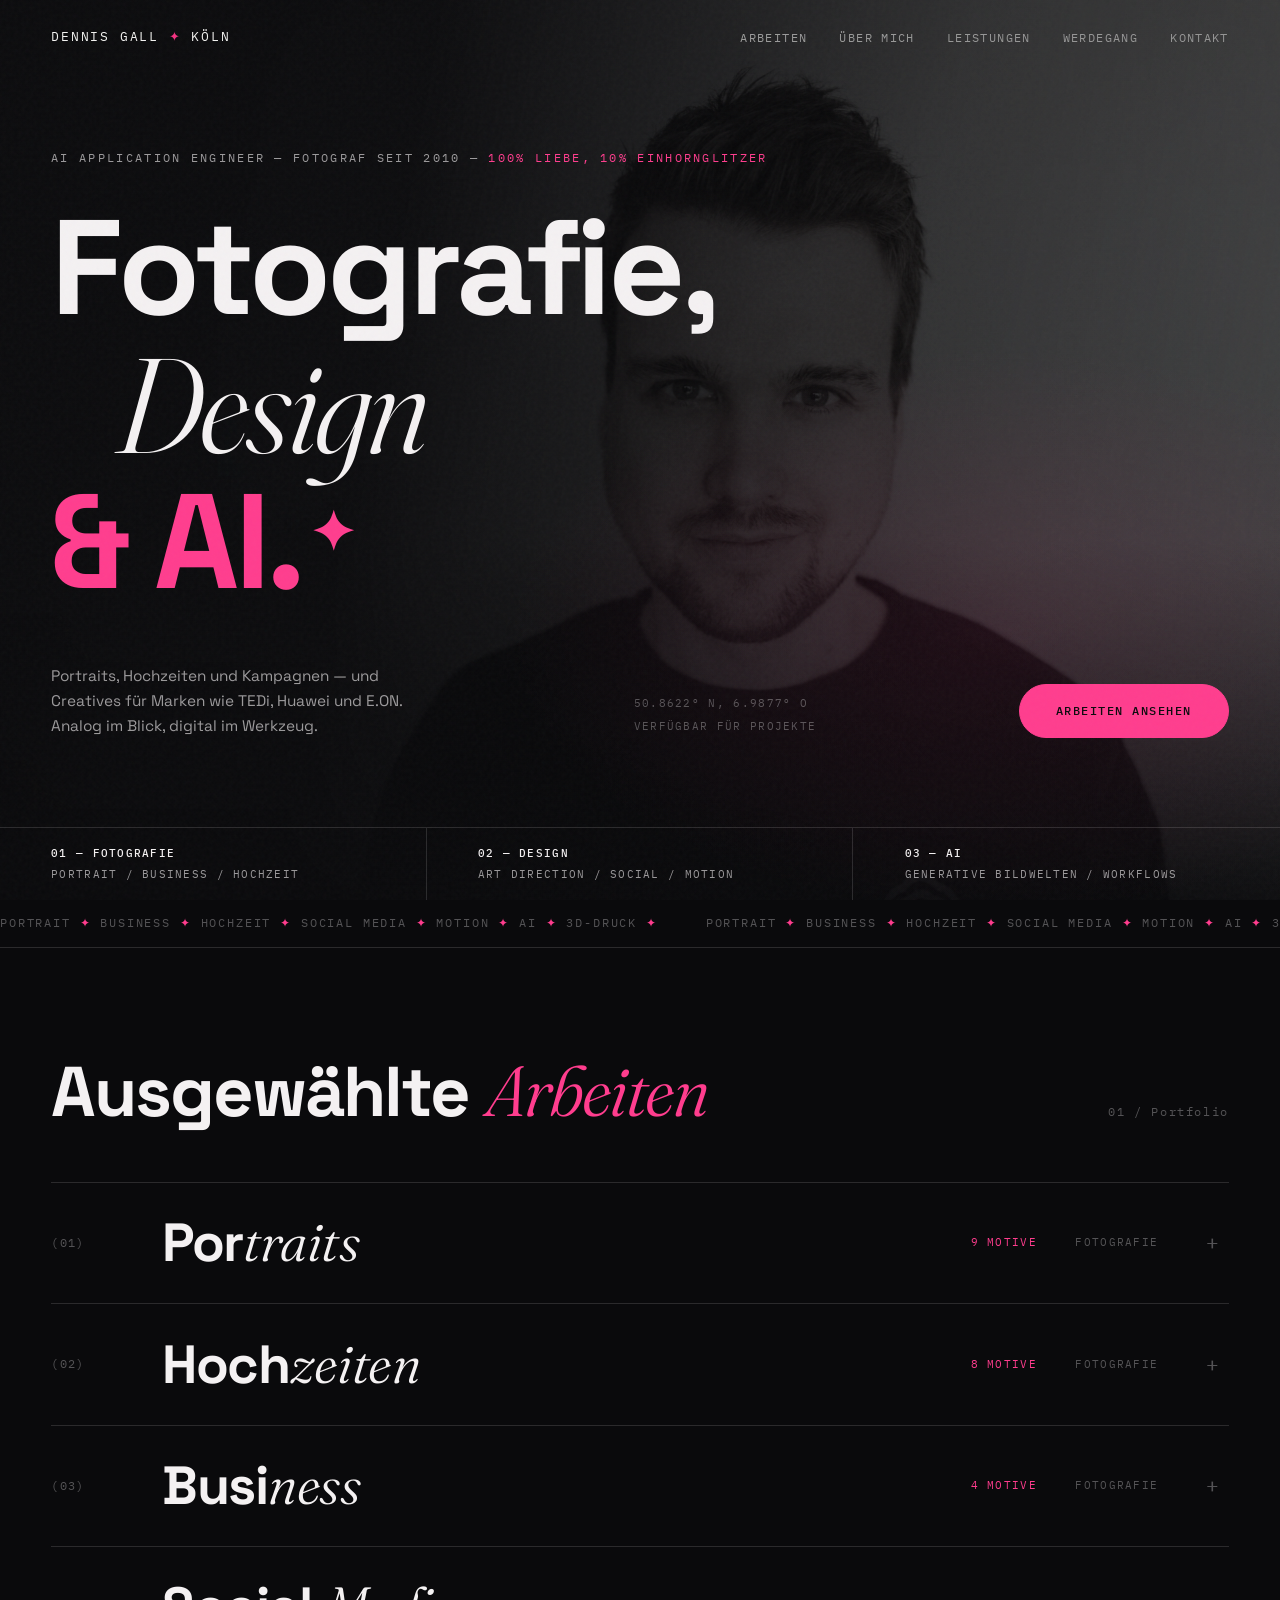
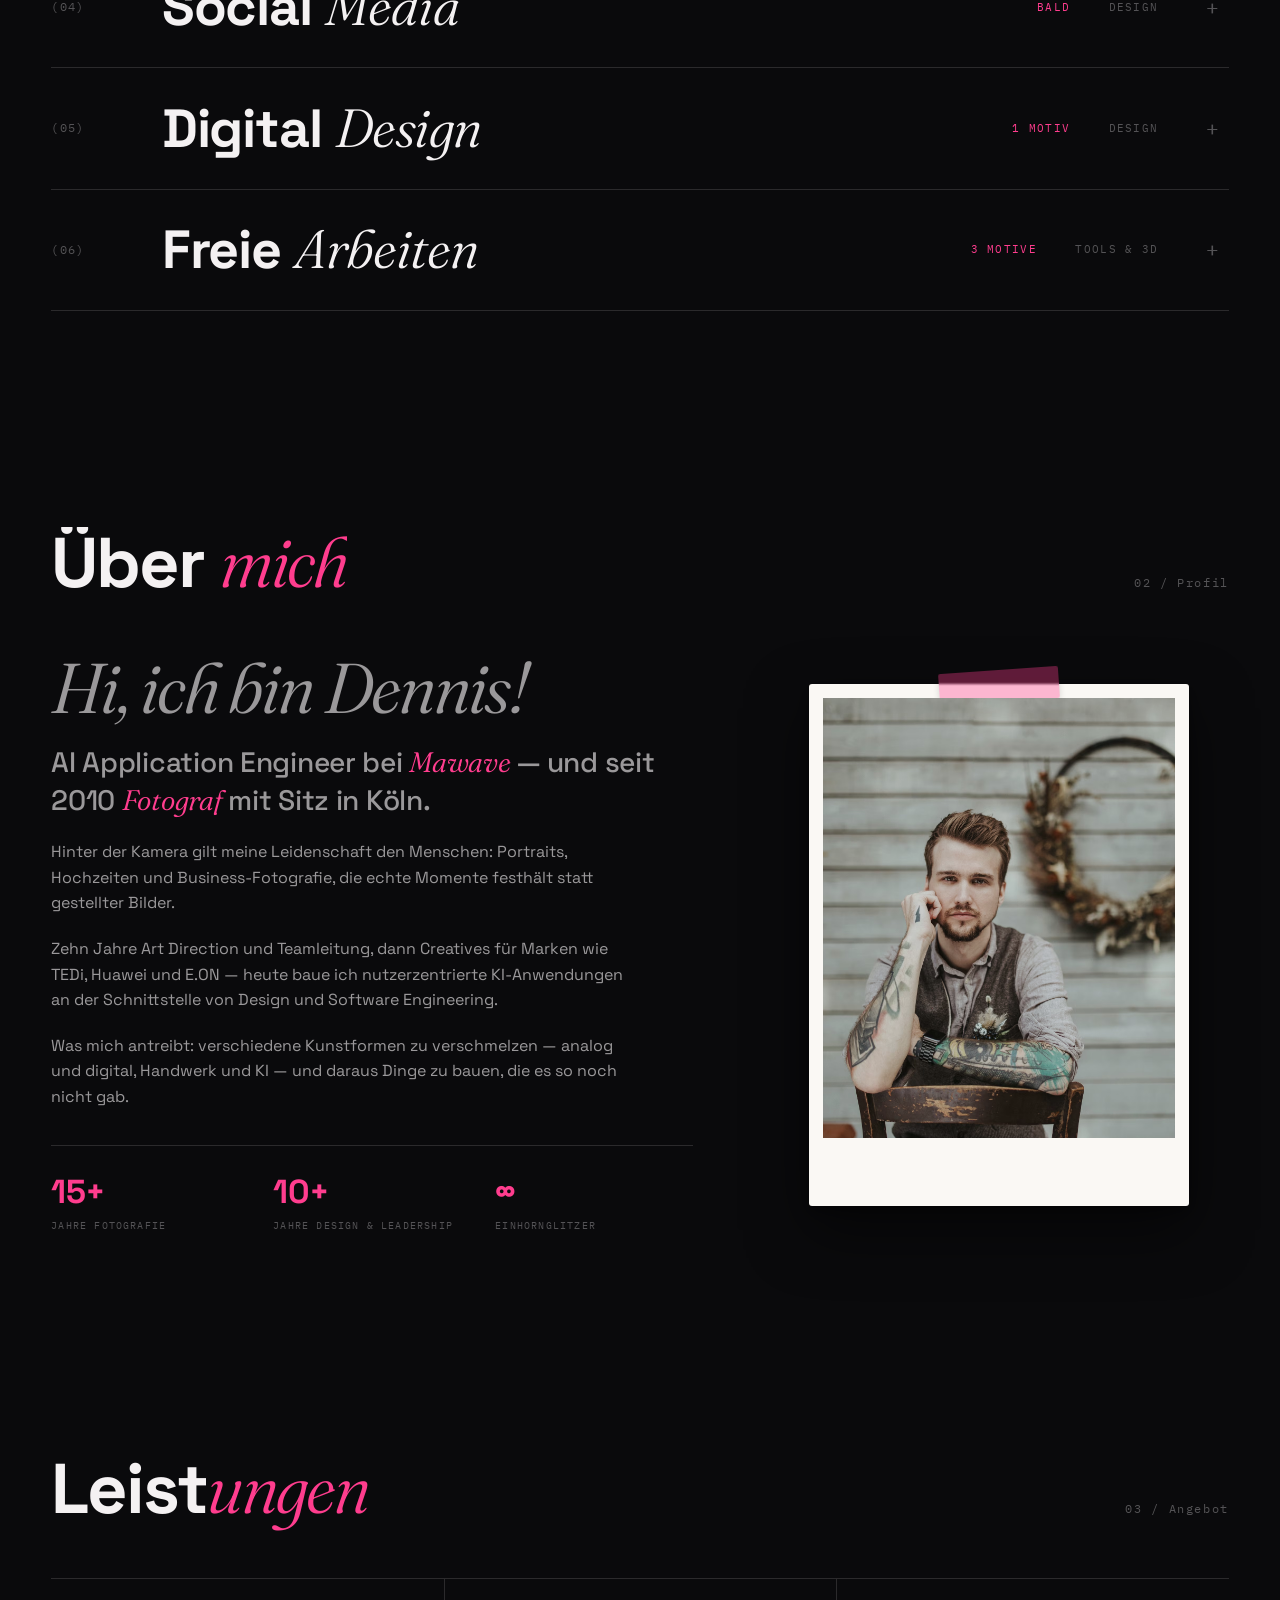
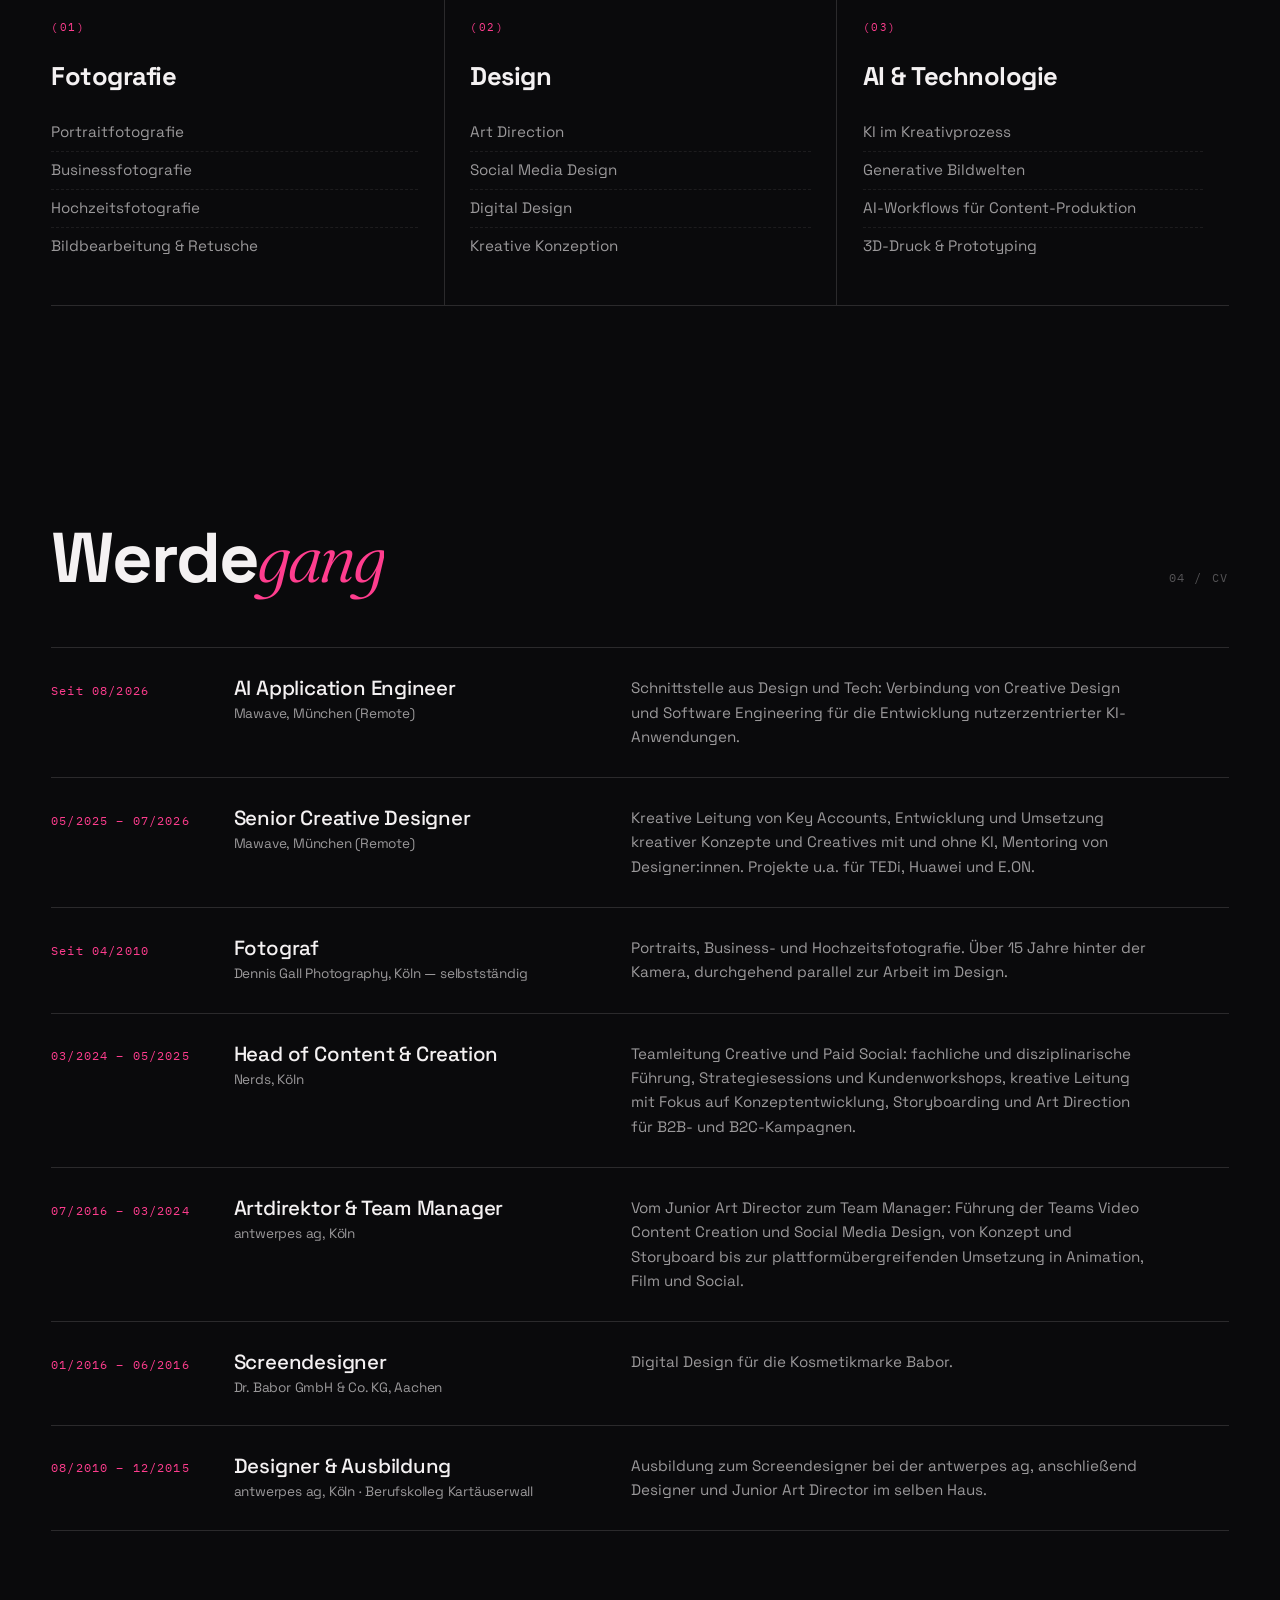
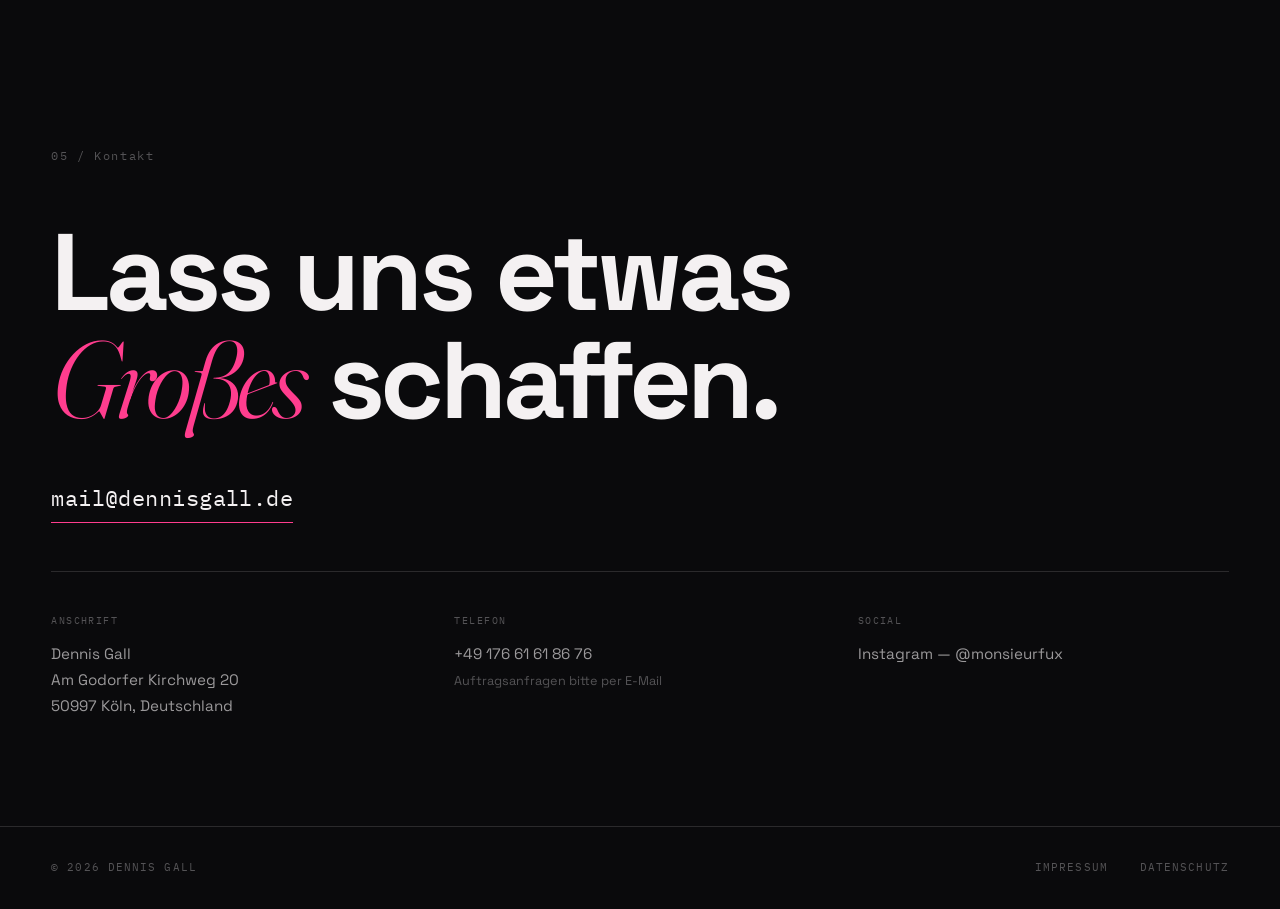
==== commit 529634bf: "Ueber mich: chronologisch statt rueckwaerts "Davor:" klang telegrafisch. Statt es zu ersetzen jetzt " ====
--- a/index.html
+++ b/index.html
@@ -280,7 +280,7 @@
           <p class="about__greeting">Hi, ich bin Dennis!</p>
           <p class="about__lead">AI Application Engineer bei <em>Mawave</em> — und seit 2010 <em>Fotograf</em> mit Sitz in Köln.</p>
           <p>Hinter der Kamera gilt meine Leidenschaft den Menschen: Portraits, Hochzeiten und Business-Fotografie, die echte Momente festhält statt gestellter Bilder.</p>
-          <p>Bei Mawave baue ich nutzerzentrierte KI-Anwendungen — an der Schnittstelle von Design und Software Engineering. Davor: Creatives für TEDi, Huawei und E.ON, und über zehn Jahre Art Direction und Teamleitung.</p>
+          <p>Zehn Jahre Art Direction und Teamleitung, dann Creatives für Marken wie TEDi, Huawei und E.ON — heute baue ich nutzerzentrierte KI-Anwendungen an der Schnittstelle von Design und Software Engineering.</p>
           <p>Was mich antreibt: verschiedene Kunstformen zu verschmelzen — analog und digital, Handwerk und KI — und daraus Dinge zu bauen, die es so noch nicht gab.</p>
 
           <div class="about__facts">
